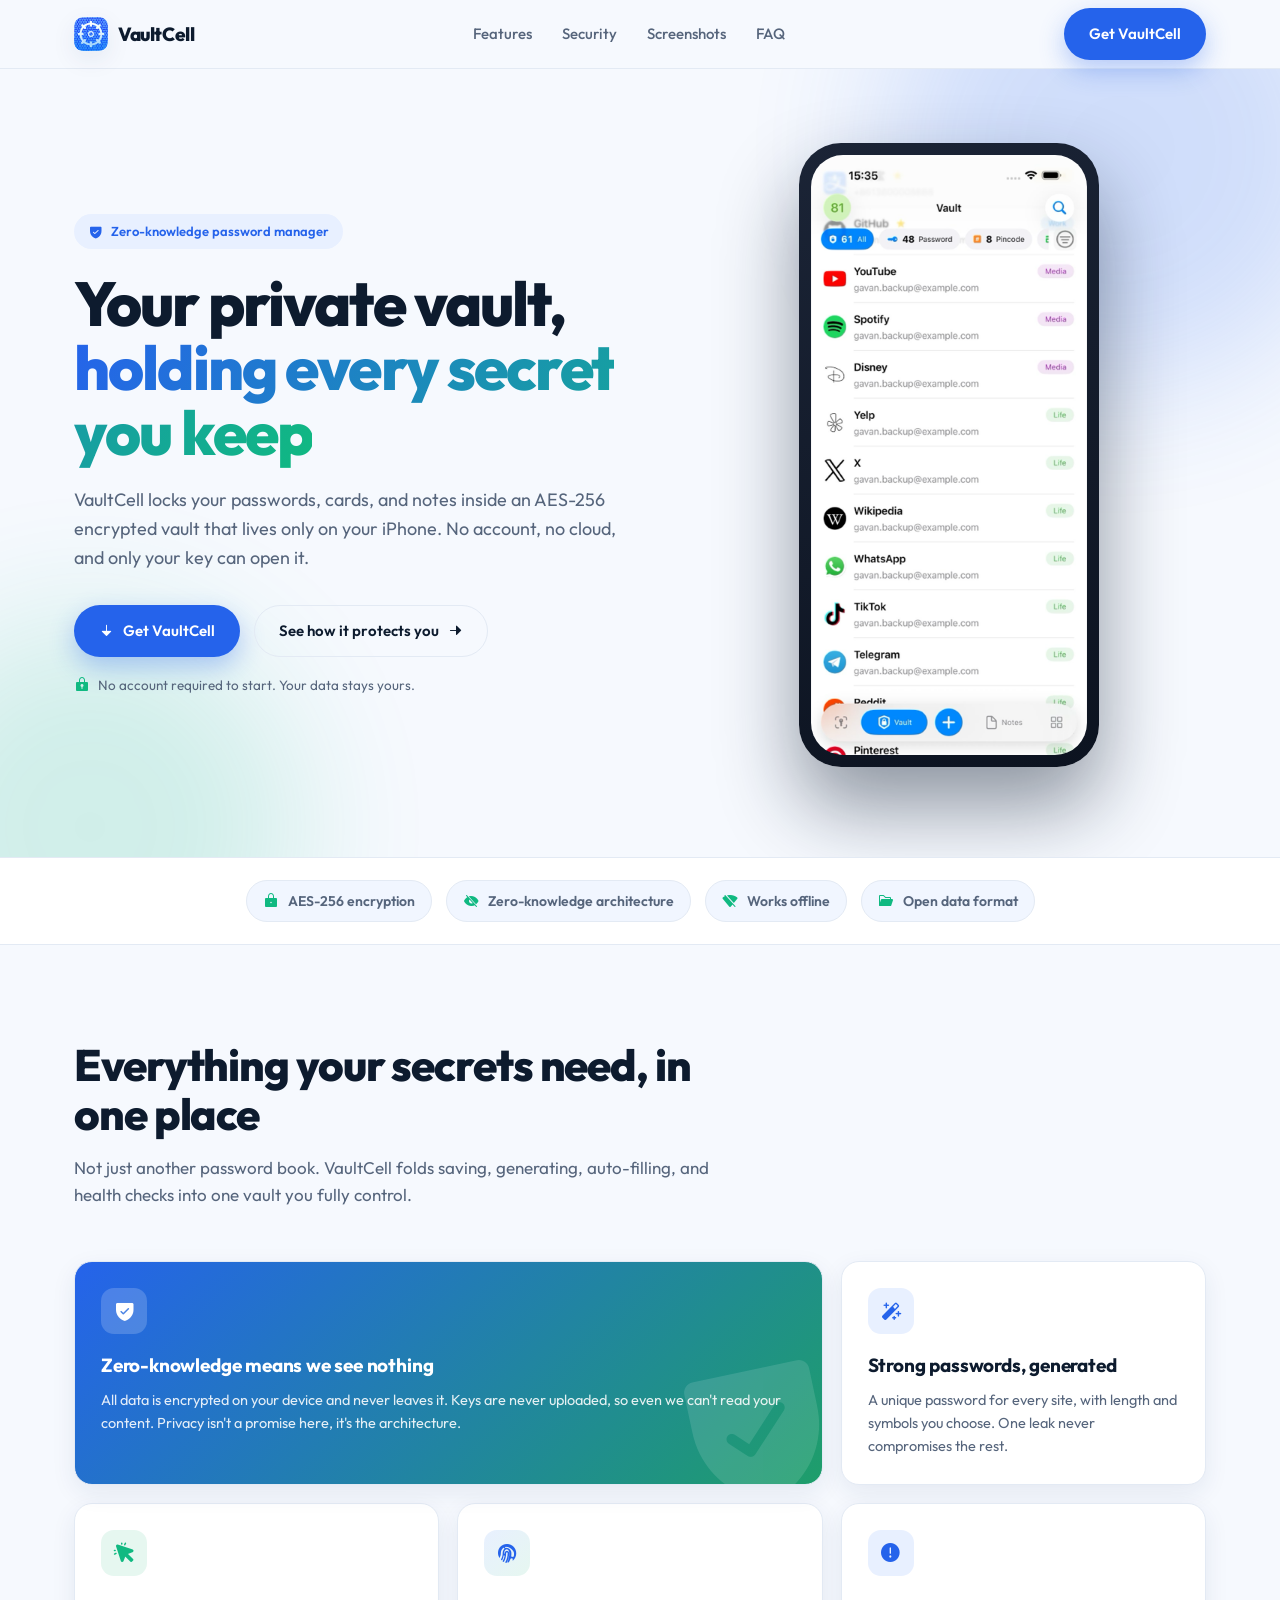
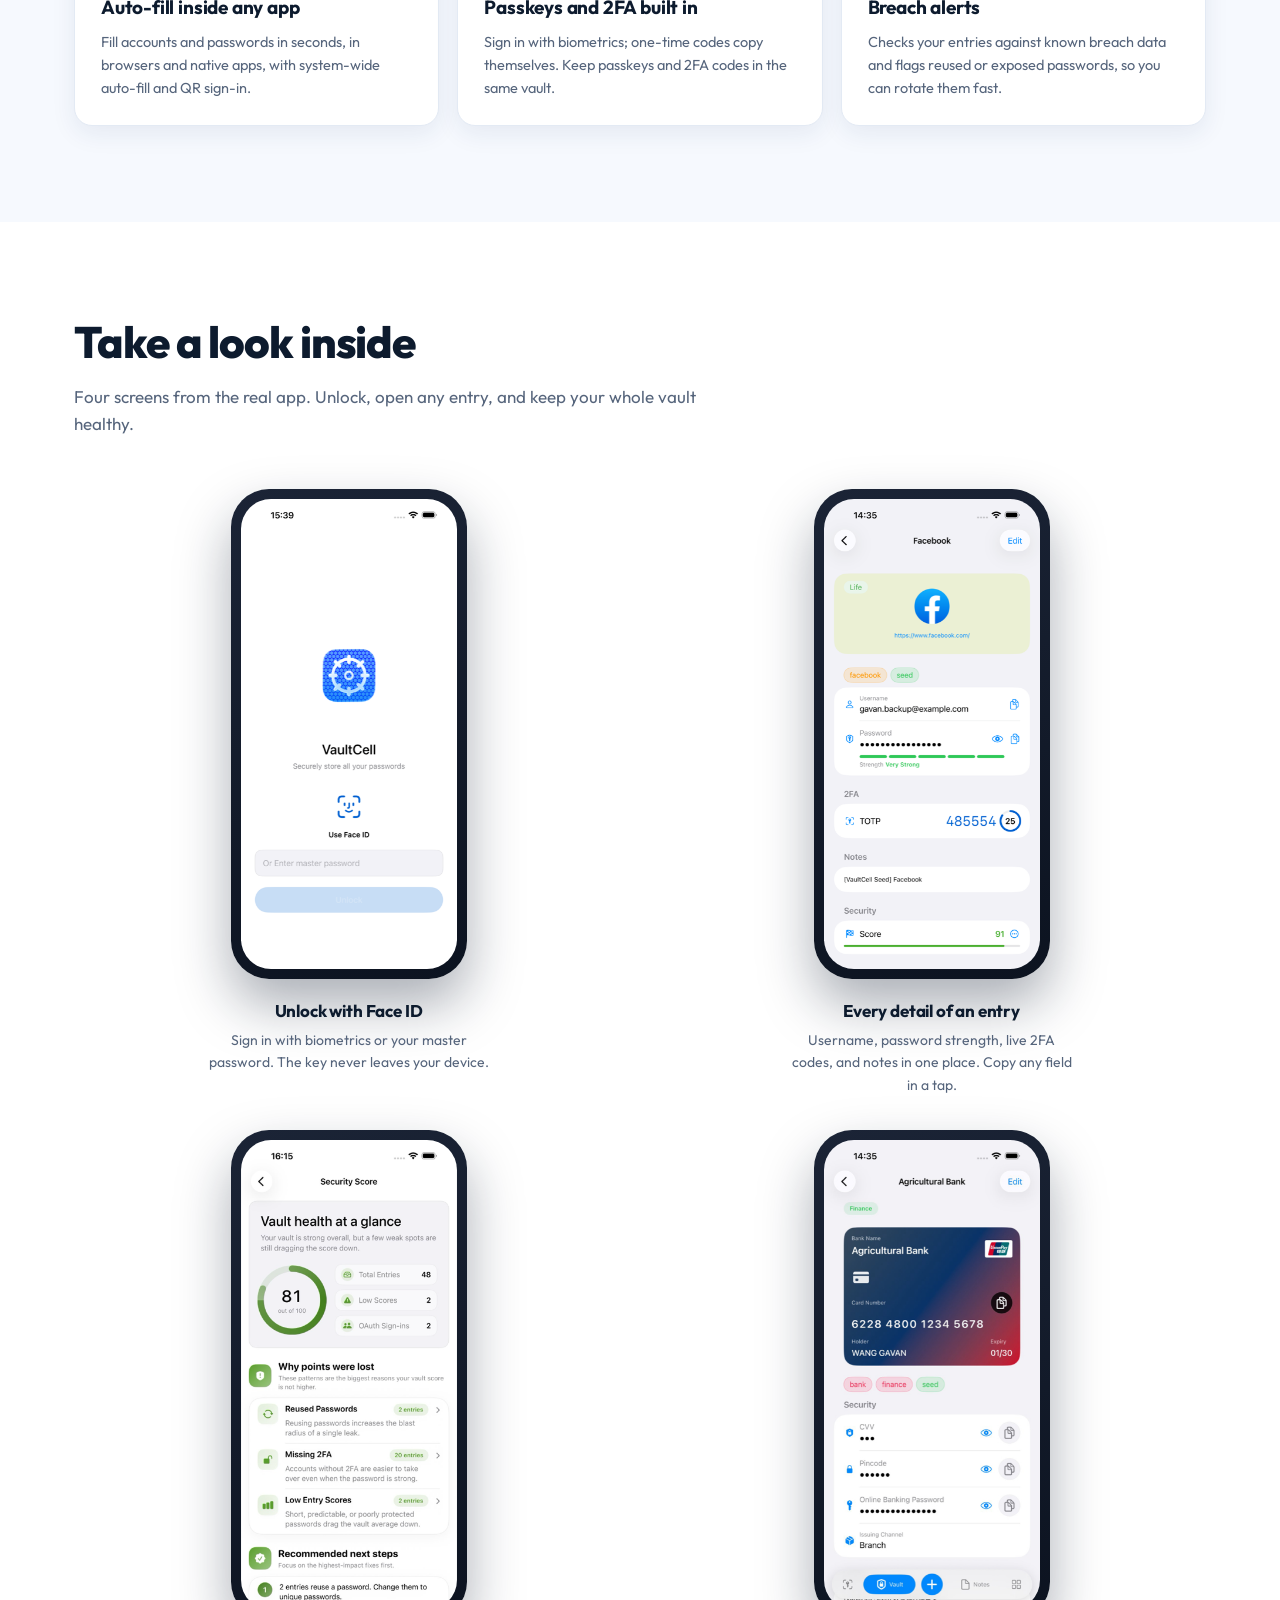
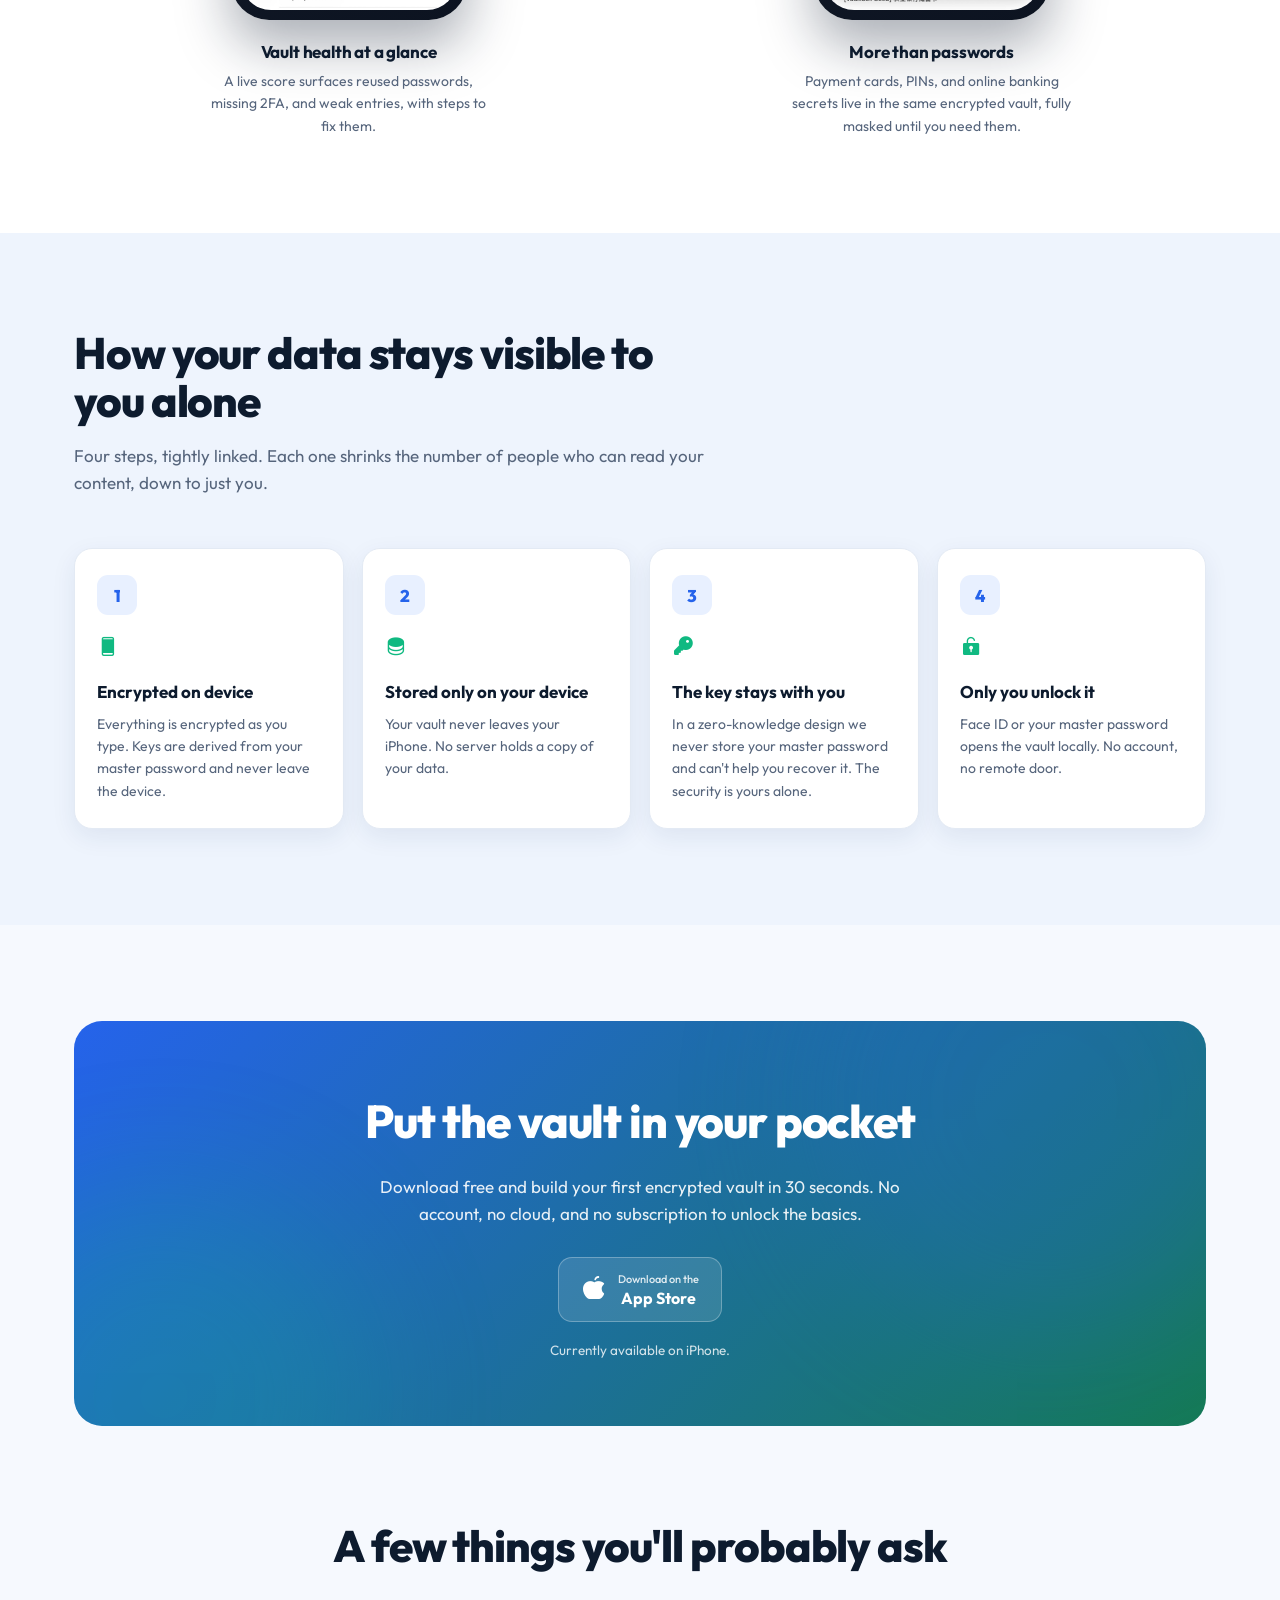
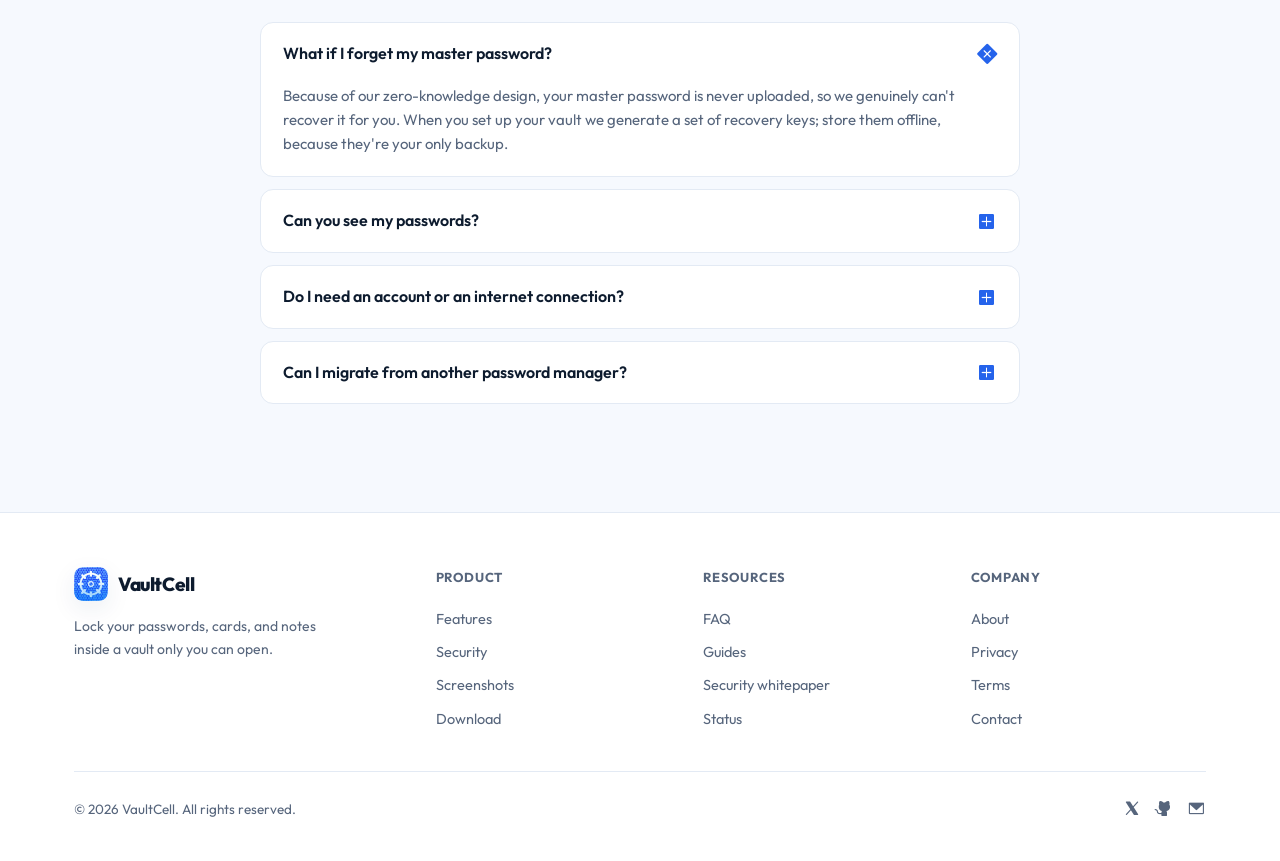
==== index.html @ 5138ec4f "Rebuild VaultCell landing page with real app screenshots and local icons" ====
<!DOCTYPE html>
<html lang="en">
<head>
<meta charset="UTF-8" />
<meta name="viewport" content="width=device-width, initial-scale=1.0" />
<title>VaultCell · The encrypted vault for everything you keep</title>
<meta name="description" content="VaultCell keeps your passwords, cards, and notes in an AES-256 encrypted vault that lives only on your iPhone. Offline, zero-knowledge, and only you hold the key." />
<link rel="preconnect" href="https://fonts.googleapis.com" />
<link rel="preconnect" href="https://fonts.gstatic.com" crossorigin />
<link href="https://fonts.googleapis.com/css2?family=Outfit:wght@400;500;600;700;800&display=swap" rel="stylesheet" />
<link rel="stylesheet" href="assets/icons.css" />
<link rel="icon" type="image/png" href="assets/logo.png" />
<script>document.documentElement.classList.add('js');</script>
<style>
  :root{
    --bg:#f6f9fe; --bg-2:#eef4fd; --surface:#ffffff; --surface-2:#f1f6ff;
    --border:#e3eaf4; --text:#0d1b2e; --text-muted:#56657c;
    --brand:#2563eb; --brand-strong:#1d4ed8; --brand-soft:#e8f0ff;
    --sec:#10b981; --sec-soft:#e6f7f0;
    --r:18px; --r-sm:13px; --r-pill:999px;
    --shadow:0 18px 50px rgba(20,50,100,.12);
    --shadow-sm:0 8px 24px rgba(20,50,100,.08);
    --maxw:1180px;
  }
  @media (prefers-color-scheme: dark){
    :root{
      --bg:#0a1220; --bg-2:#0d1828; --surface:#111d30; --surface-2:#15233a;
      --border:#213349; --text:#eaf1fb; --text-muted:#9fb0c7;
      --brand:#4d8bff; --brand-strong:#6ea2ff; --brand-soft:#16243d;
      --sec:#34d399; --sec-soft:#0f2c24;
      --shadow:0 22px 60px rgba(0,0,0,.5);
      --shadow-sm:0 8px 24px rgba(0,0,0,.4);
    }
  }
  *{box-sizing:border-box;margin:0;padding:0}
  html{scroll-behavior:smooth}
  body{
    font-family:'Outfit',-apple-system,BlinkMacSystemFont,'Segoe UI',sans-serif;
    background:var(--bg); color:var(--text); line-height:1.6;
    -webkit-font-smoothing:antialiased; overflow-x:hidden;
  }
  a{color:inherit;text-decoration:none}
  .wrap{max-width:var(--maxw);margin:0 auto;padding:0 24px}
  .btn{
    display:inline-flex;align-items:center;gap:9px;font-weight:600;font-size:15px;
    padding:13px 24px;border-radius:var(--r-pill);border:1px solid transparent;
    cursor:pointer;transition:transform .18s ease, box-shadow .25s ease, background .2s ease;
  }
  .btn-primary{background:var(--brand);color:#fff;box-shadow:0 10px 26px rgba(37,99,235,.32)}
  .btn-primary:hover{background:var(--brand-strong);box-shadow:0 14px 32px rgba(37,99,235,.42)}
  .btn-primary:active{transform:translateY(1px) scale(.99)}
  .btn-ghost{background:transparent;color:var(--text);border-color:var(--border)}
  .btn-ghost:hover{border-color:var(--brand);color:var(--brand)}
  .btn-ghost:active{transform:translateY(1px) scale(.99)}

  /* ---------- NAV ---------- */
  header.nav{position:sticky;top:0;z-index:50;backdrop-filter:saturate(180%) blur(14px);
    background:color-mix(in srgb, var(--bg) 78%, transparent);
    border-bottom:1px solid var(--border)}
  .nav-inner{display:flex;align-items:center;justify-content:space-between;height:68px}
  .brand{display:flex;align-items:center;gap:10px;font-weight:800;font-size:19px;letter-spacing:-.02em}
  .logo-mark{width:34px;height:34px;border-radius:23%;object-fit:cover;display:block;box-shadow:var(--shadow-sm)}
  .nav-links{display:flex;gap:30px;font-size:15px;font-weight:500;color:var(--text-muted)}
  .nav-links a{transition:color .2s}
  .nav-links a:hover{color:var(--brand)}
  .nav-cta{display:flex;align-items:center;gap:14px}

  /* ---------- HERO ---------- */
  .hero{position:relative;padding:74px 0 90px;overflow:hidden}
  .hero-bg{position:absolute;inset:0;z-index:0;pointer-events:none}
  .blob{position:absolute;border-radius:50%;filter:blur(70px);opacity:.5}
  .blob.b1{width:480px;height:480px;background:var(--brand);top:-160px;right:-80px;opacity:.18}
  .blob.b2{width:420px;height:420px;background:var(--sec);bottom:-180px;left:-120px;opacity:.16}
  .hero-grid{position:relative;z-index:1;display:grid;grid-template-columns:1.05fr .95fr;gap:48px;align-items:center}
  .eyebrow{display:inline-flex;align-items:center;gap:8px;font-size:13px;font-weight:600;
    color:var(--brand);background:var(--brand-soft);padding:7px 14px;border-radius:var(--r-pill);margin-bottom:22px}
  .eyebrow i{font-size:15px}
  h1{font-size:clamp(38px,5vw,62px);line-height:1.04;font-weight:800;letter-spacing:-.03em;margin-bottom:22px}
  h1 .grad{background:linear-gradient(120deg,var(--brand),var(--sec));-webkit-background-clip:text;background-clip:text;color:transparent}
  .hero p.lead{font-size:18px;color:var(--text-muted);max-width:48ch;margin-bottom:32px}
  .hero-cta{display:flex;gap:14px;flex-wrap:wrap;align-items:center}
  .hero-note{margin-top:18px;font-size:13.5px;color:var(--text-muted);display:flex;align-items:center;gap:8px}
  .hero-note i{color:var(--sec);font-size:16px}

  /* ---------- PHONE FRAME (real App screenshots) ---------- */
  .phone-stage{display:flex;justify-content:center;perspective:1400px}
  .phone{width:300px;border-radius:42px;padding:12px;background:linear-gradient(160deg,#1b2436,#0c1320);
    box-shadow:0 40px 80px rgba(13,27,46,.45);animation:float 6s ease-in-out infinite}
  @media (prefers-reduced-motion: no-preference){@keyframes float{0%,100%{transform:translateY(0)}50%{transform:translateY(-14px)}}}
  .phone-shot{width:100%;display:block;border-radius:32px}

  /* ---------- SHOWCASE GALLERY ---------- */
  .showcase{background:var(--surface)}
  .shot-grid{display:grid;grid-template-columns:repeat(2,1fr);gap:34px;justify-items:center}
  .shot-card{display:flex;flex-direction:column;align-items:center;gap:18px;max-width:280px}
  .shot{width:236px;background:linear-gradient(160deg,#1b2436,#0c1320);border-radius:38px;padding:10px;
    box-shadow:0 26px 54px rgba(13,27,46,.35)}
  .shot img{width:100%;display:block;border-radius:30px}
  .shot-cap{text-align:center}
  .shot-cap h3{font-size:17px;font-weight:700;margin-bottom:5px;letter-spacing:-.01em}
  .shot-cap p{font-size:14px;color:var(--text-muted)}
  @media (max-width:860px){.shot-grid{grid-template-columns:1fr;gap:46px}}

  /* ---------- TRUST STRIP ---------- */
  .strip{border-top:1px solid var(--border);border-bottom:1px solid var(--border);background:var(--surface)}
  .strip-inner{display:flex;flex-wrap:wrap;gap:14px;justify-content:center;padding:22px 0}
  .chip{display:inline-flex;align-items:center;gap:9px;font-size:14px;font-weight:600;color:var(--text-muted);
    background:var(--surface-2);border:1px solid var(--border);padding:9px 16px;border-radius:var(--r-pill)}
  .chip i{color:var(--sec);font-size:16px}

  /* ---------- SECTION SHELL ---------- */
  section.block{padding:96px 0}
  .sec-head{max-width:640px;margin-bottom:52px}
  .sec-head h2{font-size:clamp(30px,3.6vw,44px);line-height:1.1;font-weight:800;letter-spacing:-.025em;margin-bottom:16px}
  .sec-head p{font-size:17px;color:var(--text-muted)}

  /* ---------- BENTO ---------- */
  .bento{display:grid;grid-template-columns:repeat(6,1fr);gap:18px}
  .bcell{border:1px solid var(--border);background:var(--surface);border-radius:var(--r);padding:26px;
    box-shadow:var(--shadow-sm);transition:transform .25s ease, box-shadow .25s ease}
  .bcell:hover{transform:translateY(-4px);box-shadow:var(--shadow)}
  .bcell .bic{width:46px;height:46px;border-radius:13px;display:grid;place-items:center;margin-bottom:16px;font-size:23px}
  .bcell h3{font-size:19px;font-weight:700;margin-bottom:8px;letter-spacing:-.01em}
  .bcell p{font-size:14.5px;color:var(--text-muted)}
  .c-brand{background:var(--brand-soft);color:var(--brand)}
  .c-sec{background:var(--sec-soft);color:var(--sec)}
  .c-mix{background:linear-gradient(135deg,var(--brand-soft),var(--sec-soft));color:var(--brand)}
  .span2{grid-column:span 2}
  .feature-hero{background:linear-gradient(135deg,var(--brand),#1e9e6a);color:#fff;grid-column:span 4;position:relative;overflow:hidden}
  .feature-hero .bic{background:rgba(255,255,255,.18);color:#fff}
  .feature-hero h3{color:#fff}
  .feature-hero p{color:rgba(255,255,255,.88)}
  .feature-hero .ghost-ic{position:absolute;right:-20px;bottom:-30px;font-size:170px;opacity:.12;transform:rotate(-12deg)}

  /* ---------- SECURITY FLOW ---------- */
  .sec-flow{background:var(--bg-2)}
  .flow{display:grid;grid-template-columns:repeat(4,1fr);gap:18px;position:relative}
  .flow-step{background:var(--surface);border:1px solid var(--border);border-radius:var(--r);padding:26px 22px;box-shadow:var(--shadow-sm)}
  .flow-step .num{width:40px;height:40px;border-radius:11px;background:var(--brand-soft);color:var(--brand);
    display:grid;place-items:center;font-weight:800;margin-bottom:16px;font-size:17px}
  .flow-step .fic{font-size:22px;color:var(--sec);margin-bottom:12px}
  .flow-step h3{font-size:17px;font-weight:700;margin-bottom:7px}
  .flow-step p{font-size:14px;color:var(--text-muted)}

  /* ---------- DOWNLOAD CTA ---------- */
  .cta-wrap{background:linear-gradient(135deg,var(--brand),#157a55);border-radius:28px;padding:64px 48px;text-align:center;color:#fff;position:relative;overflow:hidden}
  .cta-wrap .blob{opacity:.22}
  .cta-wrap h2{font-size:clamp(30px,4vw,46px);font-weight:800;letter-spacing:-.025em;margin-bottom:14px;position:relative}
  .cta-wrap p{font-size:17px;color:rgba(255,255,255,.9);max-width:50ch;margin:0 auto 30px;position:relative}
  .stores{display:flex;gap:14px;justify-content:center;flex-wrap:wrap;position:relative}
  .store{display:inline-flex;align-items:center;gap:11px;background:rgba(255,255,255,.12);border:1px solid rgba(255,255,255,.28);
    color:#fff;padding:13px 22px;border-radius:14px;transition:background .2s, transform .18s}
  .store:hover{background:rgba(255,255,255,.22)}
  .store:active{transform:translateY(1px) scale(.99)}
  .store i{font-size:26px}
  .store .st{min-width:0}
  .store .st small{display:block;font-size:11px;opacity:.85;font-weight:500}
  .store .st b{display:block;font-size:16px;font-weight:700;line-height:1.2}
  .cta-sub{margin-top:18px;font-size:13.5px;color:rgba(255,255,255,.8);position:relative}

  /* ---------- FAQ ---------- */
  .faq{max-width:760px;margin:0 auto}
  .faq details{border:1px solid var(--border);border-radius:var(--r-sm);background:var(--surface);margin-bottom:12px;overflow:hidden}
  .faq summary{list-style:none;cursor:pointer;padding:18px 22px;font-weight:600;font-size:16px;display:flex;justify-content:space-between;align-items:center;gap:16px}
  .faq summary::-webkit-details-marker{display:none}
  .faq summary i{color:var(--brand);transition:transform .25s;font-size:20px;flex-shrink:0}
  .faq details[open] summary i{transform:rotate(45deg)}
  .faq .ans{padding:0 22px 20px;color:var(--text-muted);font-size:15px}

  /* ---------- FOOTER ---------- */
  footer{border-top:1px solid var(--border);background:var(--surface);padding:54px 0 36px}
  .foot-grid{display:grid;grid-template-columns:1.4fr 1fr 1fr 1fr;gap:32px;margin-bottom:36px}
  .foot-brand p{font-size:14px;color:var(--text-muted);max-width:30ch;margin-top:14px}
  .foot-col h4{font-size:13px;font-weight:700;text-transform:uppercase;letter-spacing:.06em;color:var(--text-muted);margin-bottom:14px}
  .foot-col a{display:block;font-size:14.5px;color:var(--text-muted);padding:5px 0;transition:color .2s}
  .foot-col a:hover{color:var(--brand)}
  .foot-bottom{display:flex;justify-content:space-between;align-items:center;padding-top:24px;border-top:1px solid var(--border);
    font-size:13.5px;color:var(--text-muted);flex-wrap:wrap;gap:12px}
  .foot-bottom .soc{display:flex;gap:14px}
  .foot-bottom .soc a{font-size:18px;color:var(--text-muted)}
  .foot-bottom .soc a:hover{color:var(--brand)}

  /* ---------- REVEAL ---------- */
  .js .reveal{opacity:0;transform:translateY(26px);transition:opacity .7s cubic-bezier(.16,1,.3,1), transform .7s cubic-bezier(.16,1,.3,1)}
  .js .reveal.in{opacity:1;transform:none}
  @media (prefers-reduced-motion: reduce){
    .js .reveal{opacity:1;transform:none;transition:none}
    .phone{animation:none}
  }

  /* ---------- RESPONSIVE ---------- */
  @media (max-width:920px){
    .hero-grid{grid-template-columns:1fr;gap:54px}
    .phone-stage{order:2}
    .bento{grid-template-columns:repeat(2,1fr)}
    .span2,.feature-hero{grid-column:span 2}
    .flow{grid-template-columns:repeat(2,1fr)}
    .foot-grid{grid-template-columns:1fr 1fr}
    .nav-links{display:none}
  }
  @media (max-width:560px){
    .bento{grid-template-columns:1fr}
    .span2,.feature-hero{grid-column:span 1}
    .flow{grid-template-columns:1fr}
    .foot-grid{grid-template-columns:1fr 1fr}
    section.block{padding:64px 0}
    .cta-wrap{padding:44px 22px}
  }
</style>
</head>
<body>

<!-- NAV -->
<header class="nav">
  <div class="wrap nav-inner">
    <a class="brand" href="#top">
      <img class="logo-mark" src="assets/logo.png" alt="VaultCell icon" width="34" height="34" />
      VaultCell
    </a>
    <nav class="nav-links">
      <a href="#features">Features</a>
      <a href="#security">Security</a>
      <a href="#showcase">Screenshots</a>
      <a href="#faq">FAQ</a>
    </nav>
    <div class="nav-cta">
      <a class="btn btn-primary" href="#download">Get VaultCell</a>
    </div>
  </div>
</header>

<!-- HERO -->
<section class="hero" id="top">
  <div class="hero-bg"><span class="blob b1"></span><span class="blob b2"></span></div>
  <div class="wrap hero-grid">
    <div class="hero-copy reveal">
      <span class="eyebrow"><i class="ph-fill ph-shield-check"></i> Zero-knowledge password manager</span>
      <h1>Your private vault,<br><span class="grad">holding every secret you keep</span></h1>
      <p class="lead">VaultCell locks your passwords, cards, and notes inside an AES-256 encrypted vault that lives only on your iPhone. No account, no cloud, and only your key can open it.</p>
      <div class="hero-cta">
        <a class="btn btn-primary" href="#download"><i class="ph-fill ph-arrow-down"></i> Get VaultCell</a>
        <a class="btn btn-ghost" href="#security">See how it protects you <i class="ph-fill ph-arrow-right"></i></a>
      </div>
      <div class="hero-note"><i class="ph-fill ph-lock-key"></i> No account required to start. Your data stays yours.</div>
    </div>

    <!-- real App screenshot inside a phone frame -->
    <div class="phone-stage reveal">
      <div class="phone">
        <img class="phone-shot" src="assets/shot-vault.png" alt="VaultCell vault list showing saved logins" />
      </div>
    </div>
  </div>
</section>

<!-- TRUST STRIP -->
<div class="strip">
  <div class="wrap strip-inner reveal">
    <span class="chip"><i class="ph-fill ph-lock"></i> AES-256 encryption</span>
    <span class="chip"><i class="ph-fill ph-eye-slash"></i> Zero-knowledge architecture</span>
    <span class="chip"><i class="ph-fill ph-wifi-slash"></i> Works offline</span>
    <span class="chip"><i class="ph-fill ph-folder-open"></i> Open data format</span>
  </div>
</div>

<!-- FEATURES BENTO -->
<section class="block" id="features">
  <div class="wrap">
    <div class="sec-head reveal">
      <h2>Everything your secrets need, in one place</h2>
      <p>Not just another password book. VaultCell folds saving, generating, auto-filling, and health checks into one vault you fully control.</p>
    </div>
    <div class="bento">
      <div class="bcell feature-hero reveal">
        <span class="bic"><i class="ph-fill ph-shield-check"></i></span>
        <h3>Zero-knowledge means we see nothing</h3>
        <p>All data is encrypted on your device and never leaves it. Keys are never uploaded, so even we can't read your content. Privacy isn't a promise here, it's the architecture.</p>
        <i class="ph-fill ph-shield-check ghost-ic"></i>
      </div>
      <div class="bcell span2 reveal">
        <span class="bic c-brand"><i class="ph-fill ph-magic-wand"></i></span>
        <h3>Strong passwords, generated</h3>
        <p>A unique password for every site, with length and symbols you choose. One leak never compromises the rest.</p>
      </div>

      <div class="bcell span2 reveal">
        <span class="bic c-sec"><i class="ph-fill ph-cursor-click"></i></span>
        <h3>Auto-fill inside any app</h3>
        <p>Fill accounts and passwords in seconds, in browsers and native apps, with system-wide auto-fill and QR sign-in.</p>
      </div>
      <div class="bcell span2 reveal">
        <span class="bic c-mix"><i class="ph-fill ph-fingerprint"></i></span>
        <h3>Passkeys and 2FA built in</h3>
        <p>Sign in with biometrics; one-time codes copy themselves. Keep passkeys and 2FA codes in the same vault.</p>
      </div>
      <div class="bcell span2 reveal">
        <span class="bic c-brand"><i class="ph-fill ph-warning-circle"></i></span>
        <h3>Breach alerts</h3>
        <p>Checks your entries against known breach data and flags reused or exposed passwords, so you can rotate them fast.</p>
      </div>
    </div>
  </div>
</section>

<!-- SHOWCASE -->
<section class="block showcase" id="showcase">
  <div class="wrap">
    <div class="sec-head reveal">
      <h2>Take a look inside</h2>
      <p>Four screens from the real app. Unlock, open any entry, and keep your whole vault healthy.</p>
    </div>
    <div class="shot-grid">
      <div class="shot-card reveal">
        <div class="shot"><img src="assets/shot-unlock.png" alt="VaultCell unlock screen with Face ID" /></div>
        <div class="shot-cap">
          <h3>Unlock with Face ID</h3>
          <p>Sign in with biometrics or your master password. The key never leaves your device.</p>
        </div>
      </div>
      <div class="shot-card reveal">
        <div class="shot"><img src="assets/shot-detail-login.png" alt="VaultCell login entry detail with password strength and 2FA code" /></div>
        <div class="shot-cap">
          <h3>Every detail of an entry</h3>
          <p>Username, password strength, live 2FA codes, and notes in one place. Copy any field in a tap.</p>
        </div>
      </div>
      <div class="shot-card reveal">
        <div class="shot"><img src="assets/shot-security.png" alt="VaultCell security score dashboard" /></div>
        <div class="shot-cap">
          <h3>Vault health at a glance</h3>
          <p>A live score surfaces reused passwords, missing 2FA, and weak entries, with steps to fix them.</p>
        </div>
      </div>
      <div class="shot-card reveal">
        <div class="shot"><img src="assets/shot-detail-card.png" alt="VaultCell bank card entry with card number, CVV, and online banking passwords" /></div>
        <div class="shot-cap">
          <h3>More than passwords</h3>
          <p>Payment cards, PINs, and online banking secrets live in the same encrypted vault, fully masked until you need them.</p>
        </div>
      </div>
    </div>
  </div>
</section>

<!-- SECURITY FLOW -->
<section class="block sec-flow" id="security">
  <div class="wrap">
    <div class="sec-head reveal">
      <h2>How your data stays visible to you alone</h2>
      <p>Four steps, tightly linked. Each one shrinks the number of people who can read your content, down to just you.</p>
    </div>
    <div class="flow">
      <div class="flow-step reveal">
        <span class="num">1</span>
        <div class="fic"><i class="ph-fill ph-device-mobile"></i></div>
        <h3>Encrypted on device</h3>
        <p>Everything is encrypted as you type. Keys are derived from your master password and never leave the device.</p>
      </div>
      <div class="flow-step reveal">
        <span class="num">2</span>
        <div class="fic"><i class="ph-fill ph-database"></i></div>
        <h3>Stored only on your device</h3>
        <p>Your vault never leaves your iPhone. No server holds a copy of your data.</p>
      </div>
      <div class="flow-step reveal">
        <span class="num">3</span>
        <div class="fic"><i class="ph-fill ph-key"></i></div>
        <h3>The key stays with you</h3>
        <p>In a zero-knowledge design we never store your master password and can't help you recover it. The security is yours alone.</p>
      </div>
      <div class="flow-step reveal">
        <span class="num">4</span>
        <div class="fic"><i class="ph-fill ph-lock-key-open"></i></div>
        <h3>Only you unlock it</h3>
        <p>Face ID or your master password opens the vault locally. No account, no remote door.</p>
      </div>
    </div>
  </div>
</section>

<!-- DOWNLOAD CTA -->
<section class="block" id="download">
  <div class="wrap">
    <div class="cta-wrap reveal">
      <span class="blob b1"></span><span class="blob b2"></span>
      <h2>Put the vault in your pocket</h2>
      <p>Download free and build your first encrypted vault in 30 seconds. No account, no cloud, and no subscription to unlock the basics.</p>
      <div class="stores">
        <a class="store" href="#"><i class="ph-fill ph-apple-logo"></i><span class="st"><small>Download on the</small><b>App Store</b></span></a>
      </div>
      <div class="cta-sub">Currently available on iPhone.</div>
    </div>
  </div>
</section>

<!-- FAQ -->
<section class="block" id="faq" style="padding-top:0">
  <div class="wrap">
    <div class="sec-head reveal" style="margin-left:auto;margin-right:auto;text-align:center">
      <h2>A few things you'll probably ask</h2>
    </div>
    <div class="faq">
      <details class="reveal" open>
        <summary>What if I forget my master password?<i class="ph-fill ph-plus"></i></summary>
        <div class="ans">Because of our zero-knowledge design, your master password is never uploaded, so we genuinely can't recover it for you. When you set up your vault we generate a set of recovery keys; store them offline, because they're your only backup.</div>
      </details>
      <details class="reveal">
        <summary>Can you see my passwords?<i class="ph-fill ph-plus"></i></summary>
        <div class="ans">No. Data is encrypted on your device before it is written to disk, and the decryption key lives only in your device and your master password. Nothing is uploaded, and no server ever holds a copy.</div>
      </details>
      <details class="reveal">
        <summary>Do I need an account or an internet connection?<i class="ph-fill ph-plus"></i></summary>
        <div class="ans">No. VaultCell works fully offline on your device. There is no sign-up, no cloud account, and no subscription needed to unlock the core features.</div>
      </details>
      <details class="reveal">
        <summary>Can I migrate from another password manager?<i class="ph-fill ph-plus"></i></summary>
        <div class="ans">Absolutely. VaultCell imports export files from major managers and also pulls entries in through an open CSV format, encrypting everything locally as it lands.</div>
      </details>
    </div>
  </div>
</section>

<!-- FOOTER -->
<footer>
  <div class="wrap">
    <div class="foot-grid">
      <div class="foot-brand">
        <a class="brand" href="#top">
          <img class="logo-mark" src="assets/logo.png" alt="VaultCell icon" width="34" height="34" />
          VaultCell
        </a>
        <p>Lock your passwords, cards, and notes inside a vault only you can open.</p>
      </div>
      <div class="foot-col">
        <h4>Product</h4>
        <a href="#features">Features</a>
        <a href="#security">Security</a>
        <a href="#showcase">Screenshots</a>
        <a href="#download">Download</a>
      </div>
      <div class="foot-col">
        <h4>Resources</h4>
        <a href="#faq">FAQ</a>
        <a href="#">Guides</a>
        <a href="#">Security whitepaper</a>
        <a href="#">Status</a>
      </div>
      <div class="foot-col">
        <h4>Company</h4>
        <a href="#">About</a>
        <a href="privacy.html">Privacy</a>
        <a href="terms.html">Terms</a>
        <a href="#">Contact</a>
      </div>
    </div>
    <div class="foot-bottom">
      <span>© 2026 VaultCell. All rights reserved.</span>
      <div class="soc">
        <a href="#" aria-label="X"><i class="ph-fill ph-x-logo"></i></a>
        <a href="#" aria-label="GitHub"><i class="ph-fill ph-github-logo"></i></a>
        <a href="#" aria-label="Email"><i class="ph-fill ph-envelope-simple"></i></a>
      </div>
    </div>
  </div>
</footer>

<script>
  (function(){
    var els = document.querySelectorAll('.reveal');
    if(!('IntersectionObserver' in window)){
      els.forEach(function(e){e.classList.add('in')});
      return;
    }
    var io = new IntersectionObserver(function(entries){
      entries.forEach(function(en){
        if(en.isIntersecting){ en.target.classList.add('in'); io.unobserve(en.target); }
      });
    },{threshold:0.14, rootMargin:'0px 0px -8% 0px'});
    els.forEach(function(e){io.observe(e)});
  })();
</script>
</body>
</html>
---- assets/icons.css ----
/* VaultCell local icon subset. Phosphor Icons (MIT), fill weight.
   Self-contained: font inlined as base64, no CDN, no external requests. */

@font-face {
  font-family: "Phosphor-Fill";
  src: url("[data-uri]") format("woff2");
  font-weight: normal;
  font-style: normal;
  font-display: swap;
}

.ph-fill {
  /* use !important to prevent issues with browser extensions that change fonts */
  font-family: "Phosphor-Fill" !important;
  speak: never;
  font-style: normal;
  font-weight: normal;
  font-variant: normal;
  text-transform: none;
  line-height: 1;

  /* Enable Ligatures ================ */
  letter-spacing: 0;
  -webkit-font-feature-settings: "liga";
  -moz-font-feature-settings: "liga=1";
  -moz-font-feature-settings: "liga";
  -ms-font-feature-settings: "liga" 1;
  font-feature-settings: "liga";
  -webkit-font-variant-ligatures: discretionary-ligatures;
  font-variant-ligatures: discretionary-ligatures;

  /* Better Font Rendering =========== */
  -webkit-font-smoothing: antialiased;
  -moz-osx-font-smoothing: grayscale;
}

.ph-fill.ph-apple-logo:before {
  content: "\e516";
}
.ph-fill.ph-arrow-down:before {
  content: "\e03e";
}
.ph-fill.ph-arrow-right:before {
  content: "\e06c";
}
.ph-fill.ph-cursor-click:before {
  content: "\e7c8";
}
.ph-fill.ph-database:before {
  content: "\e1de";
}
.ph-fill.ph-device-mobile:before {
  content: "\e1e0";
}
.ph-fill.ph-envelope-simple:before {
  content: "\e218";
}
.ph-fill.ph-eye-slash:before {
  content: "\e224";
}
.ph-fill.ph-fingerprint:before {
  content: "\e23e";
}
.ph-fill.ph-folder-open:before {
  content: "\e256";
}
.ph-fill.ph-github-logo:before {
  content: "\e576";
}
.ph-fill.ph-key:before {
  content: "\e2d6";
}
.ph-fill.ph-lock:before {
  content: "\e2fa";
}
.ph-fill.ph-lock-key:before {
  content: "\e2fe";
}
.ph-fill.ph-lock-key-open:before {
  content: "\e300";
}
.ph-fill.ph-magic-wand:before {
  content: "\e6b6";
}
.ph-fill.ph-plus:before {
  content: "\e3d4";
}
.ph-fill.ph-shield-check:before {
  content: "\e40c";
}
.ph-fill.ph-warning-circle:before {
  content: "\e4e2";
}
.ph-fill.ph-wifi-slash:before {
  content: "\e4f2";
}
.ph-fill.ph-x-logo:before {
  content: "\e4bc";
}
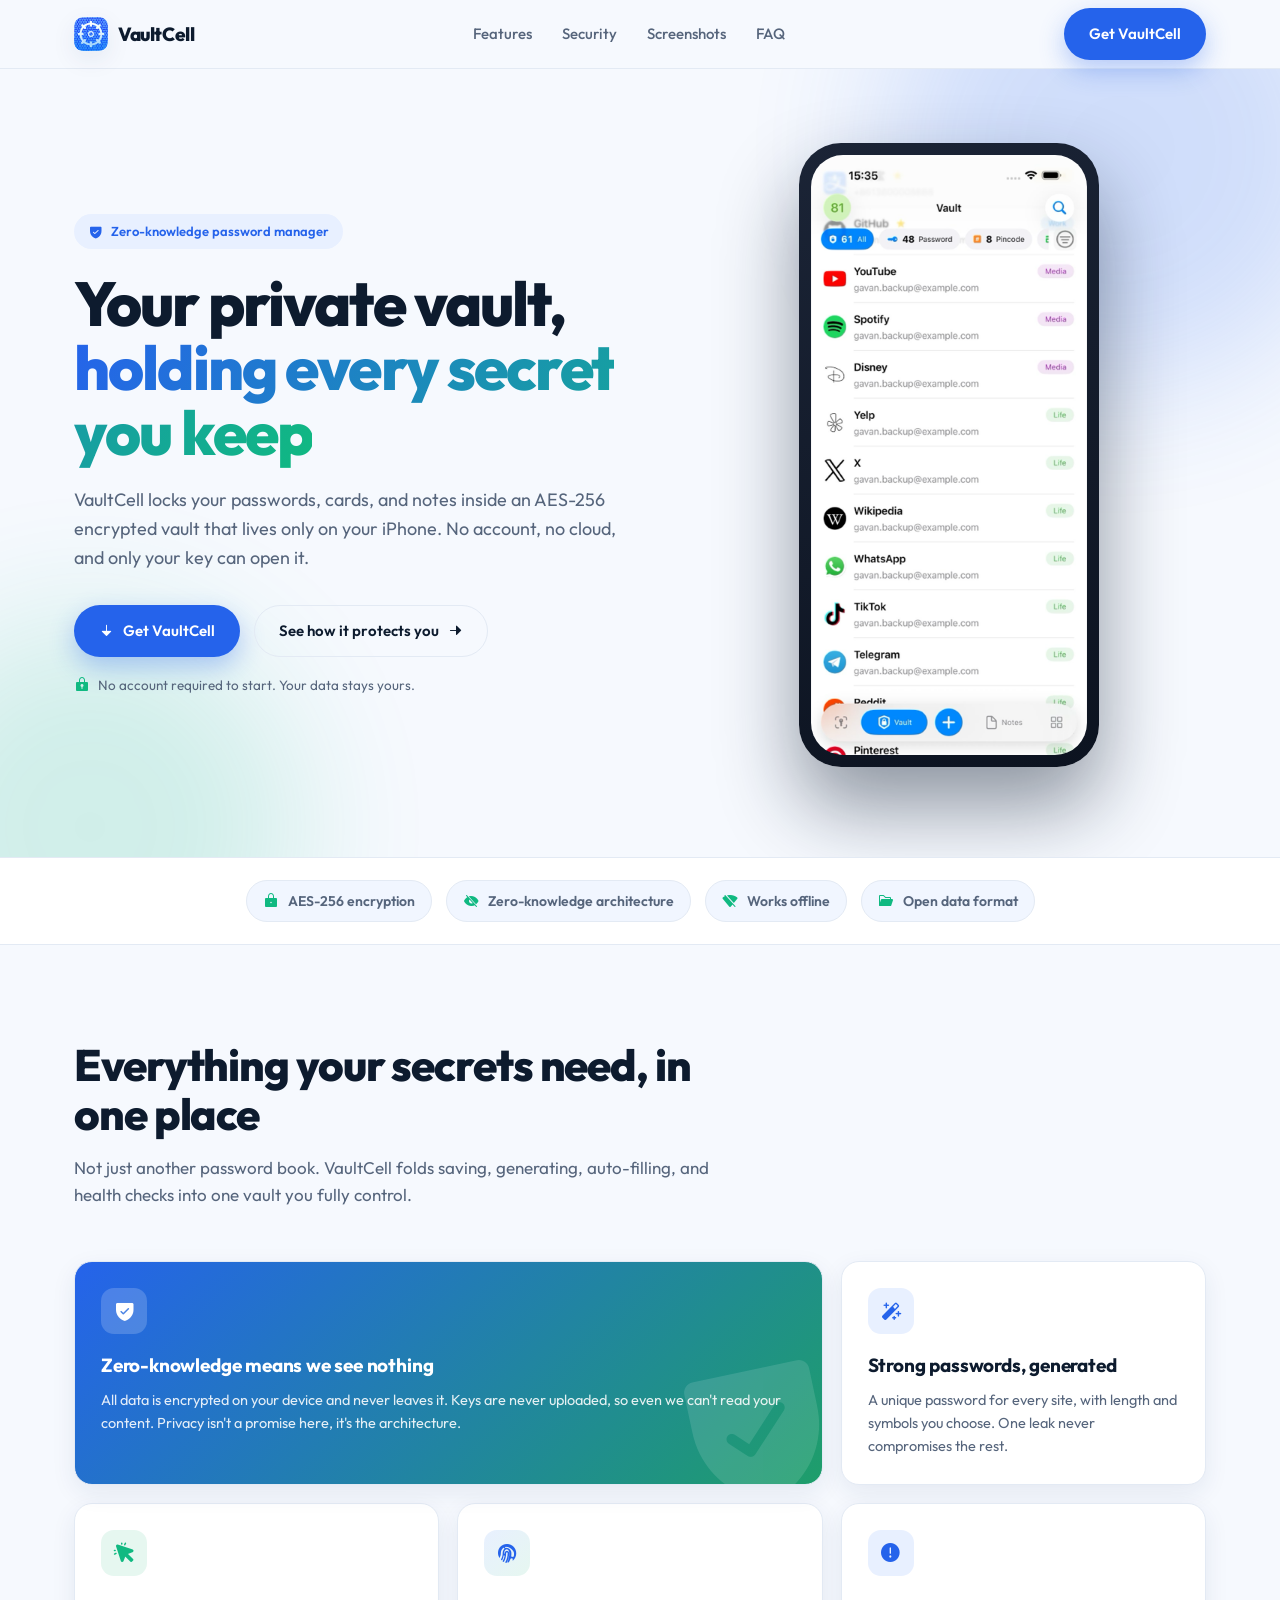
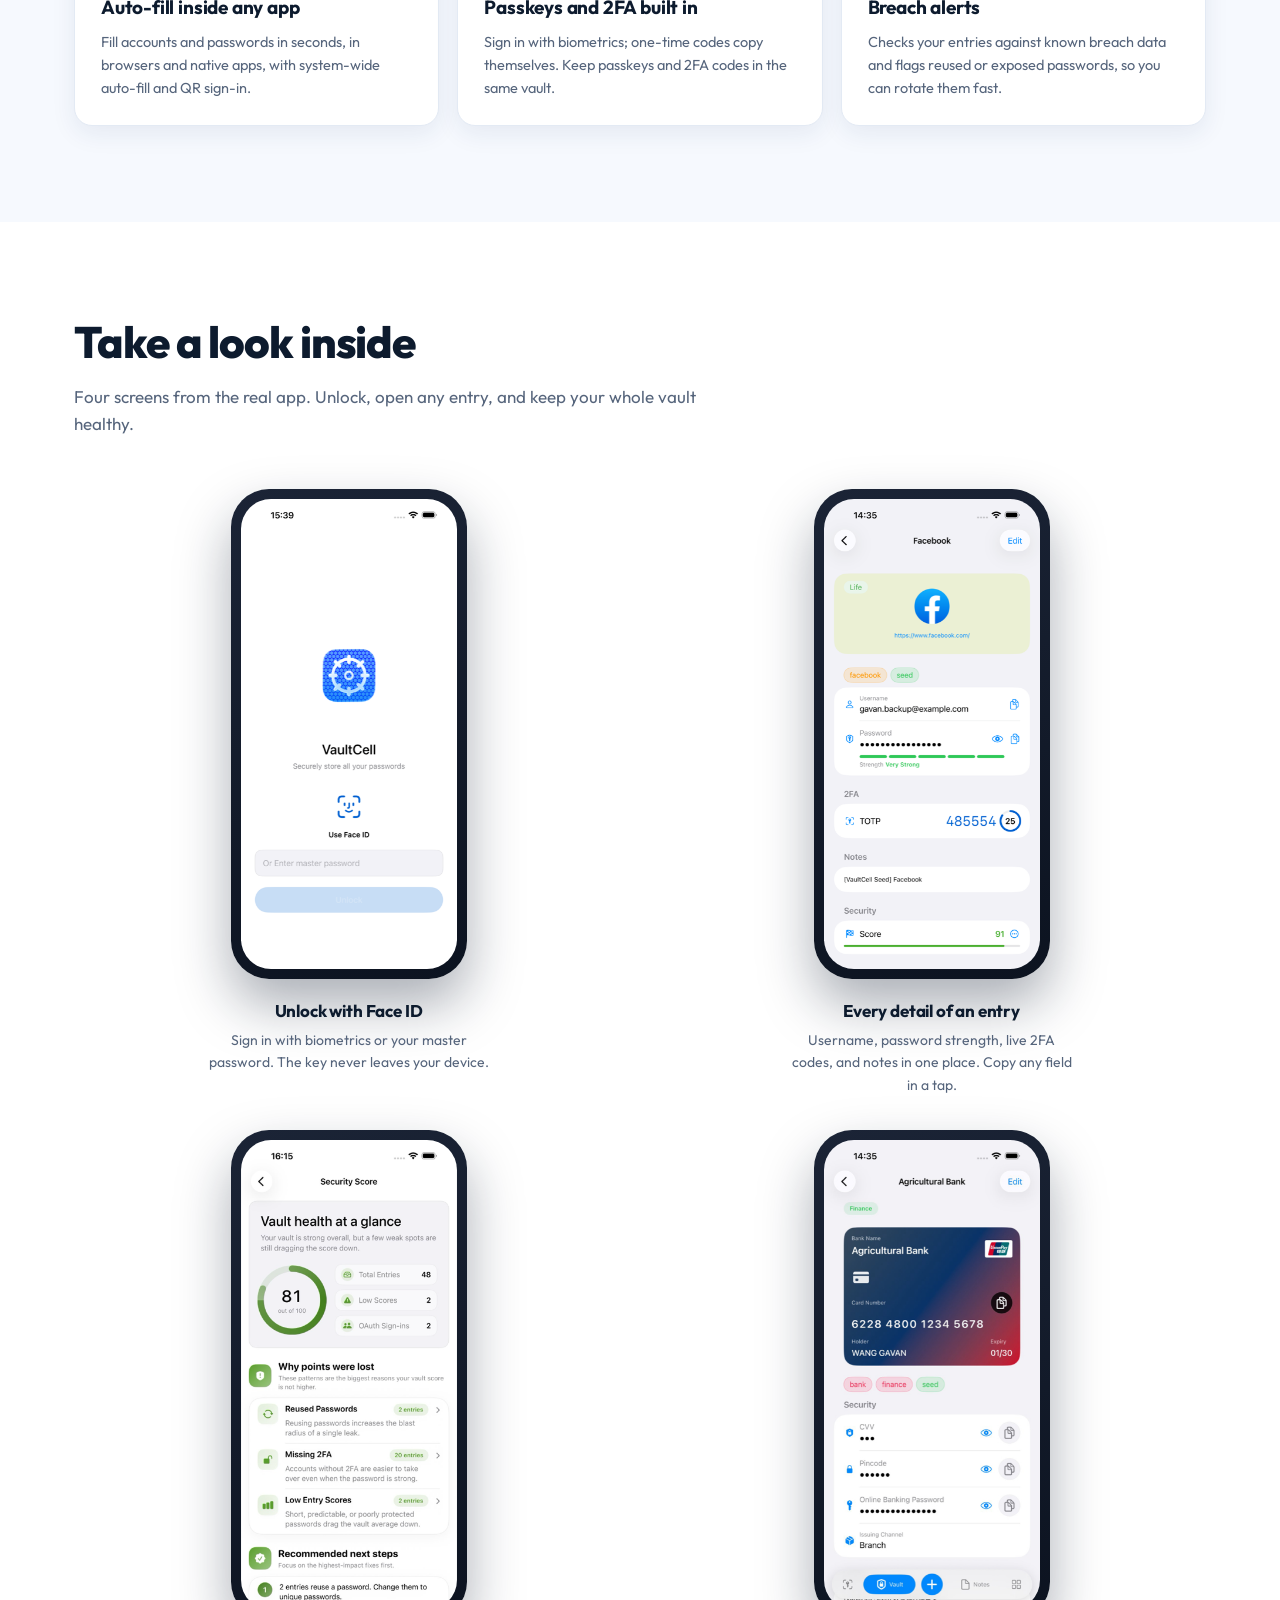
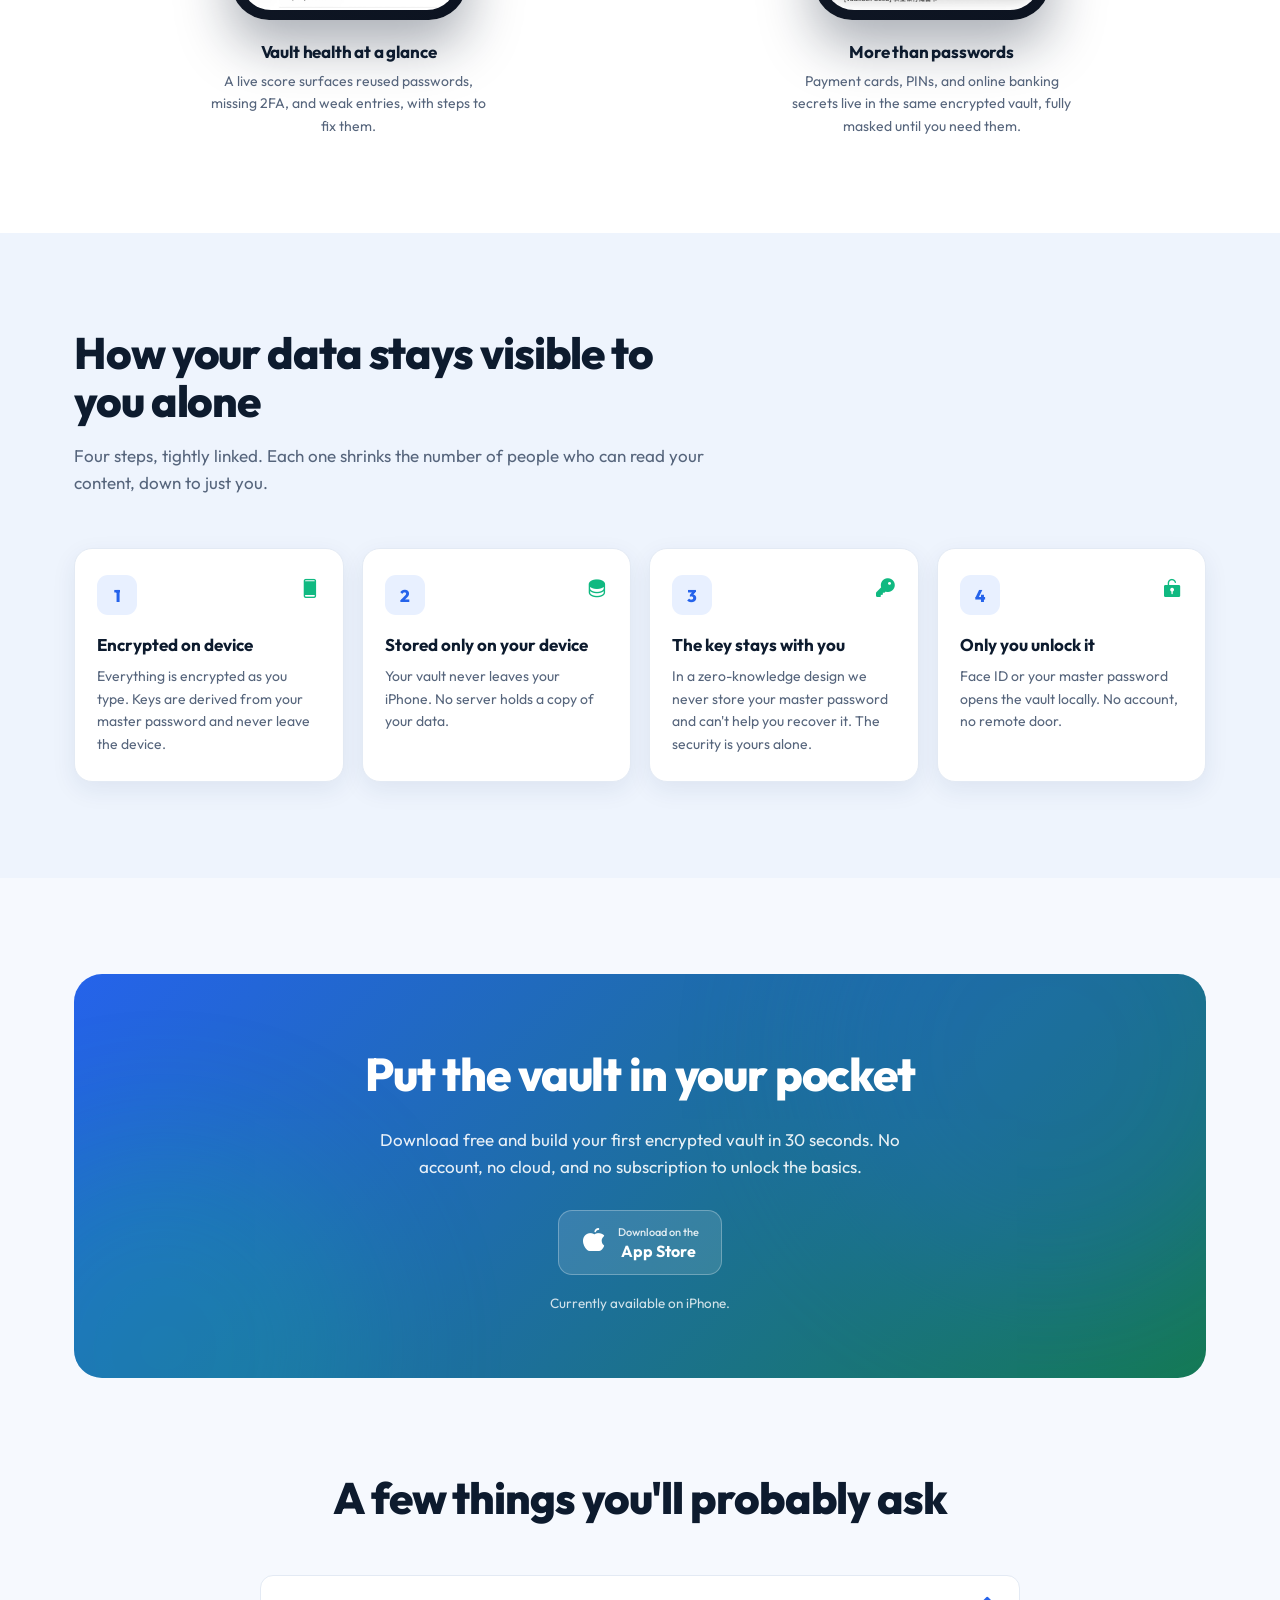
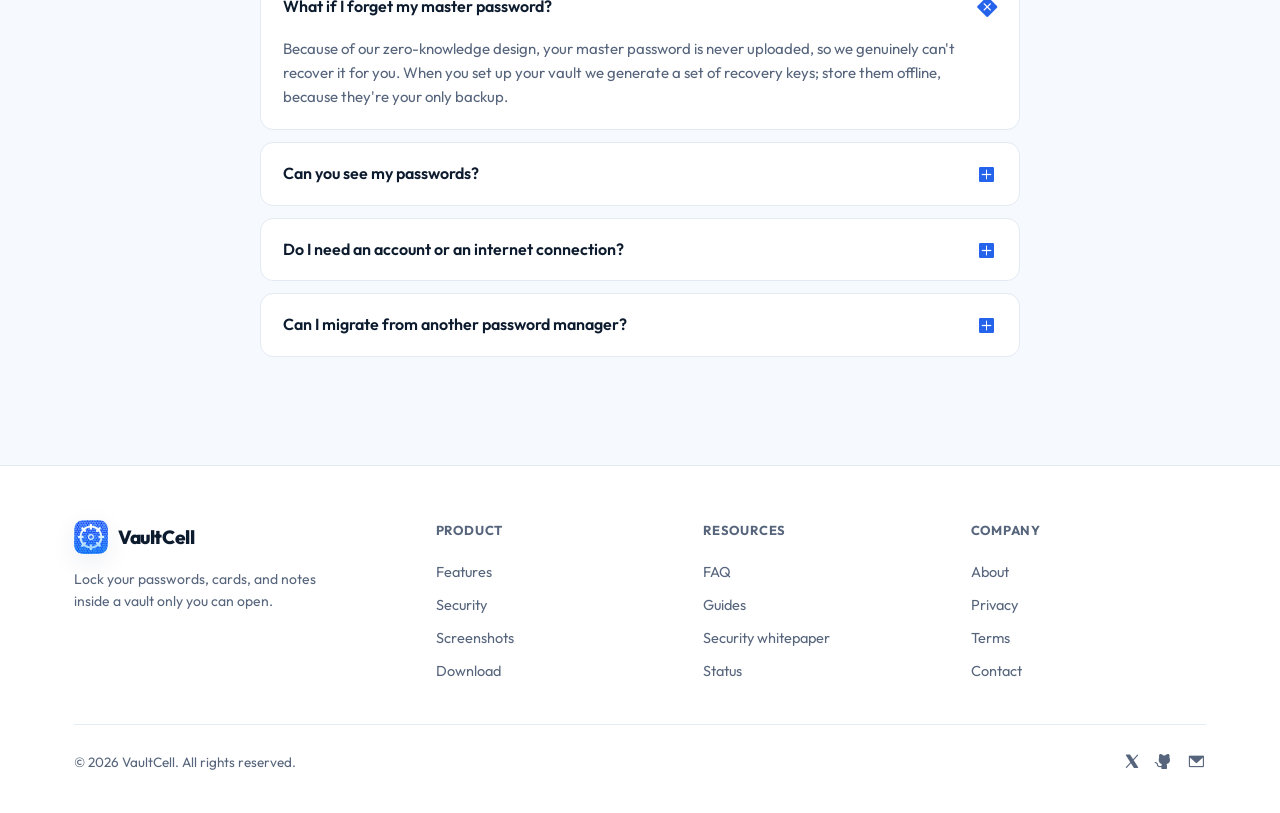
==== commit 8d630ef9: "Move security card icons to top-right" ====
--- a/index.html
+++ b/index.html
@@ -135,10 +135,10 @@
   /* ---------- SECURITY FLOW ---------- */
   .sec-flow{background:var(--bg-2)}
   .flow{display:grid;grid-template-columns:repeat(4,1fr);gap:18px;position:relative}
-  .flow-step{background:var(--surface);border:1px solid var(--border);border-radius:var(--r);padding:26px 22px;box-shadow:var(--shadow-sm)}
+  .flow-step{background:var(--surface);border:1px solid var(--border);border-radius:var(--r);padding:26px 22px;box-shadow:var(--shadow-sm);position:relative}
   .flow-step .num{width:40px;height:40px;border-radius:11px;background:var(--brand-soft);color:var(--brand);
     display:grid;place-items:center;font-weight:800;margin-bottom:16px;font-size:17px}
-  .flow-step .fic{font-size:22px;color:var(--sec);margin-bottom:12px}
+  .flow-step .fic{position:absolute;top:28px;right:22px;font-size:22px;color:var(--sec);line-height:1}
   .flow-step h3{font-size:17px;font-weight:700;margin-bottom:7px}
   .flow-step p{font-size:14px;color:var(--text-muted)}
 
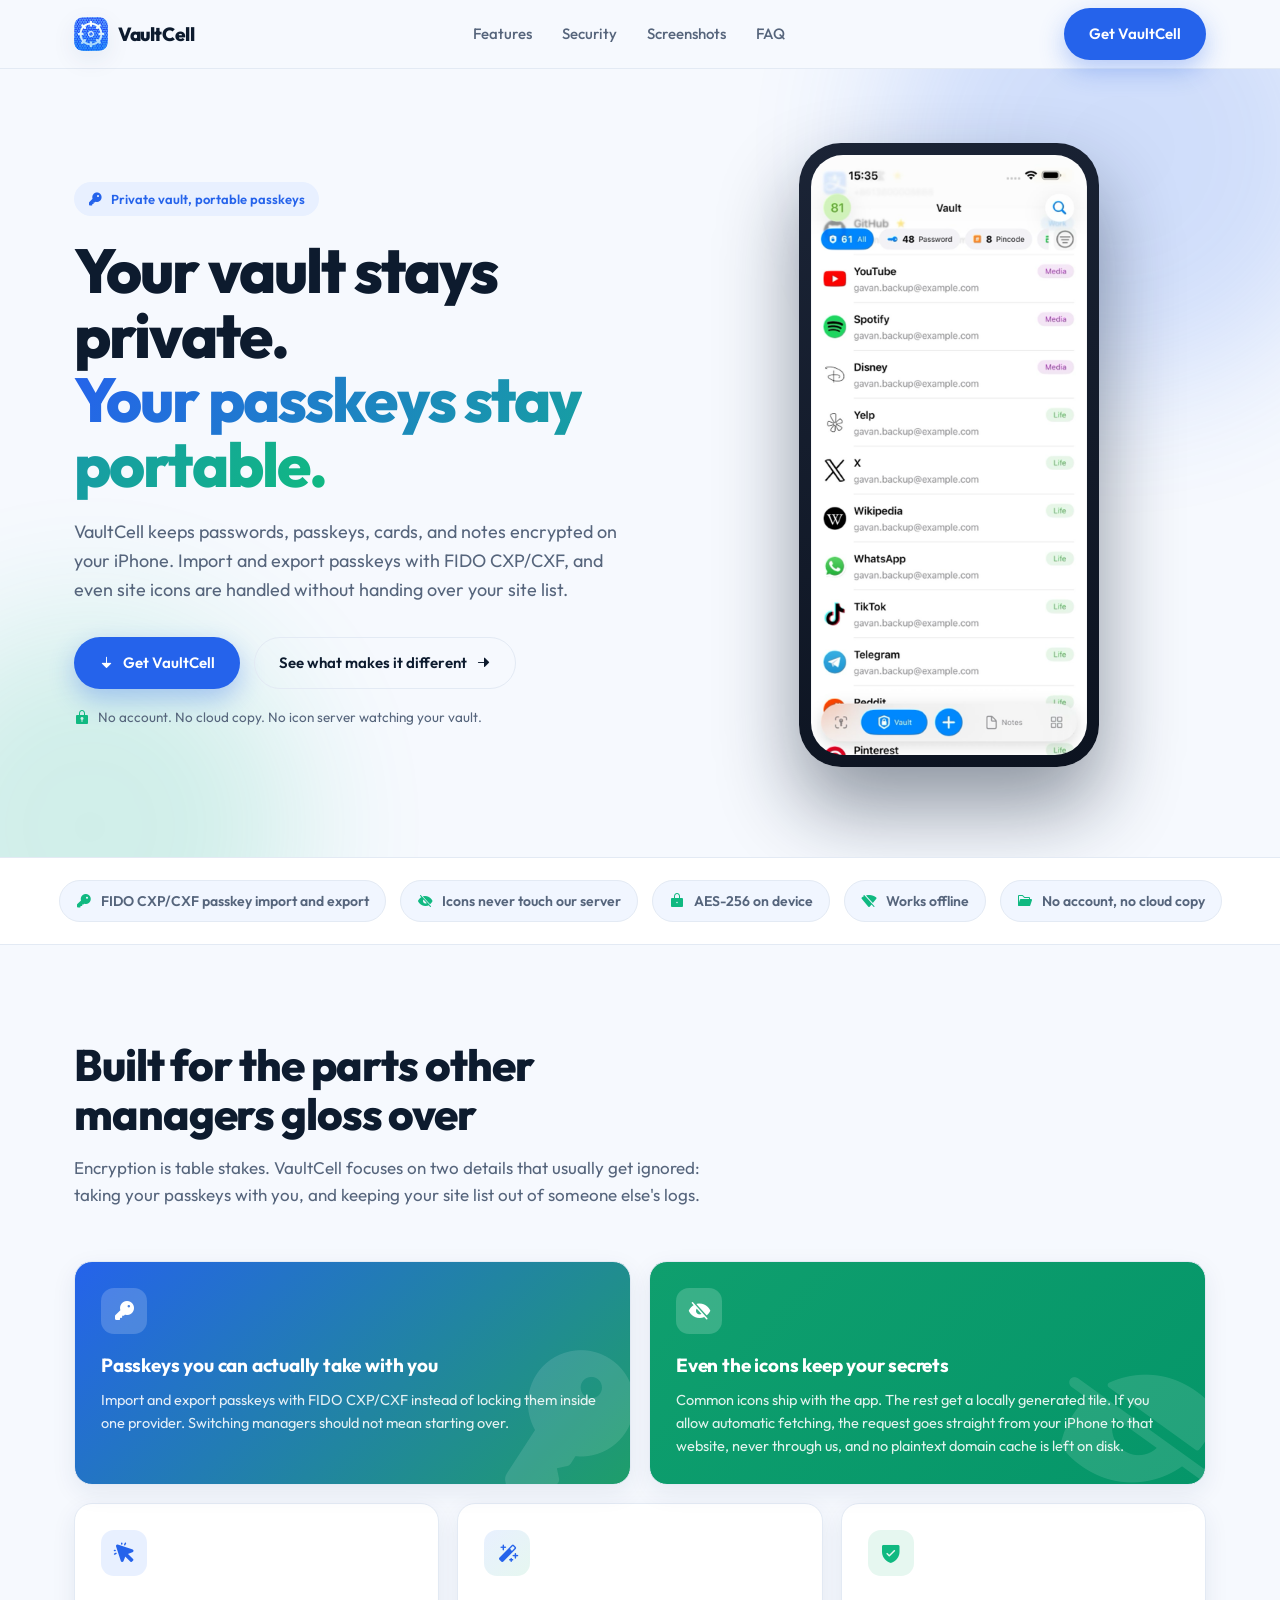
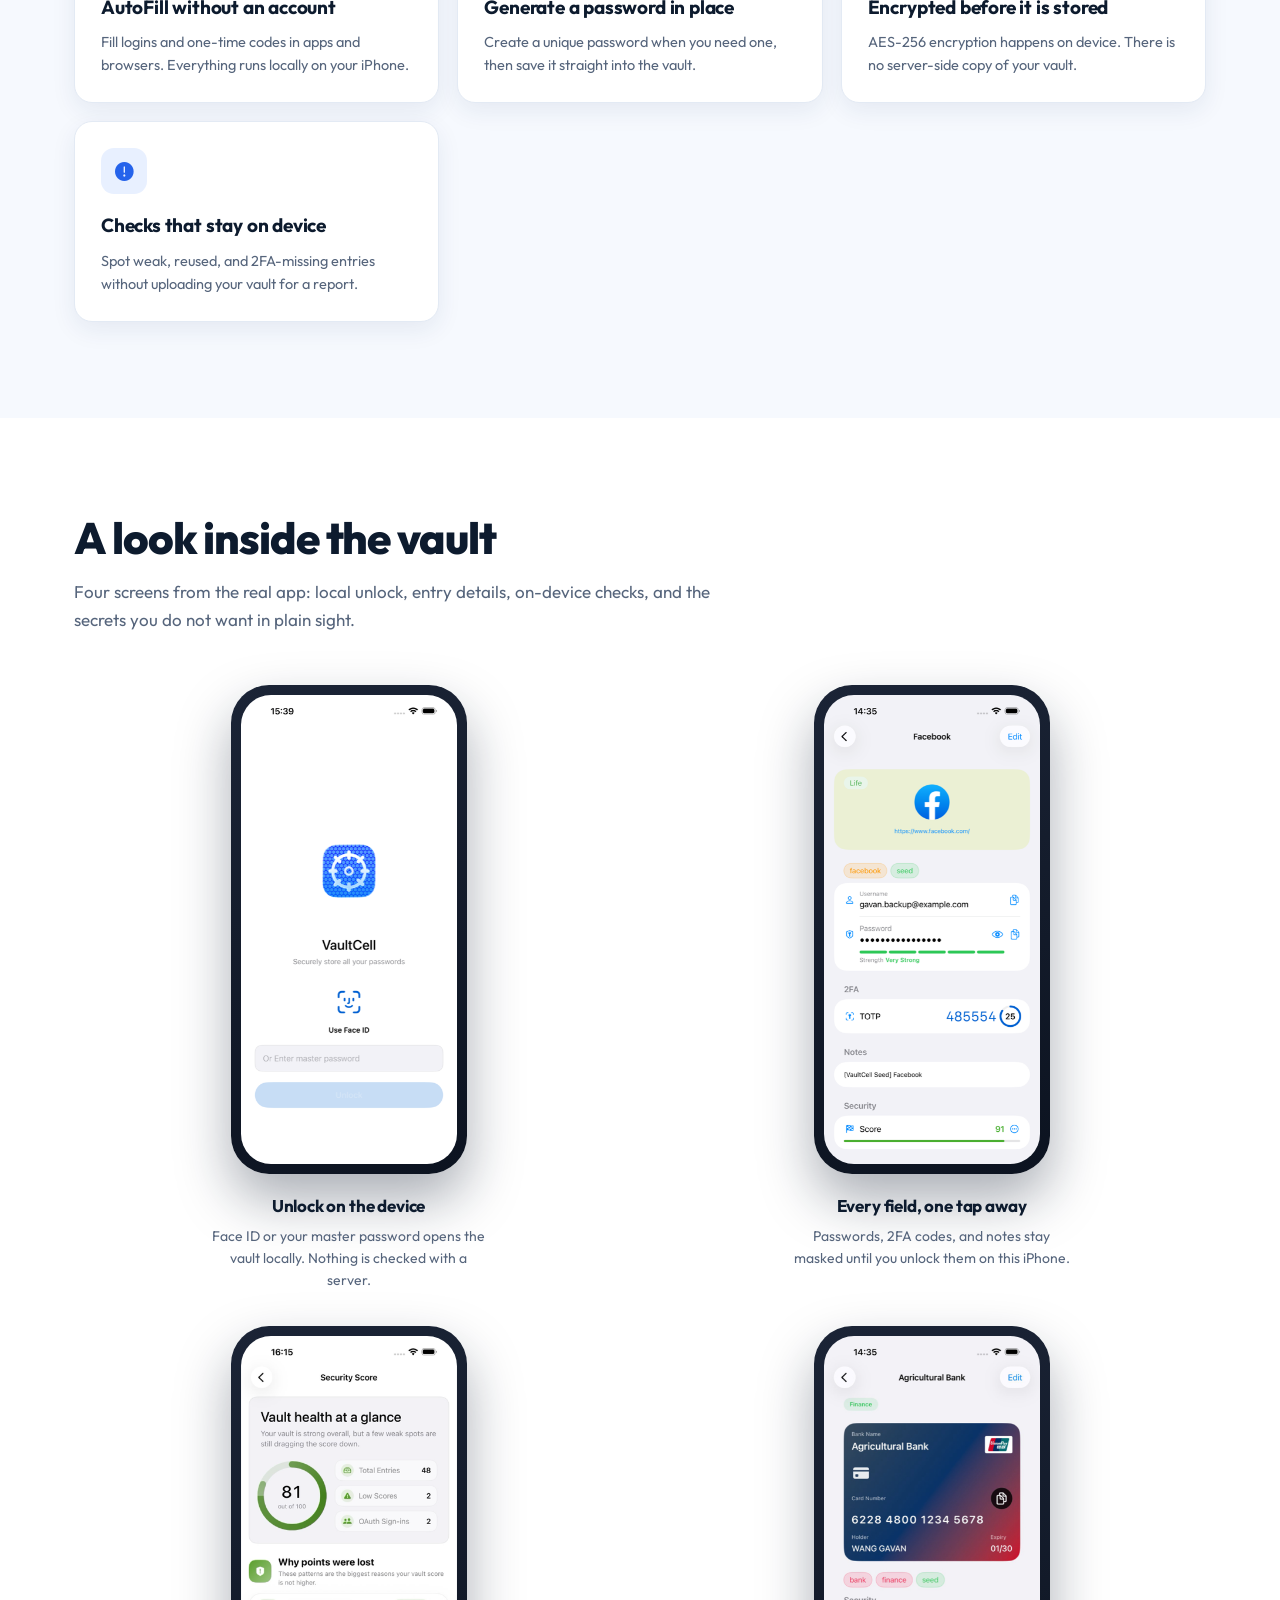
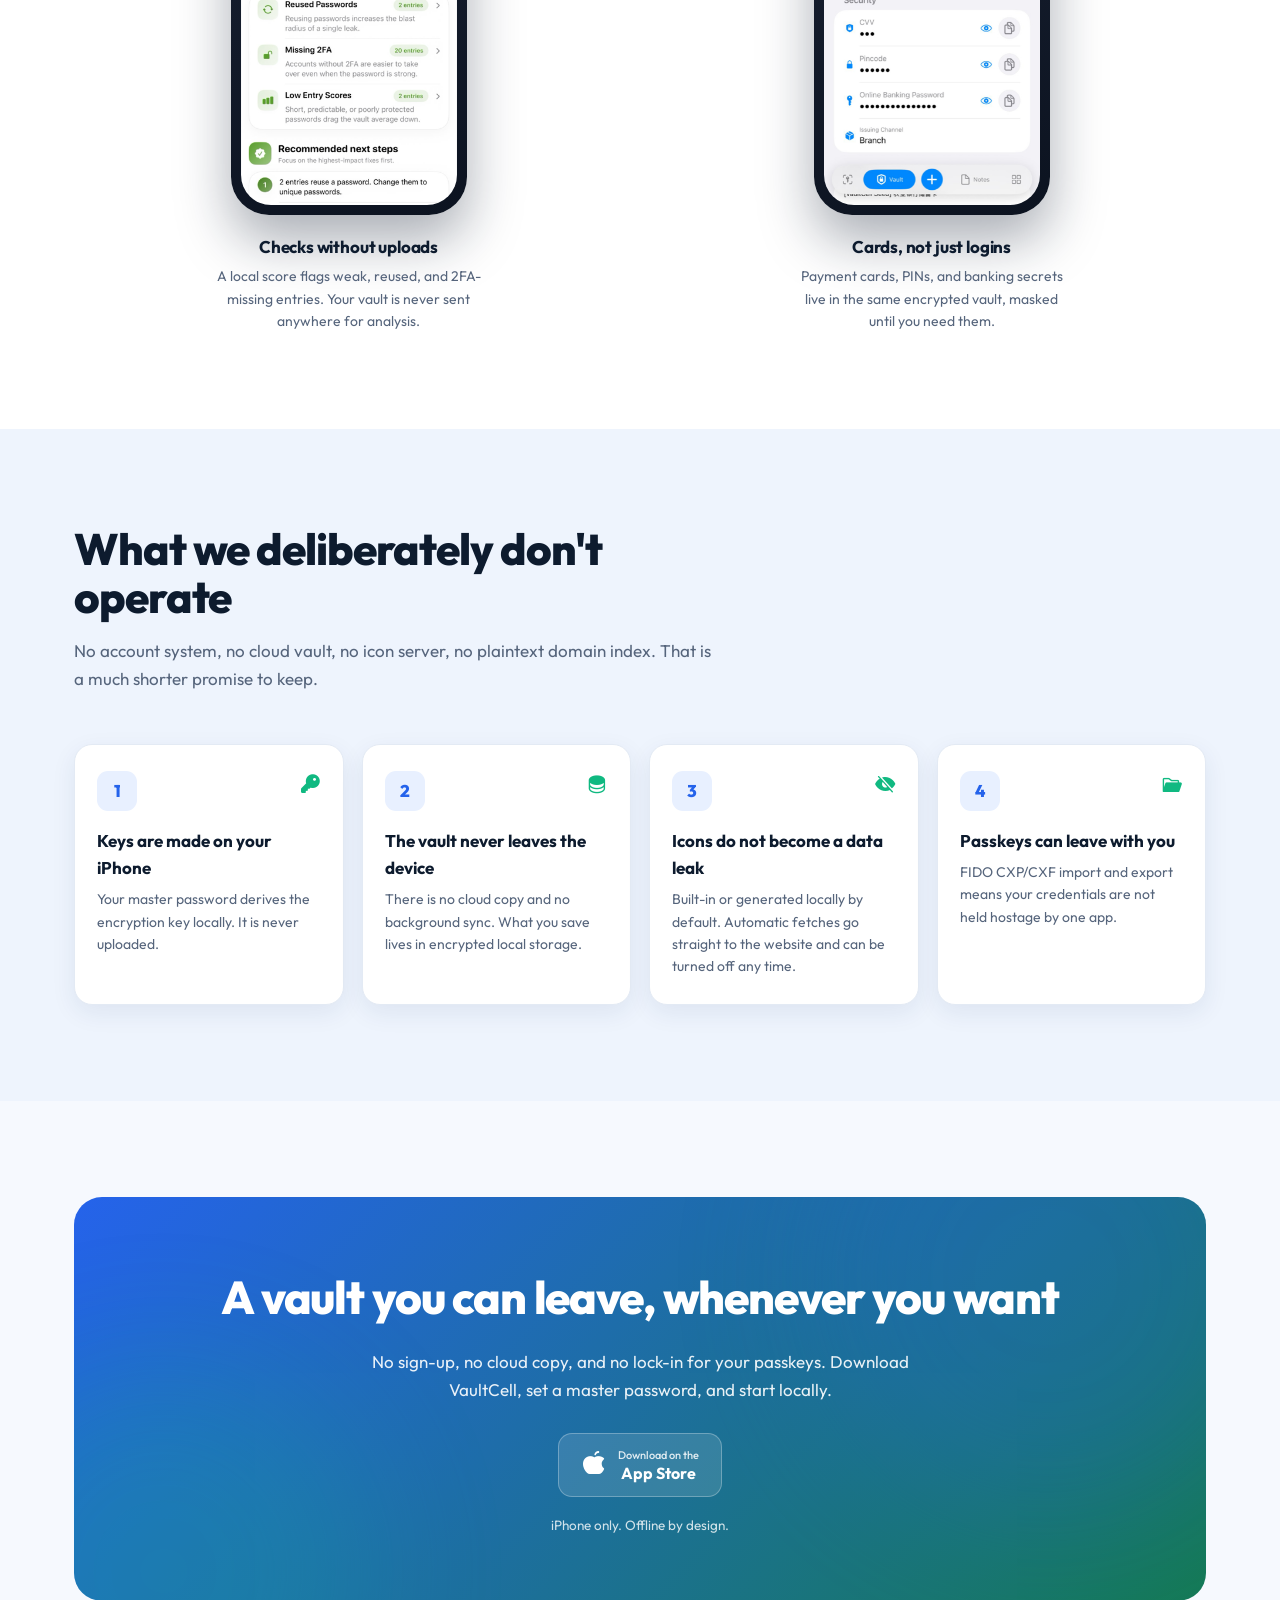
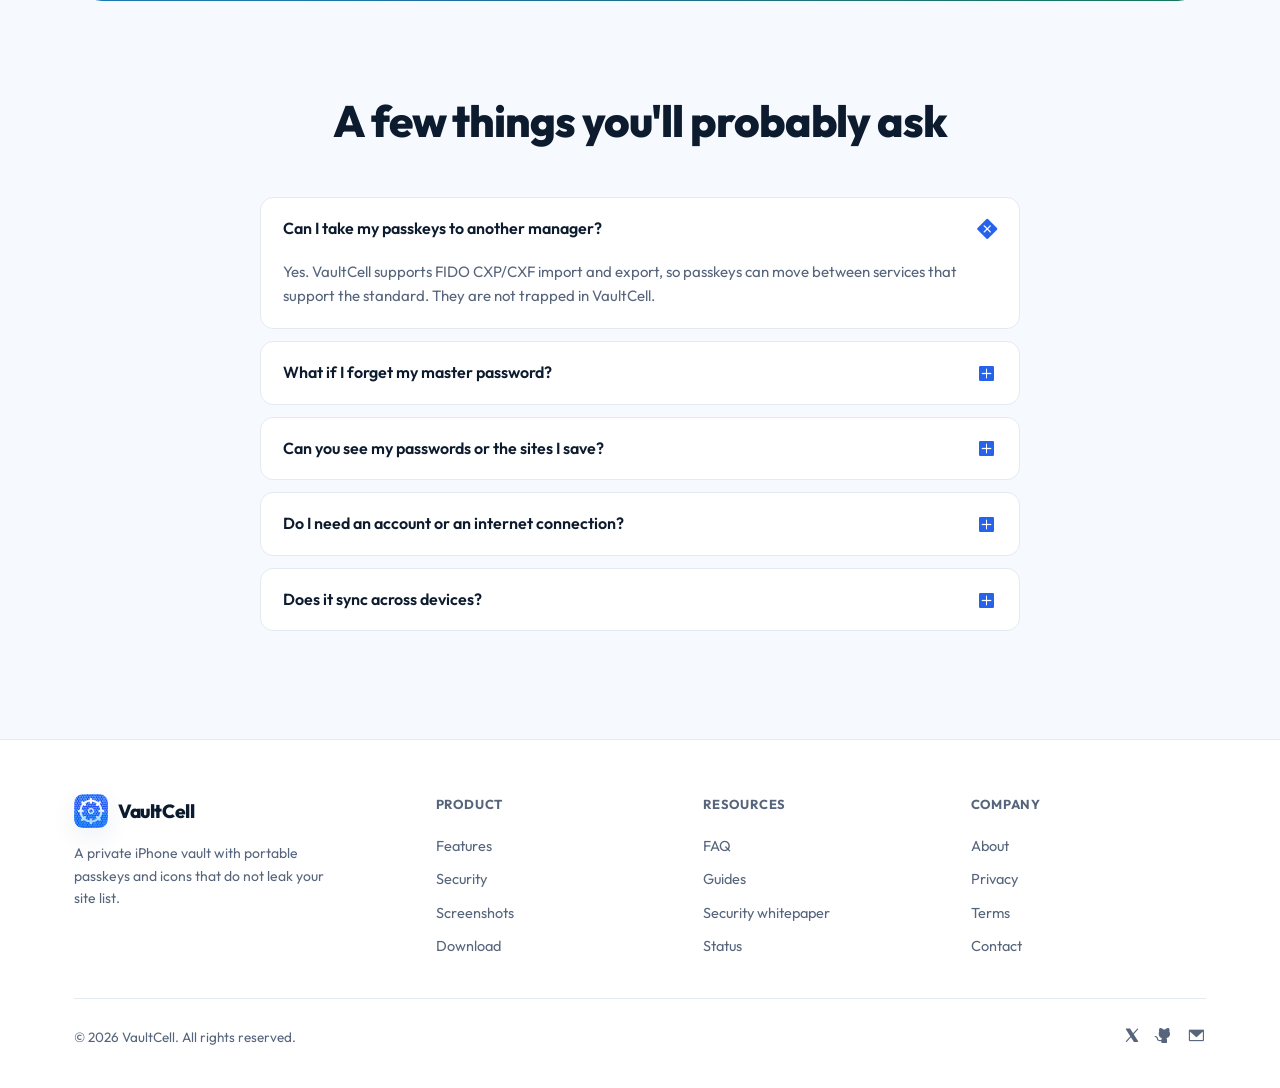
==== commit 5f45726e: "Rewrite landing copy around passkey portability and private icons" ====
--- a/index.html
+++ b/index.html
@@ -3,8 +3,8 @@
 <head>
 <meta charset="UTF-8" />
 <meta name="viewport" content="width=device-width, initial-scale=1.0" />
-<title>VaultCell · The encrypted vault for everything you keep</title>
-<meta name="description" content="VaultCell keeps your passwords, cards, and notes in an AES-256 encrypted vault that lives only on your iPhone. Offline, zero-knowledge, and only you hold the key." />
+<title>VaultCell · A private iPhone vault with passkeys you can take with you</title>
+<meta name="description" content="VaultCell stores passwords, passkeys, cards, and notes in an encrypted vault on your iPhone. Import and export passkeys with FIDO CXP/CXF, and keep your site list out of icon servers." />
 <link rel="preconnect" href="https://fonts.googleapis.com" />
 <link rel="preconnect" href="https://fonts.gstatic.com" crossorigin />
 <link href="https://fonts.googleapis.com/css2?family=Outfit:wght@400;500;600;700;800&display=swap" rel="stylesheet" />
@@ -126,7 +126,8 @@
   .c-sec{background:var(--sec-soft);color:var(--sec)}
   .c-mix{background:linear-gradient(135deg,var(--brand-soft),var(--sec-soft));color:var(--brand)}
   .span2{grid-column:span 2}
-  .feature-hero{background:linear-gradient(135deg,var(--brand),#1e9e6a);color:#fff;grid-column:span 4;position:relative;overflow:hidden}
+  .feature-hero{background:linear-gradient(135deg,var(--brand),#1e9e6a);color:#fff;grid-column:span 3;position:relative;overflow:hidden}
+  .feature-hero.sec-hero{background:linear-gradient(135deg,#0f9f6e,#059669)}
   .feature-hero .bic{background:rgba(255,255,255,.18);color:#fff}
   .feature-hero h3{color:#fff}
   .feature-hero p{color:rgba(255,255,255,.88)}
@@ -234,14 +235,14 @@
   <div class="hero-bg"><span class="blob b1"></span><span class="blob b2"></span></div>
   <div class="wrap hero-grid">
     <div class="hero-copy reveal">
-      <span class="eyebrow"><i class="ph-fill ph-shield-check"></i> Zero-knowledge password manager</span>
-      <h1>Your private vault,<br><span class="grad">holding every secret you keep</span></h1>
-      <p class="lead">VaultCell locks your passwords, cards, and notes inside an AES-256 encrypted vault that lives only on your iPhone. No account, no cloud, and only your key can open it.</p>
+      <span class="eyebrow"><i class="ph-fill ph-key"></i> Private vault, portable passkeys</span>
+      <h1>Your vault stays private.<br><span class="grad">Your passkeys stay portable.</span></h1>
+      <p class="lead">VaultCell keeps passwords, passkeys, cards, and notes encrypted on your iPhone. Import and export passkeys with FIDO CXP/CXF, and even site icons are handled without handing over your site list.</p>
       <div class="hero-cta">
         <a class="btn btn-primary" href="#download"><i class="ph-fill ph-arrow-down"></i> Get VaultCell</a>
-        <a class="btn btn-ghost" href="#security">See how it protects you <i class="ph-fill ph-arrow-right"></i></a>
-      </div>
-      <div class="hero-note"><i class="ph-fill ph-lock-key"></i> No account required to start. Your data stays yours.</div>
+        <a class="btn btn-ghost" href="#features">See what makes it different <i class="ph-fill ph-arrow-right"></i></a>
+      </div>
+      <div class="hero-note"><i class="ph-fill ph-lock-key"></i> No account. No cloud copy. No icon server watching your vault.</div>
     </div>
 
     <!-- real App screenshot inside a phone frame -->
@@ -256,10 +257,11 @@
 <!-- TRUST STRIP -->
 <div class="strip">
   <div class="wrap strip-inner reveal">
-    <span class="chip"><i class="ph-fill ph-lock"></i> AES-256 encryption</span>
-    <span class="chip"><i class="ph-fill ph-eye-slash"></i> Zero-knowledge architecture</span>
+    <span class="chip"><i class="ph-fill ph-key"></i> FIDO CXP/CXF passkey import and export</span>
+    <span class="chip"><i class="ph-fill ph-eye-slash"></i> Icons never touch our server</span>
+    <span class="chip"><i class="ph-fill ph-lock"></i> AES-256 on device</span>
     <span class="chip"><i class="ph-fill ph-wifi-slash"></i> Works offline</span>
-    <span class="chip"><i class="ph-fill ph-folder-open"></i> Open data format</span>
+    <span class="chip"><i class="ph-fill ph-folder-open"></i> No account, no cloud copy</span>
   </div>
 </div>
 
@@ -267,36 +269,42 @@
 <section class="block" id="features">
   <div class="wrap">
     <div class="sec-head reveal">
-      <h2>Everything your secrets need, in one place</h2>
-      <p>Not just another password book. VaultCell folds saving, generating, auto-filling, and health checks into one vault you fully control.</p>
+      <h2>Built for the parts other managers gloss over</h2>
+      <p>Encryption is table stakes. VaultCell focuses on two details that usually get ignored: taking your passkeys with you, and keeping your site list out of someone else's logs.</p>
     </div>
     <div class="bento">
       <div class="bcell feature-hero reveal">
-        <span class="bic"><i class="ph-fill ph-shield-check"></i></span>
-        <h3>Zero-knowledge means we see nothing</h3>
-        <p>All data is encrypted on your device and never leaves it. Keys are never uploaded, so even we can't read your content. Privacy isn't a promise here, it's the architecture.</p>
-        <i class="ph-fill ph-shield-check ghost-ic"></i>
-      </div>
+        <span class="bic"><i class="ph-fill ph-key"></i></span>
+        <h3>Passkeys you can actually take with you</h3>
+        <p>Import and export passkeys with FIDO CXP/CXF instead of locking them inside one provider. Switching managers should not mean starting over.</p>
+        <i class="ph-fill ph-key ghost-ic"></i>
+      </div>
+      <div class="bcell feature-hero sec-hero reveal">
+        <span class="bic"><i class="ph-fill ph-eye-slash"></i></span>
+        <h3>Even the icons keep your secrets</h3>
+        <p>Common icons ship with the app. The rest get a locally generated tile. If you allow automatic fetching, the request goes straight from your iPhone to that website, never through us, and no plaintext domain cache is left on disk.</p>
+        <i class="ph-fill ph-eye-slash ghost-ic"></i>
+      </div>
+
       <div class="bcell span2 reveal">
-        <span class="bic c-brand"><i class="ph-fill ph-magic-wand"></i></span>
-        <h3>Strong passwords, generated</h3>
-        <p>A unique password for every site, with length and symbols you choose. One leak never compromises the rest.</p>
-      </div>
-
+        <span class="bic c-brand"><i class="ph-fill ph-cursor-click"></i></span>
+        <h3>AutoFill without an account</h3>
+        <p>Fill logins and one-time codes in apps and browsers. Everything runs locally on your iPhone.</p>
+      </div>
       <div class="bcell span2 reveal">
-        <span class="bic c-sec"><i class="ph-fill ph-cursor-click"></i></span>
-        <h3>Auto-fill inside any app</h3>
-        <p>Fill accounts and passwords in seconds, in browsers and native apps, with system-wide auto-fill and QR sign-in.</p>
+        <span class="bic c-mix"><i class="ph-fill ph-magic-wand"></i></span>
+        <h3>Generate a password in place</h3>
+        <p>Create a unique password when you need one, then save it straight into the vault.</p>
       </div>
       <div class="bcell span2 reveal">
-        <span class="bic c-mix"><i class="ph-fill ph-fingerprint"></i></span>
-        <h3>Passkeys and 2FA built in</h3>
-        <p>Sign in with biometrics; one-time codes copy themselves. Keep passkeys and 2FA codes in the same vault.</p>
+        <span class="bic c-sec"><i class="ph-fill ph-shield-check"></i></span>
+        <h3>Encrypted before it is stored</h3>
+        <p>AES-256 encryption happens on device. There is no server-side copy of your vault.</p>
       </div>
       <div class="bcell span2 reveal">
         <span class="bic c-brand"><i class="ph-fill ph-warning-circle"></i></span>
-        <h3>Breach alerts</h3>
-        <p>Checks your entries against known breach data and flags reused or exposed passwords, so you can rotate them fast.</p>
+        <h3>Checks that stay on device</h3>
+        <p>Spot weak, reused, and 2FA-missing entries without uploading your vault for a report.</p>
       </div>
     </div>
   </div>
@@ -306,36 +314,36 @@
 <section class="block showcase" id="showcase">
   <div class="wrap">
     <div class="sec-head reveal">
-      <h2>Take a look inside</h2>
-      <p>Four screens from the real app. Unlock, open any entry, and keep your whole vault healthy.</p>
+      <h2>A look inside the vault</h2>
+      <p>Four screens from the real app: local unlock, entry details, on-device checks, and the secrets you do not want in plain sight.</p>
     </div>
     <div class="shot-grid">
       <div class="shot-card reveal">
         <div class="shot"><img src="assets/shot-unlock.png" alt="VaultCell unlock screen with Face ID" /></div>
         <div class="shot-cap">
-          <h3>Unlock with Face ID</h3>
-          <p>Sign in with biometrics or your master password. The key never leaves your device.</p>
+          <h3>Unlock on the device</h3>
+          <p>Face ID or your master password opens the vault locally. Nothing is checked with a server.</p>
         </div>
       </div>
       <div class="shot-card reveal">
         <div class="shot"><img src="assets/shot-detail-login.png" alt="VaultCell login entry detail with password strength and 2FA code" /></div>
         <div class="shot-cap">
-          <h3>Every detail of an entry</h3>
-          <p>Username, password strength, live 2FA codes, and notes in one place. Copy any field in a tap.</p>
+          <h3>Every field, one tap away</h3>
+          <p>Passwords, 2FA codes, and notes stay masked until you unlock them on this iPhone.</p>
         </div>
       </div>
       <div class="shot-card reveal">
         <div class="shot"><img src="assets/shot-security.png" alt="VaultCell security score dashboard" /></div>
         <div class="shot-cap">
-          <h3>Vault health at a glance</h3>
-          <p>A live score surfaces reused passwords, missing 2FA, and weak entries, with steps to fix them.</p>
+          <h3>Checks without uploads</h3>
+          <p>A local score flags weak, reused, and 2FA-missing entries. Your vault is never sent anywhere for analysis.</p>
         </div>
       </div>
       <div class="shot-card reveal">
         <div class="shot"><img src="assets/shot-detail-card.png" alt="VaultCell bank card entry with card number, CVV, and online banking passwords" /></div>
         <div class="shot-cap">
-          <h3>More than passwords</h3>
-          <p>Payment cards, PINs, and online banking secrets live in the same encrypted vault, fully masked until you need them.</p>
+          <h3>Cards, not just logins</h3>
+          <p>Payment cards, PINs, and banking secrets live in the same encrypted vault, masked until you need them.</p>
         </div>
       </div>
     </div>
@@ -346,33 +354,33 @@
 <section class="block sec-flow" id="security">
   <div class="wrap">
     <div class="sec-head reveal">
-      <h2>How your data stays visible to you alone</h2>
-      <p>Four steps, tightly linked. Each one shrinks the number of people who can read your content, down to just you.</p>
+      <h2>What we deliberately don't operate</h2>
+      <p>No account system, no cloud vault, no icon server, no plaintext domain index. That is a much shorter promise to keep.</p>
     </div>
     <div class="flow">
       <div class="flow-step reveal">
         <span class="num">1</span>
-        <div class="fic"><i class="ph-fill ph-device-mobile"></i></div>
-        <h3>Encrypted on device</h3>
-        <p>Everything is encrypted as you type. Keys are derived from your master password and never leave the device.</p>
+        <div class="fic"><i class="ph-fill ph-key"></i></div>
+        <h3>Keys are made on your iPhone</h3>
+        <p>Your master password derives the encryption key locally. It is never uploaded.</p>
       </div>
       <div class="flow-step reveal">
         <span class="num">2</span>
         <div class="fic"><i class="ph-fill ph-database"></i></div>
-        <h3>Stored only on your device</h3>
-        <p>Your vault never leaves your iPhone. No server holds a copy of your data.</p>
+        <h3>The vault never leaves the device</h3>
+        <p>There is no cloud copy and no background sync. What you save lives in encrypted local storage.</p>
       </div>
       <div class="flow-step reveal">
         <span class="num">3</span>
-        <div class="fic"><i class="ph-fill ph-key"></i></div>
-        <h3>The key stays with you</h3>
-        <p>In a zero-knowledge design we never store your master password and can't help you recover it. The security is yours alone.</p>
+        <div class="fic"><i class="ph-fill ph-eye-slash"></i></div>
+        <h3>Icons do not become a data leak</h3>
+        <p>Built-in or generated locally by default. Automatic fetches go straight to the website and can be turned off any time.</p>
       </div>
       <div class="flow-step reveal">
         <span class="num">4</span>
-        <div class="fic"><i class="ph-fill ph-lock-key-open"></i></div>
-        <h3>Only you unlock it</h3>
-        <p>Face ID or your master password opens the vault locally. No account, no remote door.</p>
+        <div class="fic"><i class="ph-fill ph-folder-open"></i></div>
+        <h3>Passkeys can leave with you</h3>
+        <p>FIDO CXP/CXF import and export means your credentials are not held hostage by one app.</p>
       </div>
     </div>
   </div>
@@ -383,12 +391,12 @@
   <div class="wrap">
     <div class="cta-wrap reveal">
       <span class="blob b1"></span><span class="blob b2"></span>
-      <h2>Put the vault in your pocket</h2>
-      <p>Download free and build your first encrypted vault in 30 seconds. No account, no cloud, and no subscription to unlock the basics.</p>
+      <h2>A vault you can leave, whenever you want</h2>
+      <p>No sign-up, no cloud copy, and no lock-in for your passkeys. Download VaultCell, set a master password, and start locally.</p>
       <div class="stores">
         <a class="store" href="#"><i class="ph-fill ph-apple-logo"></i><span class="st"><small>Download on the</small><b>App Store</b></span></a>
       </div>
-      <div class="cta-sub">Currently available on iPhone.</div>
+      <div class="cta-sub">iPhone only. Offline by design.</div>
     </div>
   </div>
 </section>
@@ -401,20 +409,24 @@
     </div>
     <div class="faq">
       <details class="reveal" open>
-        <summary>What if I forget my master password?<i class="ph-fill ph-plus"></i></summary>
-        <div class="ans">Because of our zero-knowledge design, your master password is never uploaded, so we genuinely can't recover it for you. When you set up your vault we generate a set of recovery keys; store them offline, because they're your only backup.</div>
+        <summary>Can I take my passkeys to another manager?<i class="ph-fill ph-plus"></i></summary>
+        <div class="ans">Yes. VaultCell supports FIDO CXP/CXF import and export, so passkeys can move between services that support the standard. They are not trapped in VaultCell.</div>
       </details>
       <details class="reveal">
-        <summary>Can you see my passwords?<i class="ph-fill ph-plus"></i></summary>
-        <div class="ans">No. Data is encrypted on your device before it is written to disk, and the decryption key lives only in your device and your master password. Nothing is uploaded, and no server ever holds a copy.</div>
+        <summary>What if I forget my master password?<i class="ph-fill ph-plus"></i></summary>
+        <div class="ans">We cannot reset it. There is no account or server holding your key. When you set up your vault, you get recovery keys to store offline. Keep them somewhere safe, because they are the only way back in.</div>
+      </details>
+      <details class="reveal">
+        <summary>Can you see my passwords or the sites I save?<i class="ph-fill ph-plus"></i></summary>
+        <div class="ans">No. There is no server-side vault, and we do not run an icon lookup service. Built-in icons are local. If automatic fetching is on, your iPhone contacts the website directly, not us.</div>
       </details>
       <details class="reveal">
         <summary>Do I need an account or an internet connection?<i class="ph-fill ph-plus"></i></summary>
-        <div class="ans">No. VaultCell works fully offline on your device. There is no sign-up, no cloud account, and no subscription needed to unlock the core features.</div>
+        <div class="ans">No. VaultCell works fully offline on your device. There is no sign-up, no cloud account, and no subscription needed for the core features.</div>
       </details>
       <details class="reveal">
-        <summary>Can I migrate from another password manager?<i class="ph-fill ph-plus"></i></summary>
-        <div class="ans">Absolutely. VaultCell imports export files from major managers and also pulls entries in through an open CSV format, encrypting everything locally as it lands.</div>
+        <summary>Does it sync across devices?<i class="ph-fill ph-plus"></i></summary>
+        <div class="ans">No. VaultCell is deliberately single-device. There is no cloud sync and no cross-device dashboard. That is the tradeoff that keeps the vault local.</div>
       </details>
     </div>
   </div>
@@ -429,7 +441,7 @@
           <img class="logo-mark" src="assets/logo.png" alt="VaultCell icon" width="34" height="34" />
           VaultCell
         </a>
-        <p>Lock your passwords, cards, and notes inside a vault only you can open.</p>
+        <p>A private iPhone vault with portable passkeys and icons that do not leak your site list.</p>
       </div>
       <div class="foot-col">
         <h4>Product</h4>
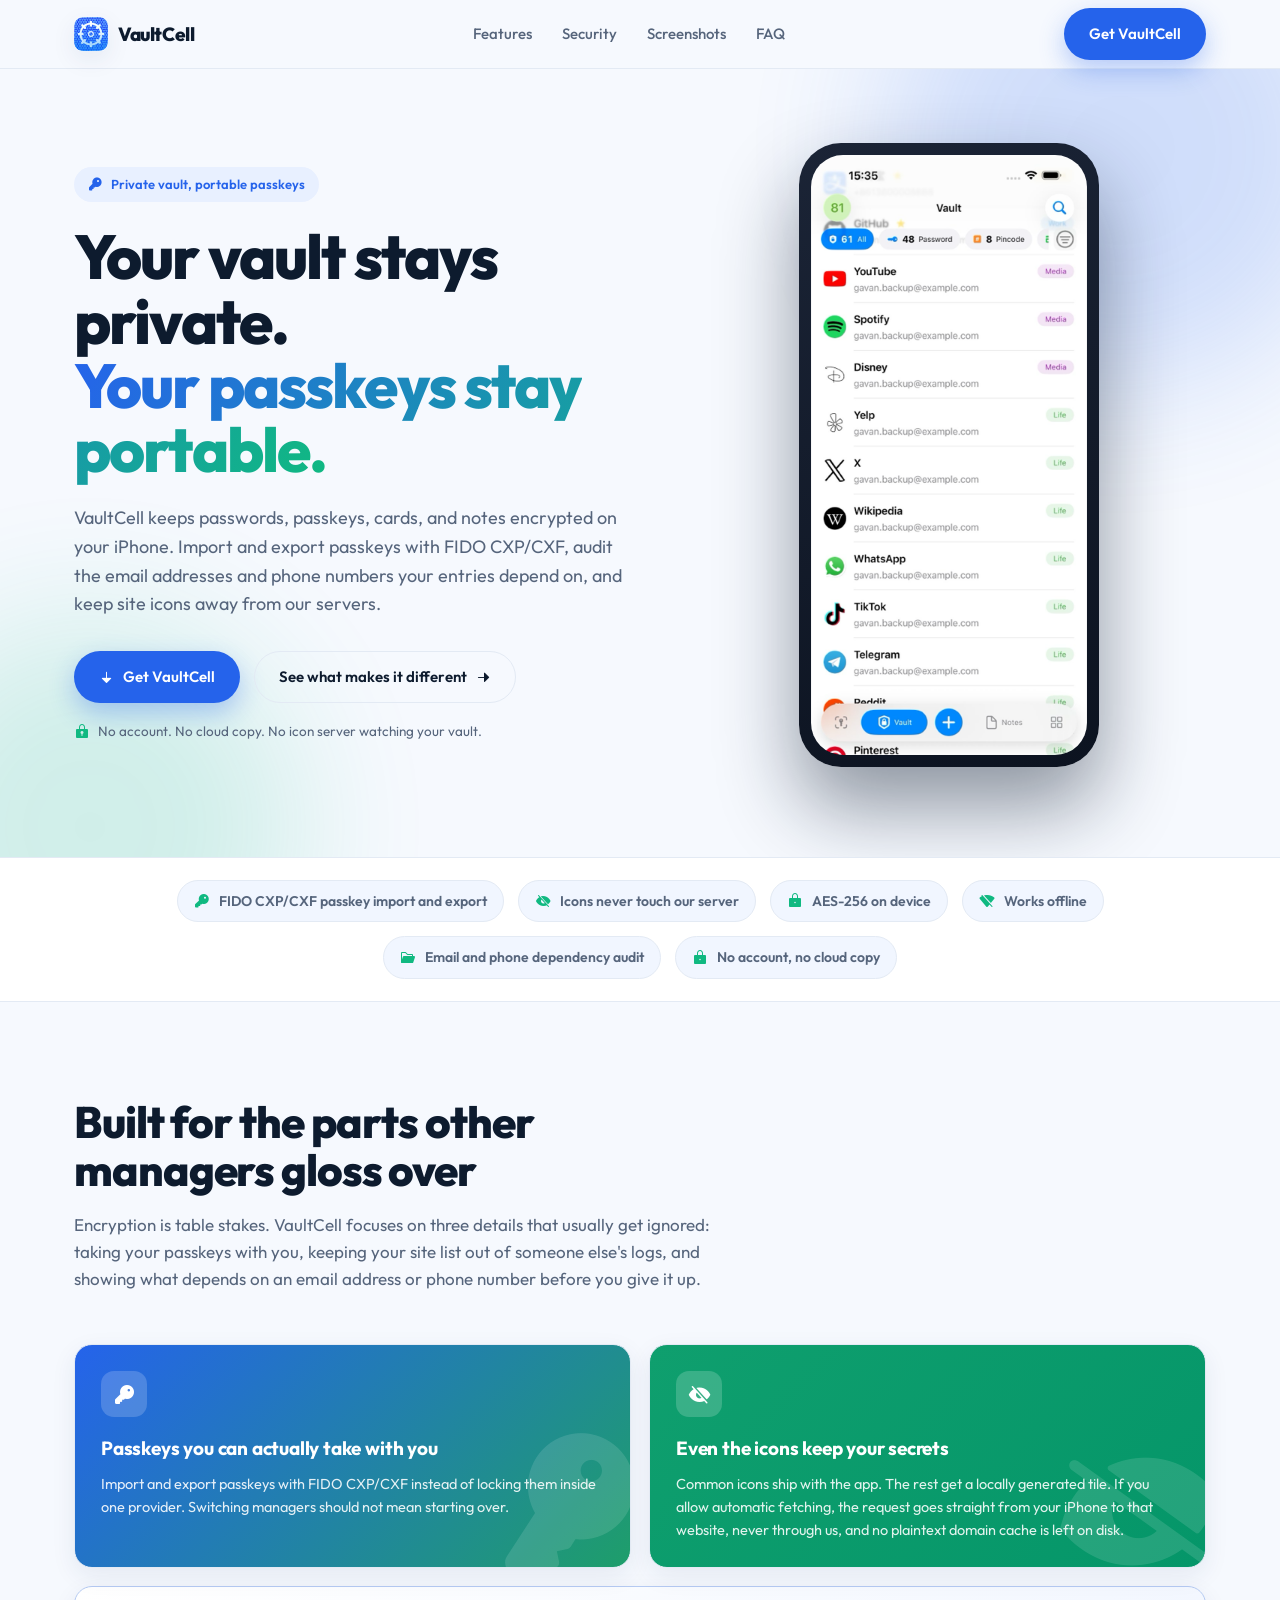
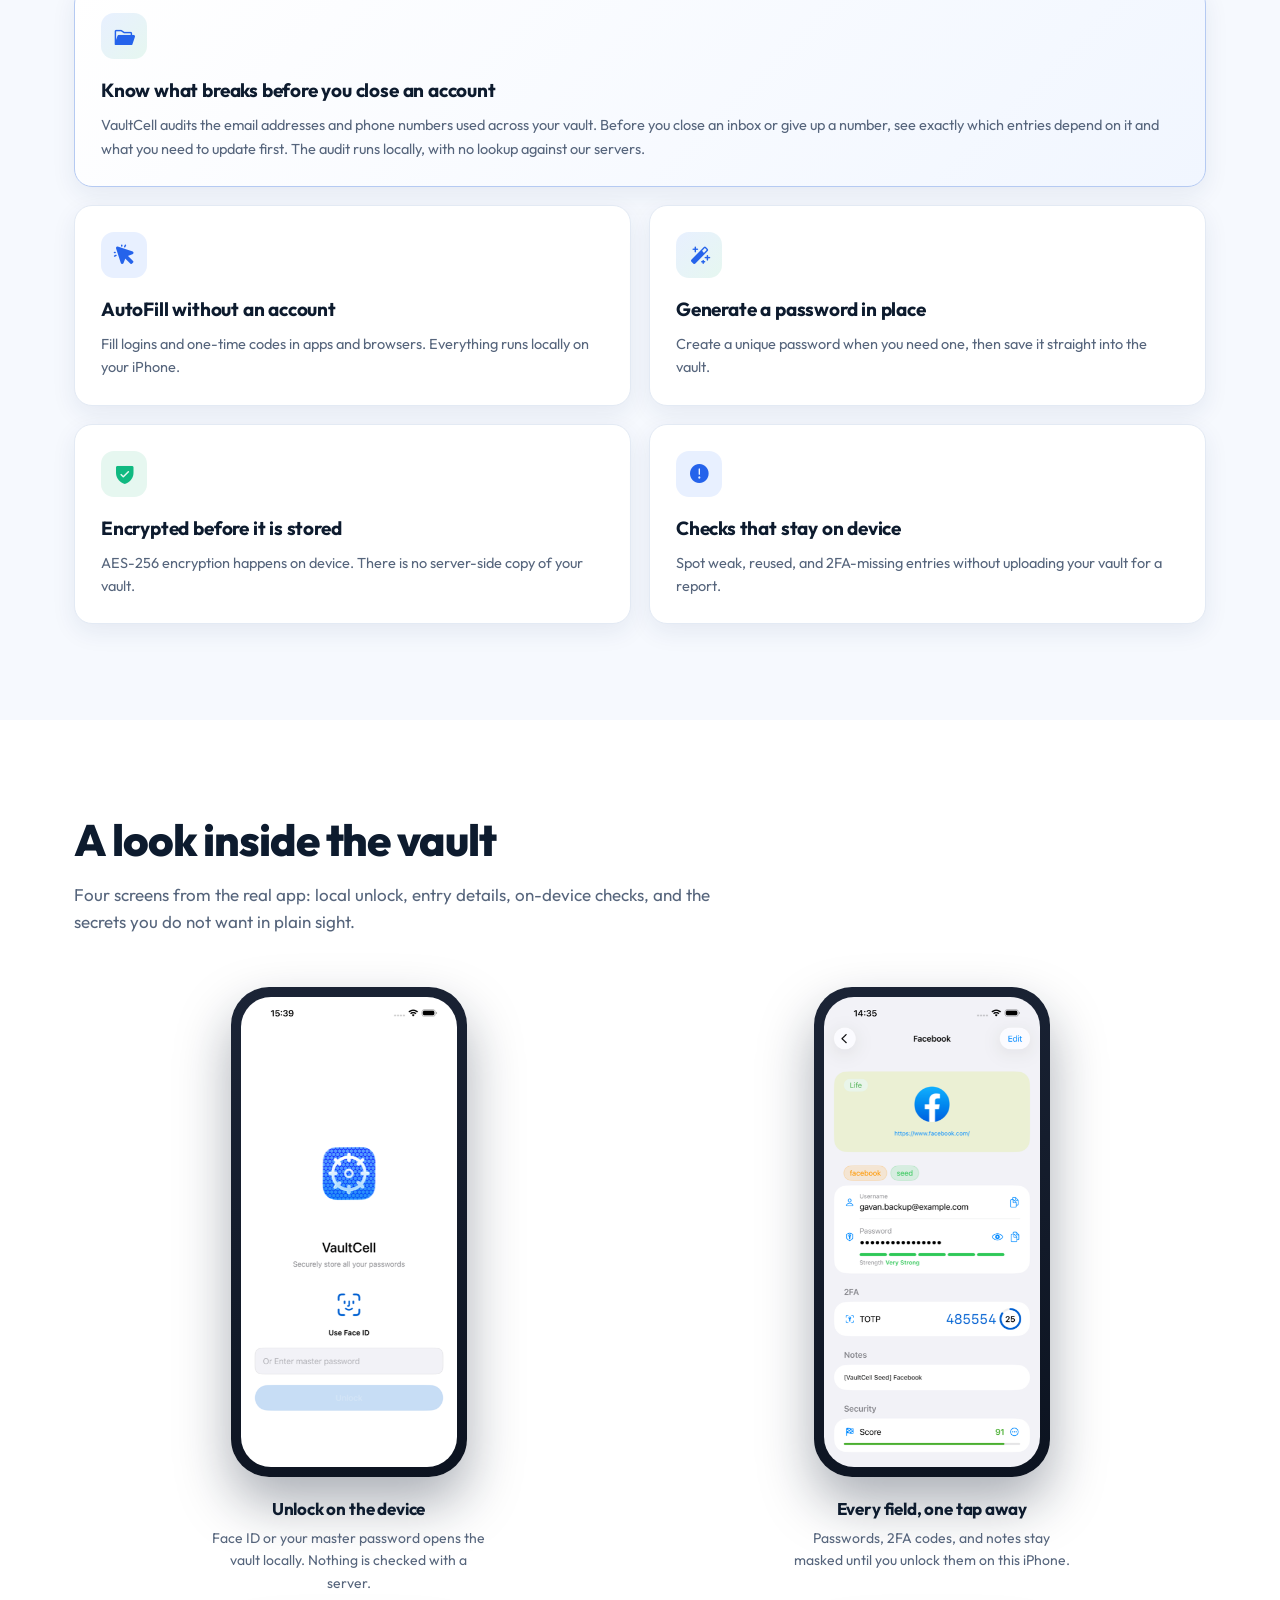
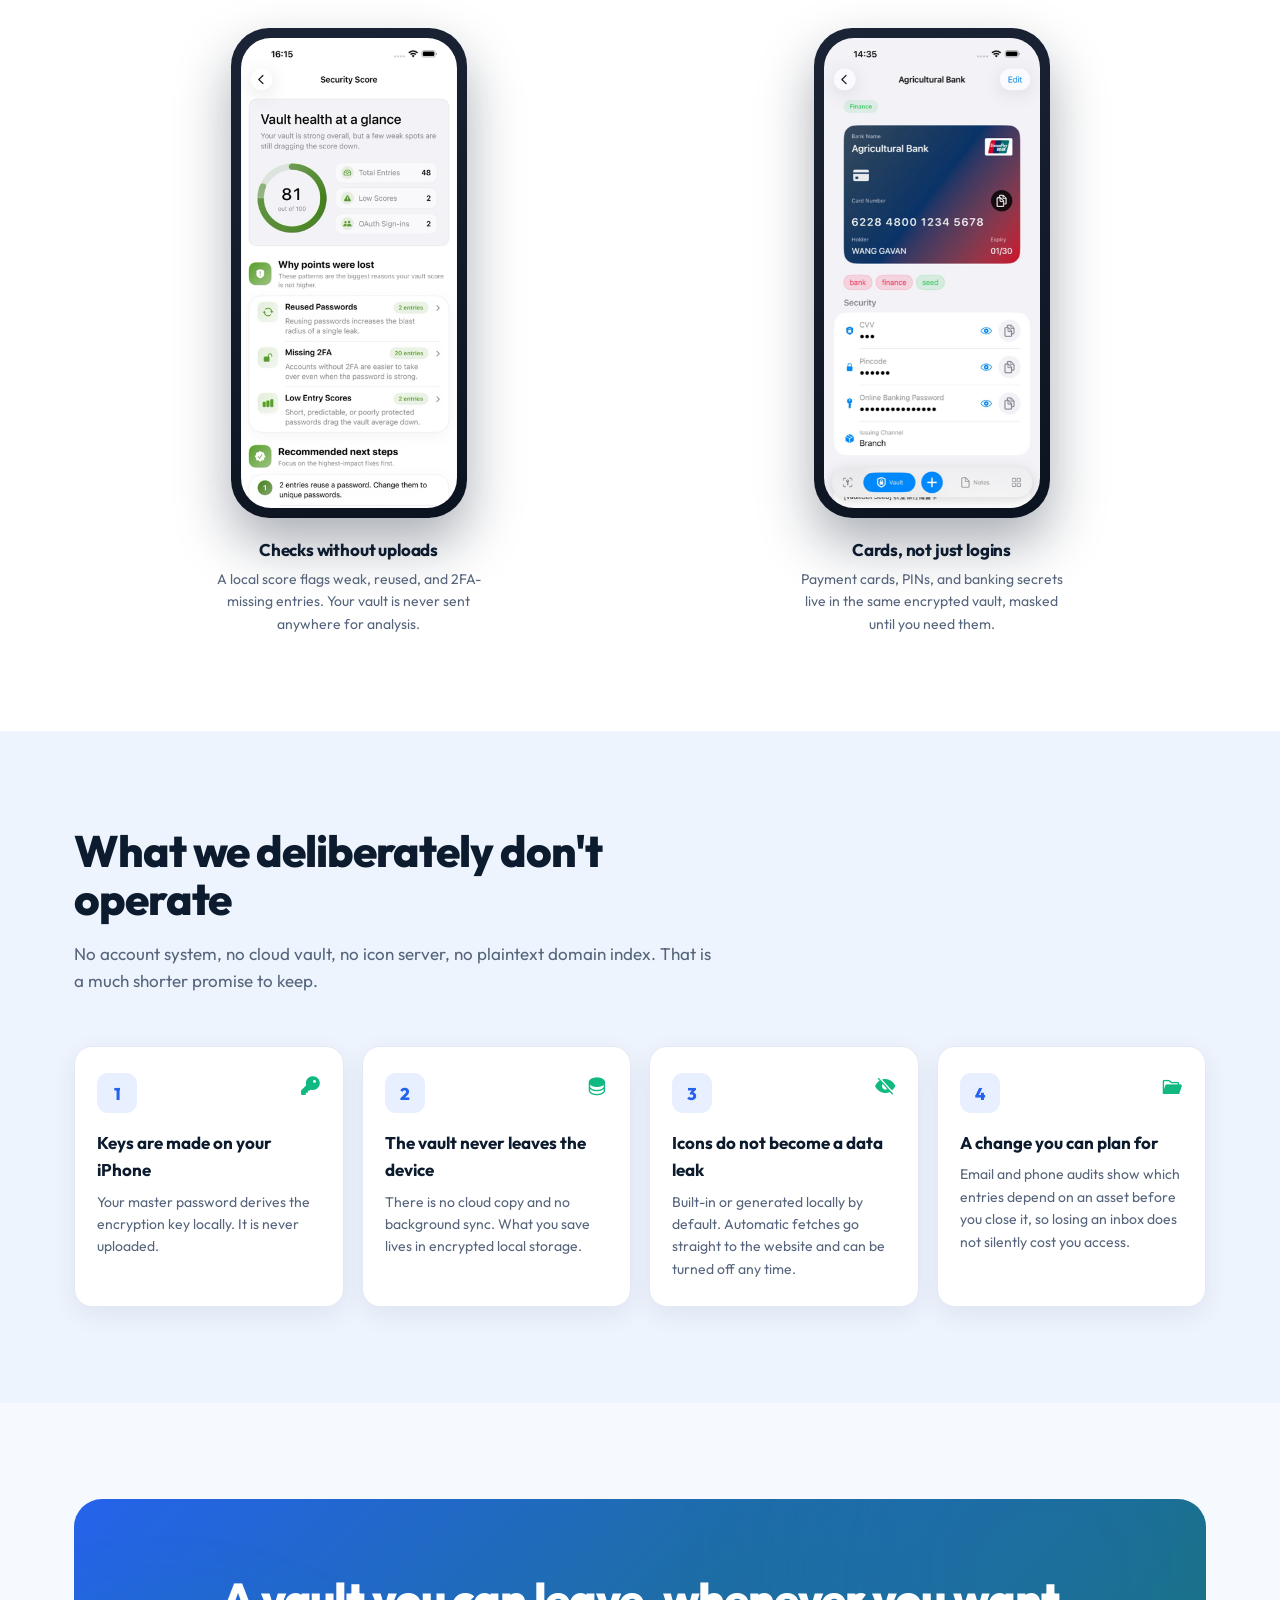
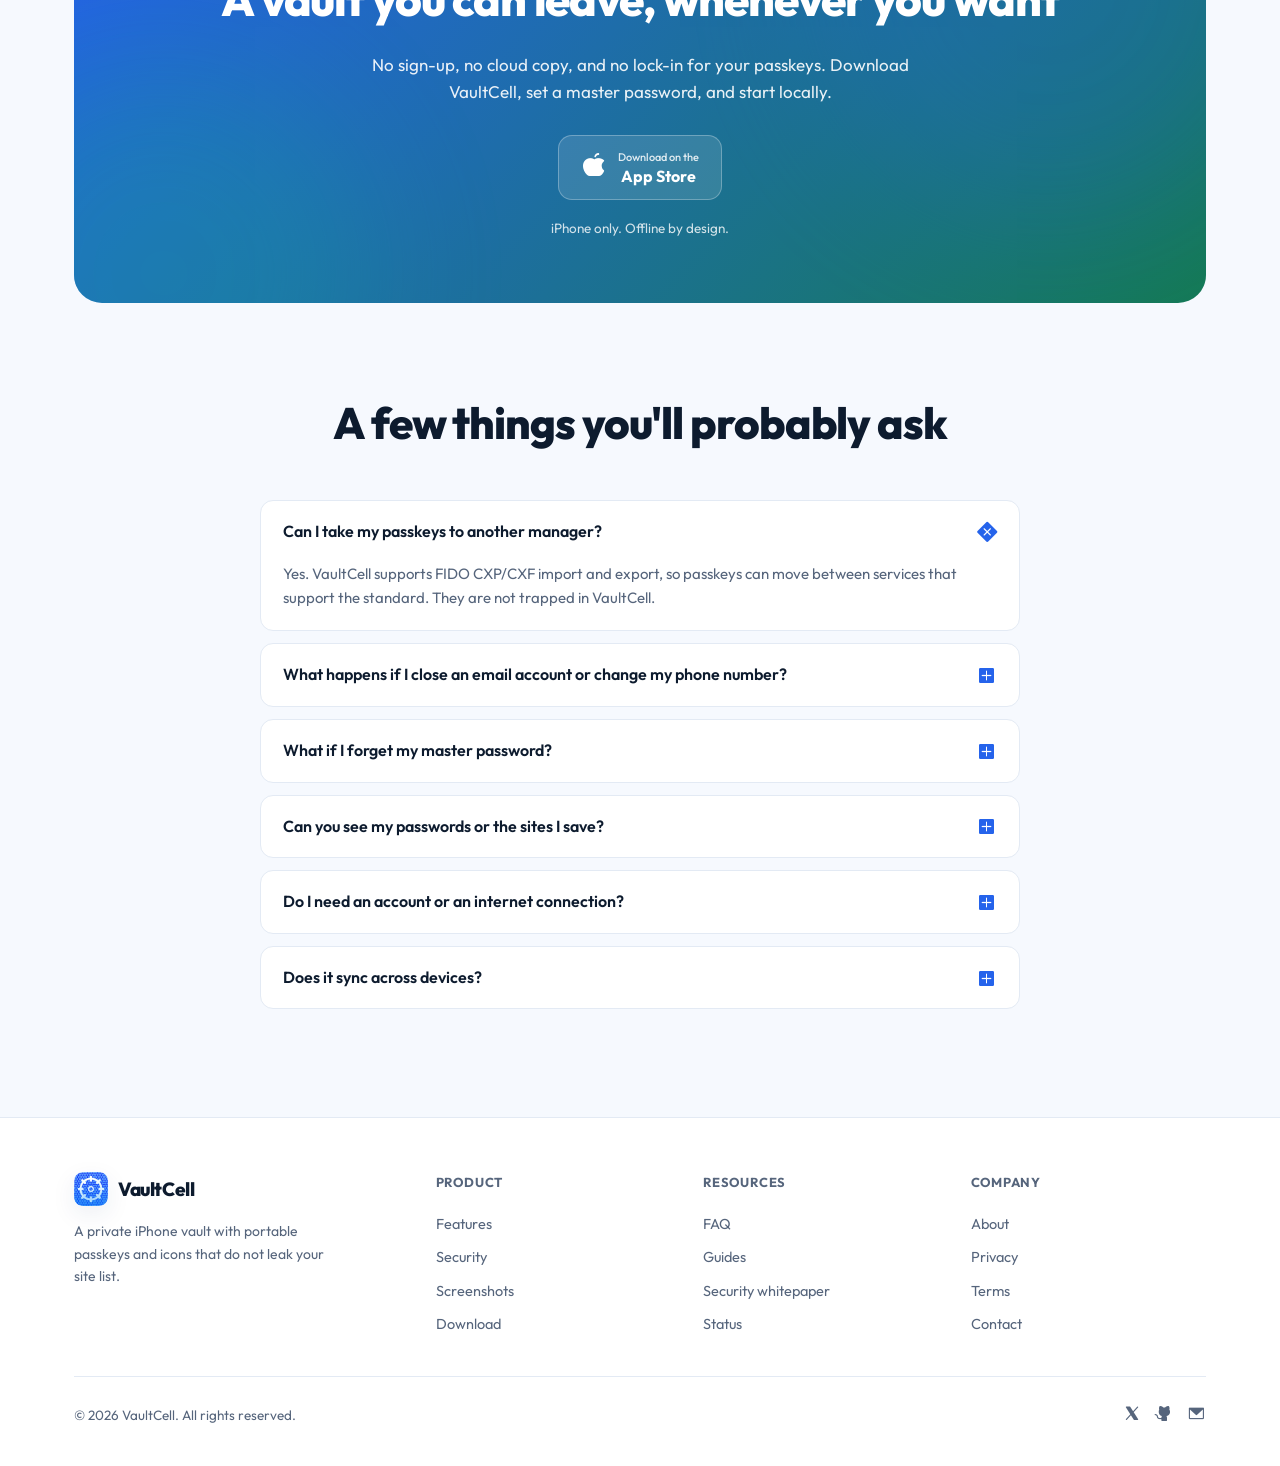
==== commit 63ffebeb: "Add email and phone dependency audit to landing copy" ====
--- a/index.html
+++ b/index.html
@@ -4,7 +4,7 @@
 <meta charset="UTF-8" />
 <meta name="viewport" content="width=device-width, initial-scale=1.0" />
 <title>VaultCell · A private iPhone vault with passkeys you can take with you</title>
-<meta name="description" content="VaultCell stores passwords, passkeys, cards, and notes in an encrypted vault on your iPhone. Import and export passkeys with FIDO CXP/CXF, and keep your site list out of icon servers." />
+<meta name="description" content="VaultCell stores passwords, passkeys, cards, and notes in an encrypted vault on your iPhone. Import and export passkeys with FIDO CXP/CXF, audit email and phone dependencies, and keep your site list out of icon servers." />
 <link rel="preconnect" href="https://fonts.googleapis.com" />
 <link rel="preconnect" href="https://fonts.gstatic.com" crossorigin />
 <link href="https://fonts.googleapis.com/css2?family=Outfit:wght@400;500;600;700;800&display=swap" rel="stylesheet" />
@@ -126,6 +126,9 @@
   .c-sec{background:var(--sec-soft);color:var(--sec)}
   .c-mix{background:linear-gradient(135deg,var(--brand-soft),var(--sec-soft));color:var(--brand)}
   .span2{grid-column:span 2}
+  .span3{grid-column:span 3}
+  .span6{grid-column:span 6}
+  .audit-card{background:linear-gradient(135deg,var(--surface),var(--surface-2));border-color:color-mix(in srgb,var(--brand) 24%,var(--border))}
   .feature-hero{background:linear-gradient(135deg,var(--brand),#1e9e6a);color:#fff;grid-column:span 3;position:relative;overflow:hidden}
   .feature-hero.sec-hero{background:linear-gradient(135deg,#0f9f6e,#059669)}
   .feature-hero .bic{background:rgba(255,255,255,.18);color:#fff}
@@ -194,14 +197,15 @@
     .hero-grid{grid-template-columns:1fr;gap:54px}
     .phone-stage{order:2}
     .bento{grid-template-columns:repeat(2,1fr)}
-    .span2,.feature-hero{grid-column:span 2}
+    .span2,.span6,.feature-hero{grid-column:span 2}
+    .span3{grid-column:span 1}
     .flow{grid-template-columns:repeat(2,1fr)}
     .foot-grid{grid-template-columns:1fr 1fr}
     .nav-links{display:none}
   }
   @media (max-width:560px){
     .bento{grid-template-columns:1fr}
-    .span2,.feature-hero{grid-column:span 1}
+    .span2,.span6,.feature-hero{grid-column:span 1}
     .flow{grid-template-columns:1fr}
     .foot-grid{grid-template-columns:1fr 1fr}
     section.block{padding:64px 0}
@@ -237,7 +241,7 @@
     <div class="hero-copy reveal">
       <span class="eyebrow"><i class="ph-fill ph-key"></i> Private vault, portable passkeys</span>
       <h1>Your vault stays private.<br><span class="grad">Your passkeys stay portable.</span></h1>
-      <p class="lead">VaultCell keeps passwords, passkeys, cards, and notes encrypted on your iPhone. Import and export passkeys with FIDO CXP/CXF, and even site icons are handled without handing over your site list.</p>
+      <p class="lead">VaultCell keeps passwords, passkeys, cards, and notes encrypted on your iPhone. Import and export passkeys with FIDO CXP/CXF, audit the email addresses and phone numbers your entries depend on, and keep site icons away from our servers.</p>
       <div class="hero-cta">
         <a class="btn btn-primary" href="#download"><i class="ph-fill ph-arrow-down"></i> Get VaultCell</a>
         <a class="btn btn-ghost" href="#features">See what makes it different <i class="ph-fill ph-arrow-right"></i></a>
@@ -261,7 +265,8 @@
     <span class="chip"><i class="ph-fill ph-eye-slash"></i> Icons never touch our server</span>
     <span class="chip"><i class="ph-fill ph-lock"></i> AES-256 on device</span>
     <span class="chip"><i class="ph-fill ph-wifi-slash"></i> Works offline</span>
-    <span class="chip"><i class="ph-fill ph-folder-open"></i> No account, no cloud copy</span>
+    <span class="chip"><i class="ph-fill ph-folder-open"></i> Email and phone dependency audit</span>
+    <span class="chip"><i class="ph-fill ph-lock"></i> No account, no cloud copy</span>
   </div>
 </div>
 
@@ -270,7 +275,7 @@
   <div class="wrap">
     <div class="sec-head reveal">
       <h2>Built for the parts other managers gloss over</h2>
-      <p>Encryption is table stakes. VaultCell focuses on two details that usually get ignored: taking your passkeys with you, and keeping your site list out of someone else's logs.</p>
+      <p>Encryption is table stakes. VaultCell focuses on three details that usually get ignored: taking your passkeys with you, keeping your site list out of someone else's logs, and showing what depends on an email address or phone number before you give it up.</p>
     </div>
     <div class="bento">
       <div class="bcell feature-hero reveal">
@@ -286,22 +291,28 @@
         <i class="ph-fill ph-eye-slash ghost-ic"></i>
       </div>
 
-      <div class="bcell span2 reveal">
+      <div class="bcell span6 reveal audit-card">
+        <span class="bic c-mix"><i class="ph-fill ph-folder-open"></i></span>
+        <h3>Know what breaks before you close an account</h3>
+        <p>VaultCell audits the email addresses and phone numbers used across your vault. Before you close an inbox or give up a number, see exactly which entries depend on it and what you need to update first. The audit runs locally, with no lookup against our servers.</p>
+      </div>
+
+      <div class="bcell span3 reveal">
         <span class="bic c-brand"><i class="ph-fill ph-cursor-click"></i></span>
         <h3>AutoFill without an account</h3>
         <p>Fill logins and one-time codes in apps and browsers. Everything runs locally on your iPhone.</p>
       </div>
-      <div class="bcell span2 reveal">
+      <div class="bcell span3 reveal">
         <span class="bic c-mix"><i class="ph-fill ph-magic-wand"></i></span>
         <h3>Generate a password in place</h3>
         <p>Create a unique password when you need one, then save it straight into the vault.</p>
       </div>
-      <div class="bcell span2 reveal">
+      <div class="bcell span3 reveal">
         <span class="bic c-sec"><i class="ph-fill ph-shield-check"></i></span>
         <h3>Encrypted before it is stored</h3>
         <p>AES-256 encryption happens on device. There is no server-side copy of your vault.</p>
       </div>
-      <div class="bcell span2 reveal">
+      <div class="bcell span3 reveal">
         <span class="bic c-brand"><i class="ph-fill ph-warning-circle"></i></span>
         <h3>Checks that stay on device</h3>
         <p>Spot weak, reused, and 2FA-missing entries without uploading your vault for a report.</p>
@@ -379,8 +390,8 @@
       <div class="flow-step reveal">
         <span class="num">4</span>
         <div class="fic"><i class="ph-fill ph-folder-open"></i></div>
-        <h3>Passkeys can leave with you</h3>
-        <p>FIDO CXP/CXF import and export means your credentials are not held hostage by one app.</p>
+        <h3>A change you can plan for</h3>
+        <p>Email and phone audits show which entries depend on an asset before you close it, so losing an inbox does not silently cost you access.</p>
       </div>
     </div>
   </div>
@@ -411,6 +422,10 @@
       <details class="reveal" open>
         <summary>Can I take my passkeys to another manager?<i class="ph-fill ph-plus"></i></summary>
         <div class="ans">Yes. VaultCell supports FIDO CXP/CXF import and export, so passkeys can move between services that support the standard. They are not trapped in VaultCell.</div>
+      </details>
+      <details class="reveal">
+        <summary>What happens if I close an email account or change my phone number?<i class="ph-fill ph-plus"></i></summary>
+        <div class="ans">VaultCell audits the email addresses and phone numbers referenced in your vault and shows which entries depend on each one. You can update those entries before you lose the inbox or number, instead of finding out when a recovery code lands somewhere you no longer control.</div>
       </details>
       <details class="reveal">
         <summary>What if I forget my master password?<i class="ph-fill ph-plus"></i></summary>
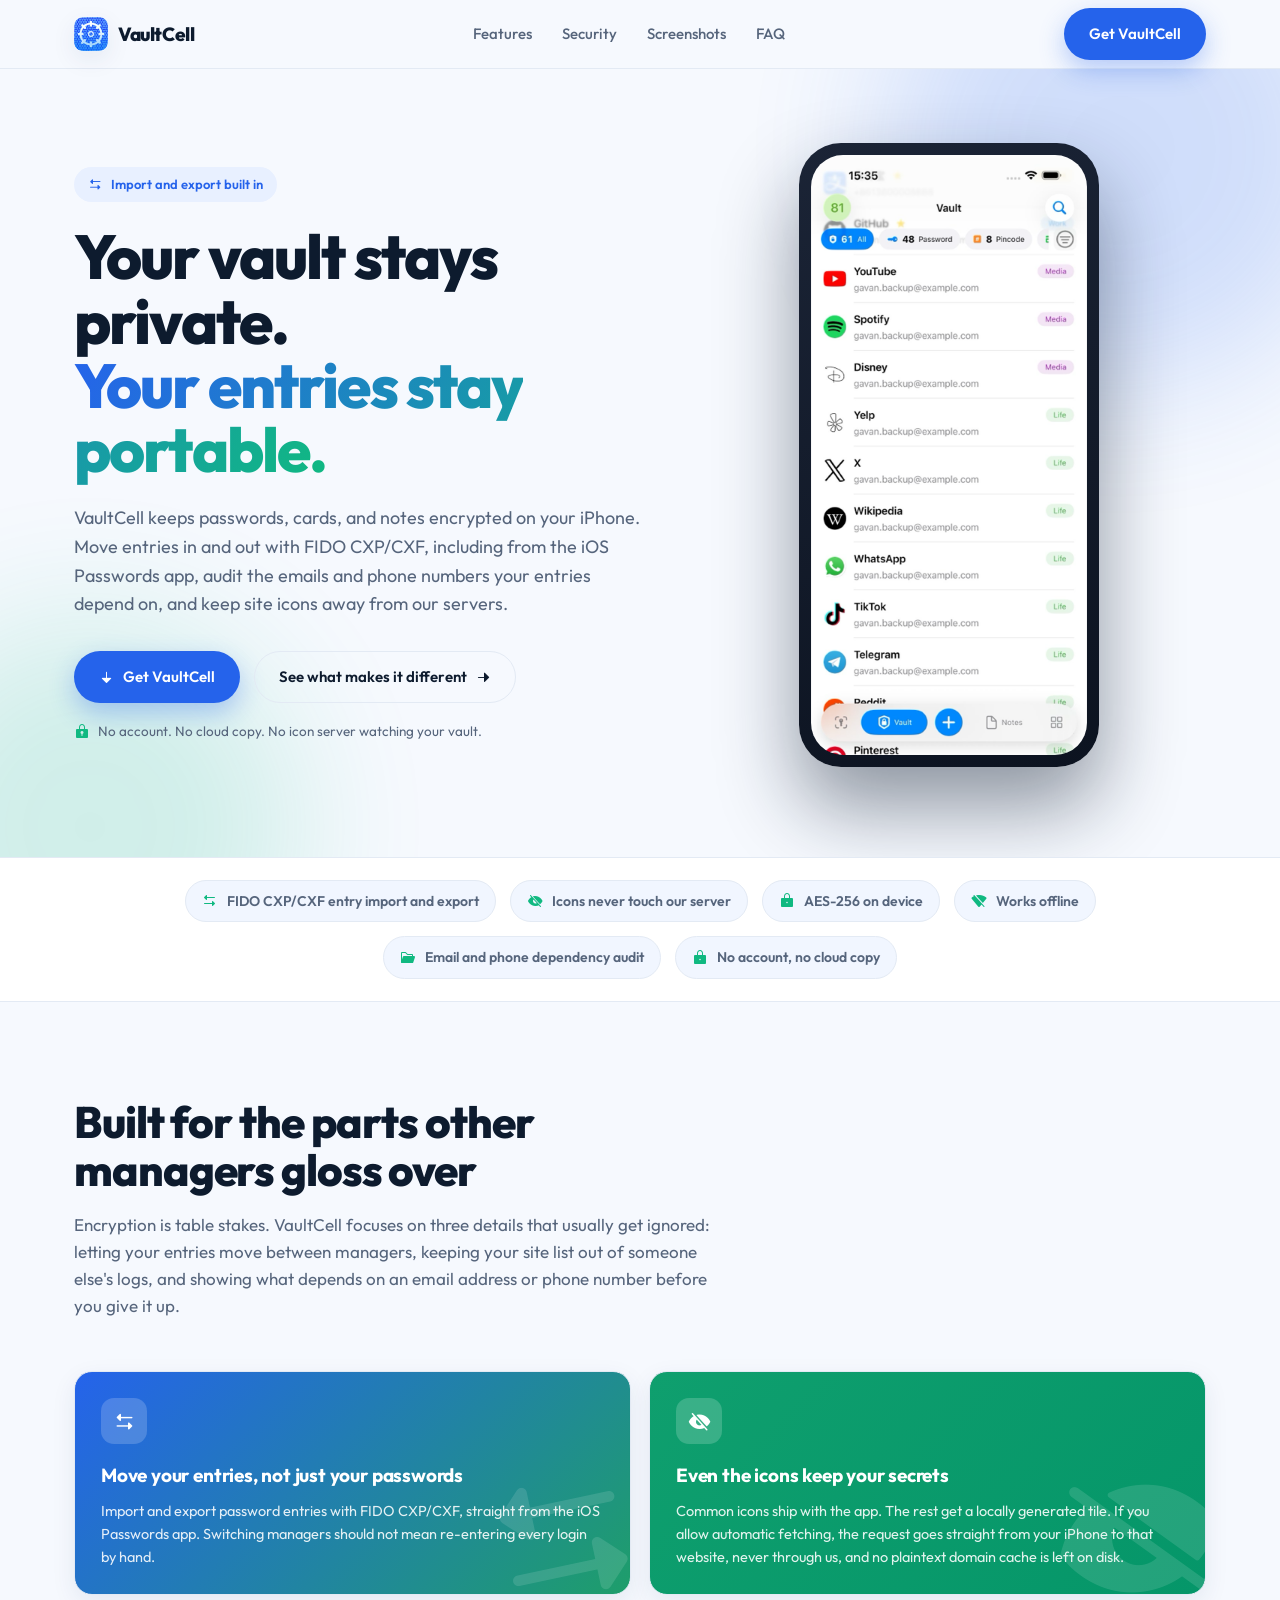
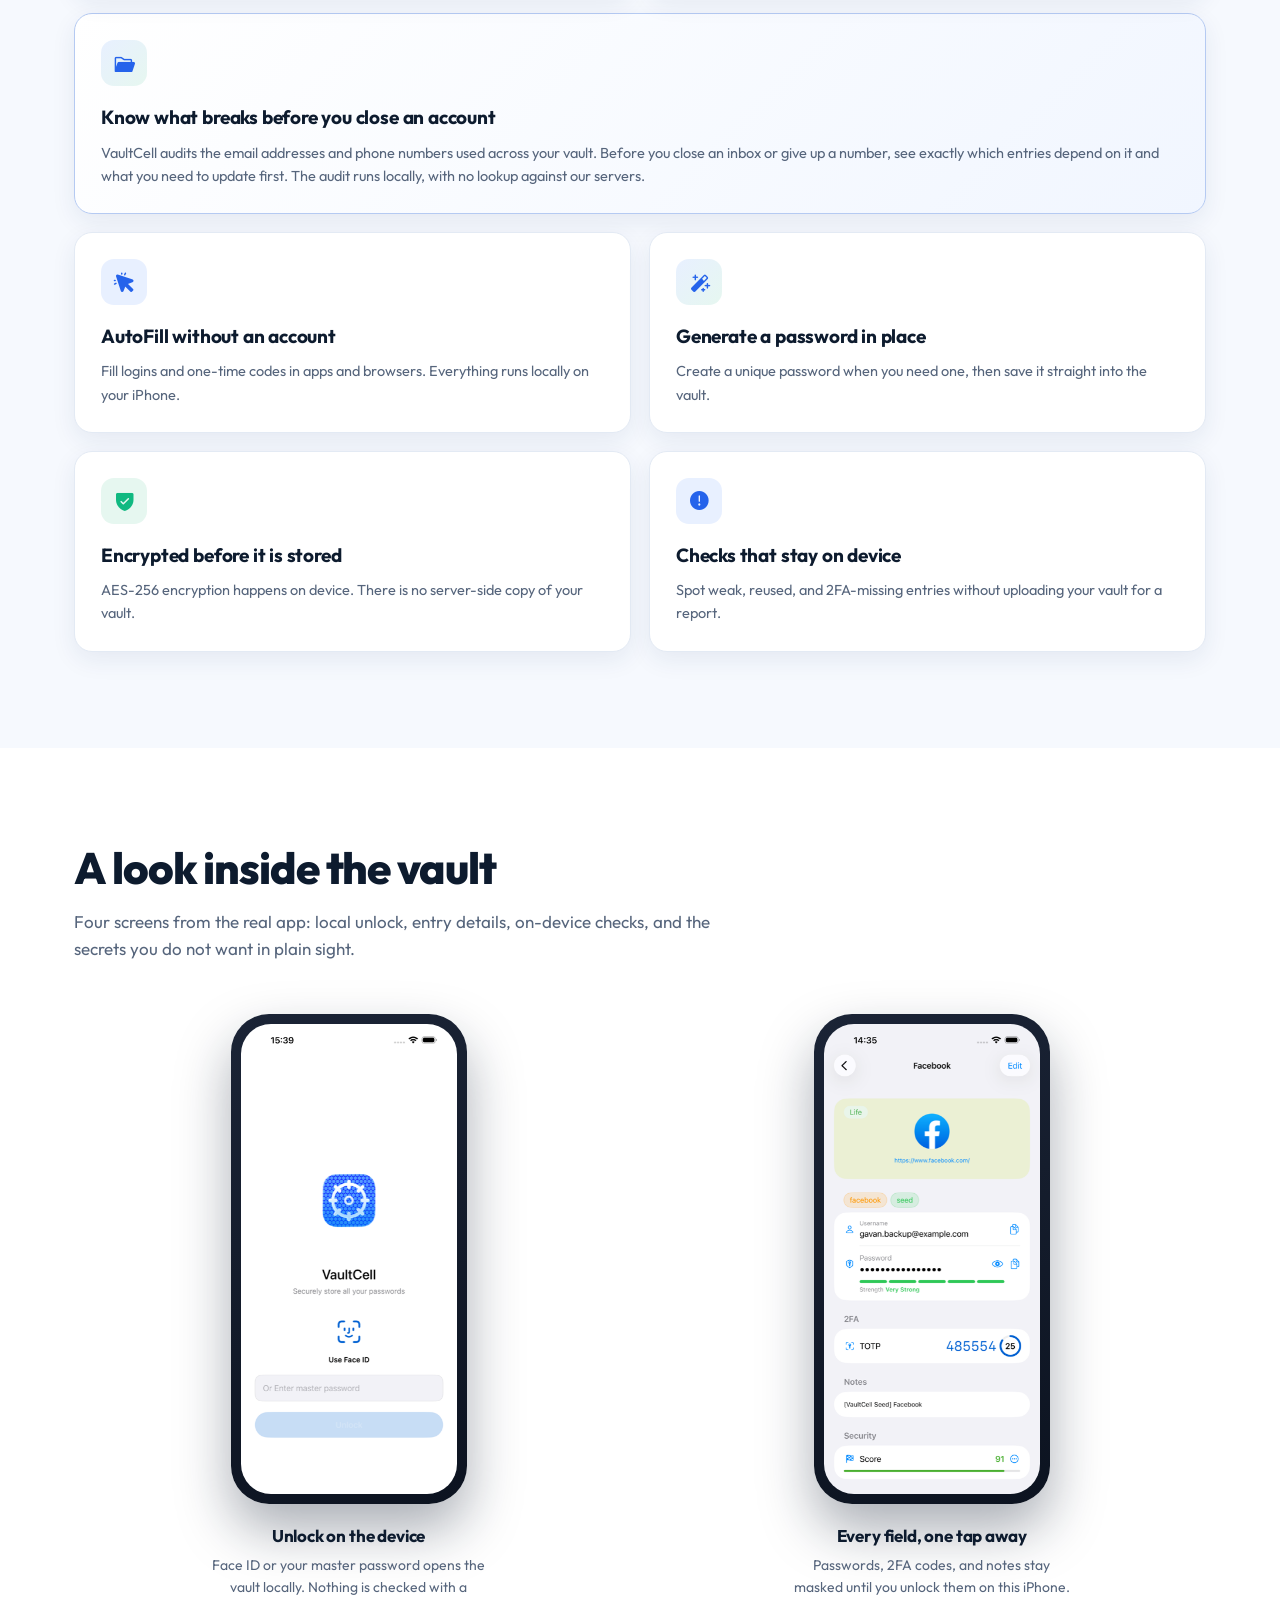
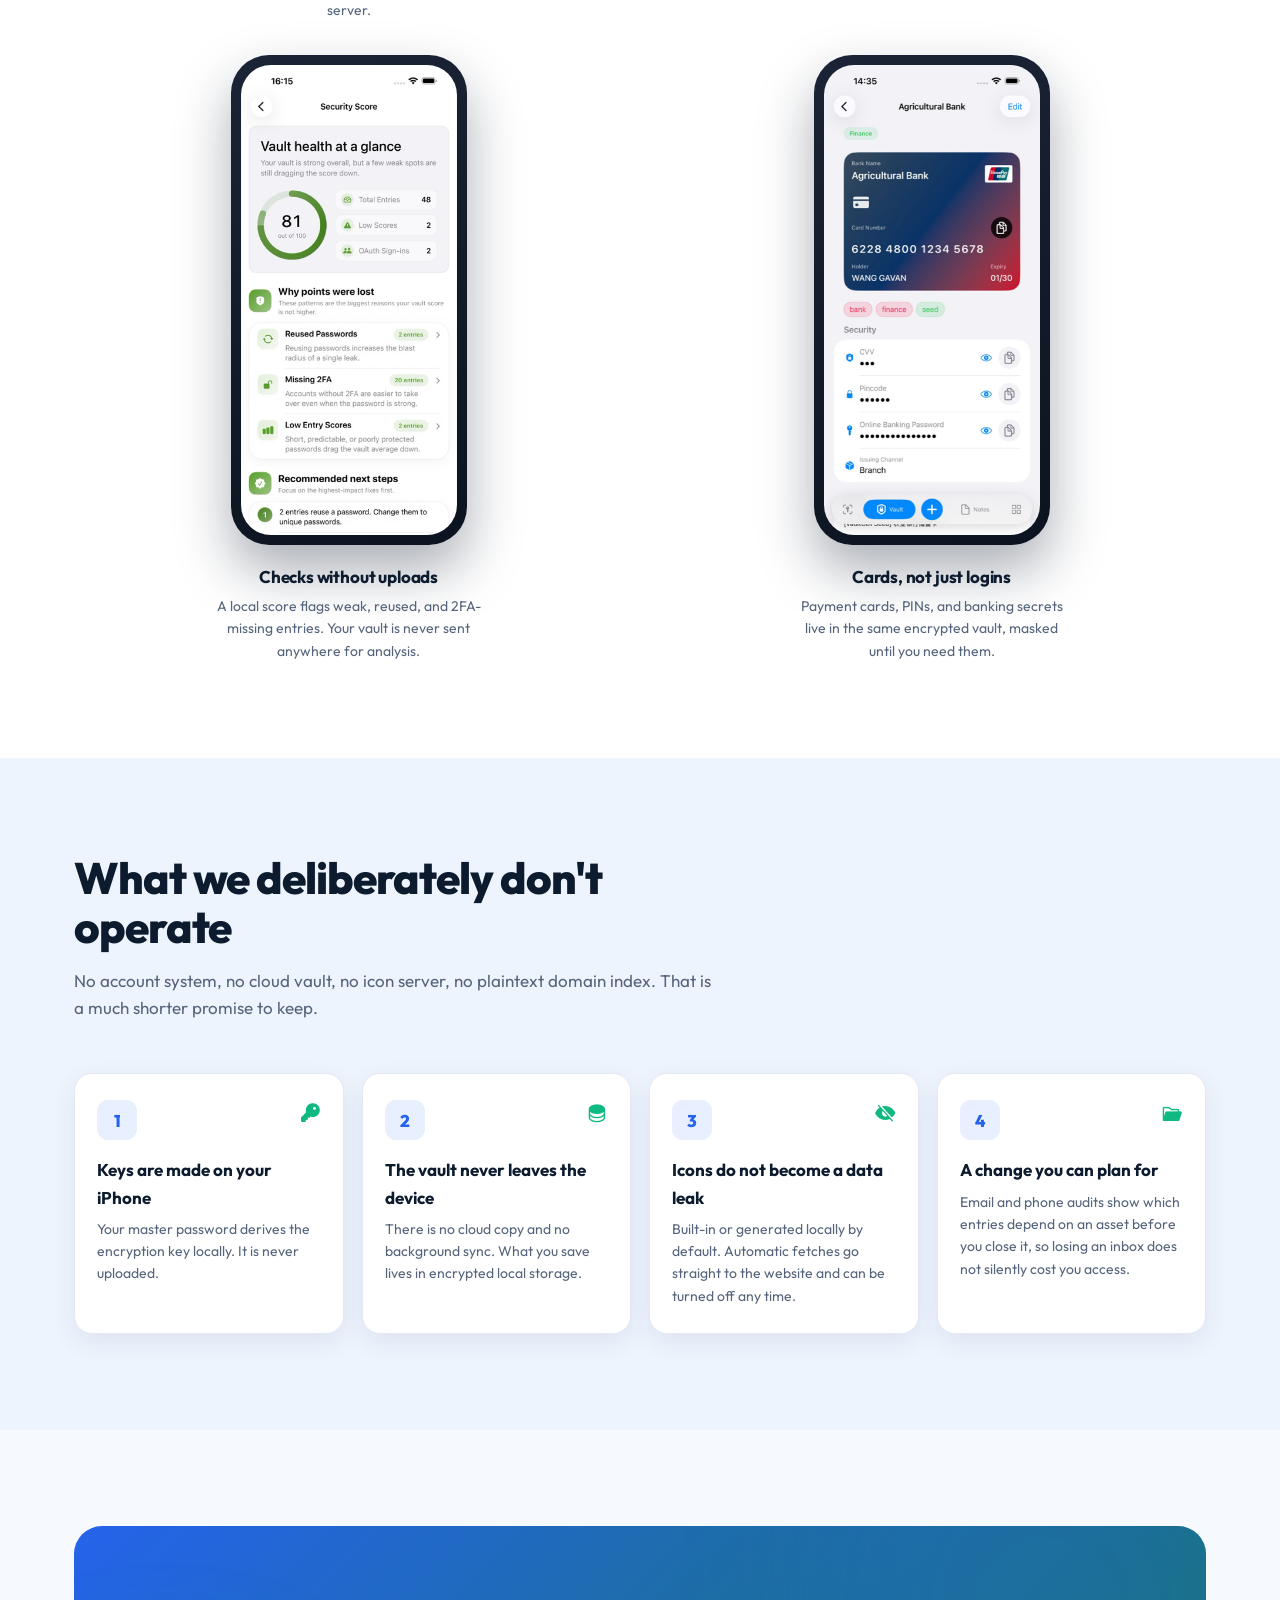
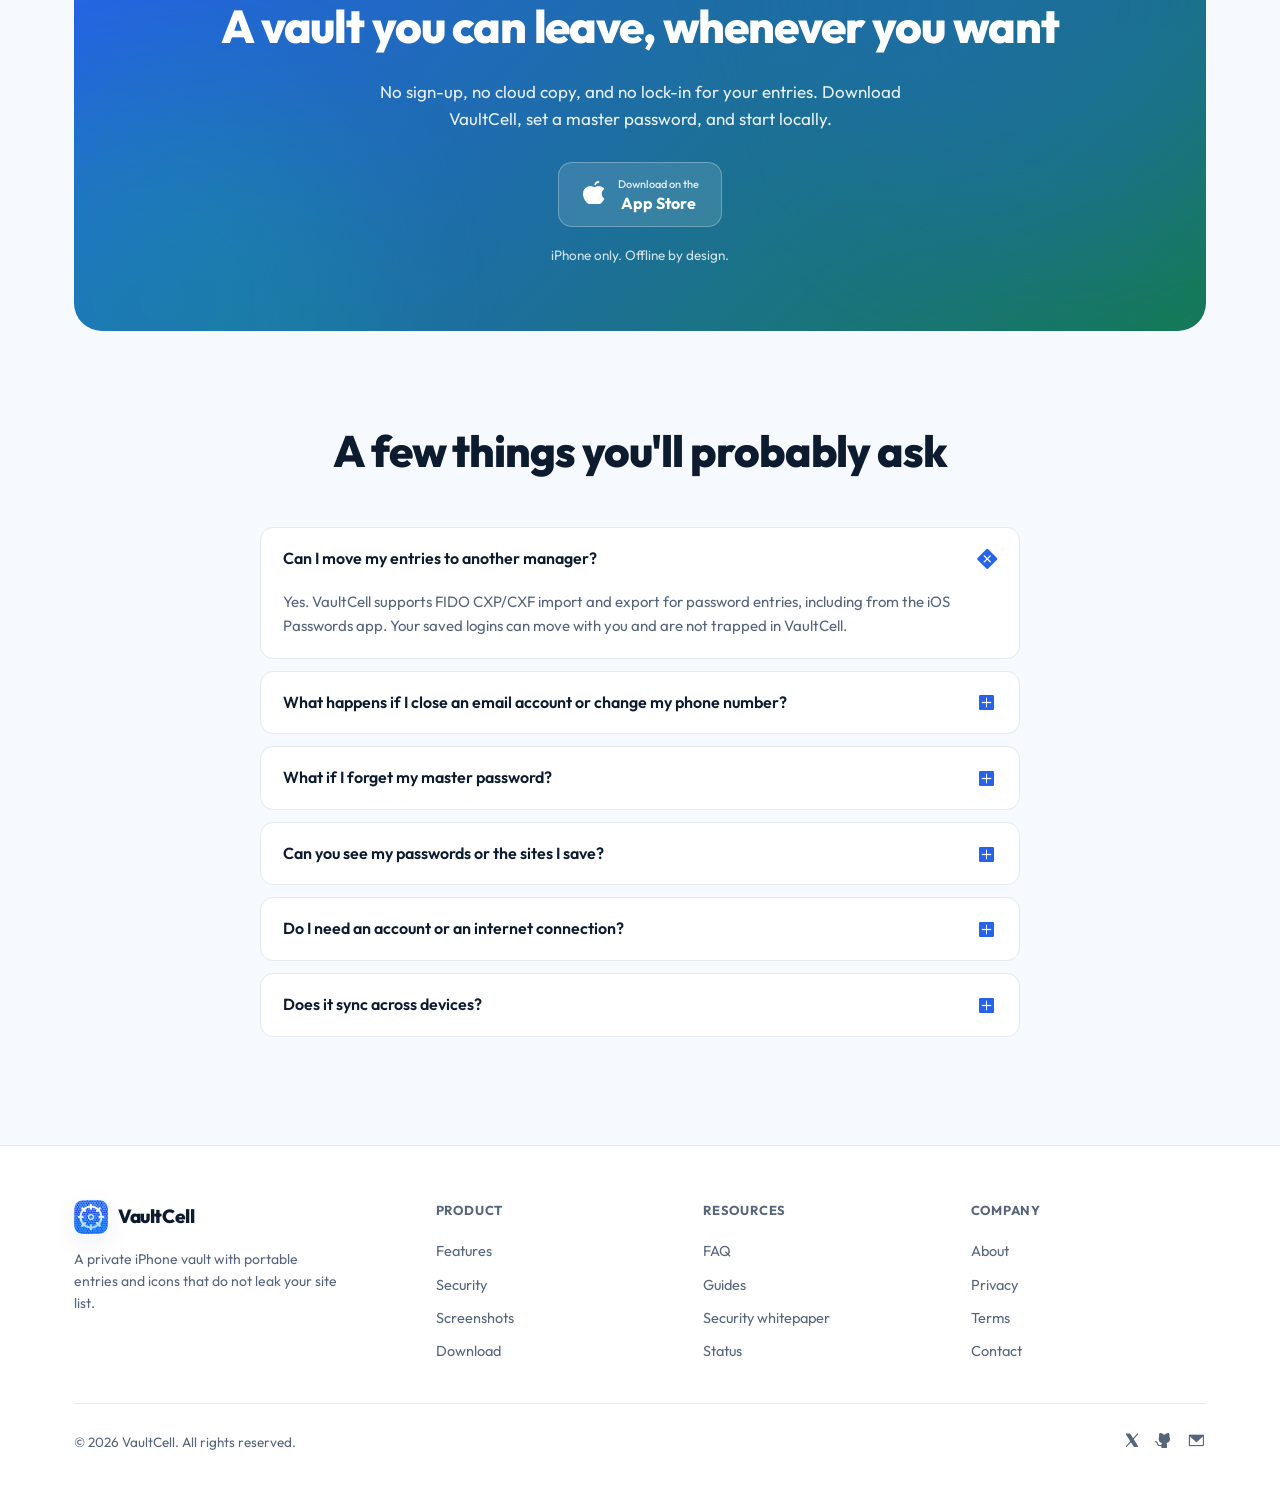
==== commit e20b7e19: "Replace passkey claims with FIDO CXP/CXF entry import-export" ====
--- a/index.html
+++ b/index.html
@@ -3,8 +3,8 @@
 <head>
 <meta charset="UTF-8" />
 <meta name="viewport" content="width=device-width, initial-scale=1.0" />
-<title>VaultCell · A private iPhone vault with passkeys you can take with you</title>
-<meta name="description" content="VaultCell stores passwords, passkeys, cards, and notes in an encrypted vault on your iPhone. Import and export passkeys with FIDO CXP/CXF, audit email and phone dependencies, and keep your site list out of icon servers." />
+<title>VaultCell · A private iPhone vault with import and export built in</title>
+<meta name="description" content="VaultCell keeps passwords, cards, and notes encrypted on your iPhone. Import and export password entries with FIDO CXP/CXF from the iOS Passwords app, audit email and phone dependencies, and keep your site list out of icon servers." />
 <link rel="preconnect" href="https://fonts.googleapis.com" />
 <link rel="preconnect" href="https://fonts.gstatic.com" crossorigin />
 <link href="https://fonts.googleapis.com/css2?family=Outfit:wght@400;500;600;700;800&display=swap" rel="stylesheet" />
@@ -239,9 +239,9 @@
   <div class="hero-bg"><span class="blob b1"></span><span class="blob b2"></span></div>
   <div class="wrap hero-grid">
     <div class="hero-copy reveal">
-      <span class="eyebrow"><i class="ph-fill ph-key"></i> Private vault, portable passkeys</span>
-      <h1>Your vault stays private.<br><span class="grad">Your passkeys stay portable.</span></h1>
-      <p class="lead">VaultCell keeps passwords, passkeys, cards, and notes encrypted on your iPhone. Import and export passkeys with FIDO CXP/CXF, audit the email addresses and phone numbers your entries depend on, and keep site icons away from our servers.</p>
+      <span class="eyebrow"><i class="ph-fill ph-arrows-left-right"></i> Import and export built in</span>
+      <h1>Your vault stays private.<br><span class="grad">Your entries stay portable.</span></h1>
+      <p class="lead">VaultCell keeps passwords, cards, and notes encrypted on your iPhone. Move entries in and out with FIDO CXP/CXF, including from the iOS Passwords app, audit the emails and phone numbers your entries depend on, and keep site icons away from our servers.</p>
       <div class="hero-cta">
         <a class="btn btn-primary" href="#download"><i class="ph-fill ph-arrow-down"></i> Get VaultCell</a>
         <a class="btn btn-ghost" href="#features">See what makes it different <i class="ph-fill ph-arrow-right"></i></a>
@@ -261,7 +261,7 @@
 <!-- TRUST STRIP -->
 <div class="strip">
   <div class="wrap strip-inner reveal">
-    <span class="chip"><i class="ph-fill ph-key"></i> FIDO CXP/CXF passkey import and export</span>
+    <span class="chip"><i class="ph-fill ph-arrows-left-right"></i> FIDO CXP/CXF entry import and export</span>
     <span class="chip"><i class="ph-fill ph-eye-slash"></i> Icons never touch our server</span>
     <span class="chip"><i class="ph-fill ph-lock"></i> AES-256 on device</span>
     <span class="chip"><i class="ph-fill ph-wifi-slash"></i> Works offline</span>
@@ -275,14 +275,14 @@
   <div class="wrap">
     <div class="sec-head reveal">
       <h2>Built for the parts other managers gloss over</h2>
-      <p>Encryption is table stakes. VaultCell focuses on three details that usually get ignored: taking your passkeys with you, keeping your site list out of someone else's logs, and showing what depends on an email address or phone number before you give it up.</p>
+      <p>Encryption is table stakes. VaultCell focuses on three details that usually get ignored: letting your entries move between managers, keeping your site list out of someone else's logs, and showing what depends on an email address or phone number before you give it up.</p>
     </div>
     <div class="bento">
       <div class="bcell feature-hero reveal">
-        <span class="bic"><i class="ph-fill ph-key"></i></span>
-        <h3>Passkeys you can actually take with you</h3>
-        <p>Import and export passkeys with FIDO CXP/CXF instead of locking them inside one provider. Switching managers should not mean starting over.</p>
-        <i class="ph-fill ph-key ghost-ic"></i>
+        <span class="bic"><i class="ph-fill ph-arrows-left-right"></i></span>
+        <h3>Move your entries, not just your passwords</h3>
+        <p>Import and export password entries with FIDO CXP/CXF, straight from the iOS Passwords app. Switching managers should not mean re-entering every login by hand.</p>
+        <i class="ph-fill ph-arrows-left-right ghost-ic"></i>
       </div>
       <div class="bcell feature-hero sec-hero reveal">
         <span class="bic"><i class="ph-fill ph-eye-slash"></i></span>
@@ -403,7 +403,7 @@
     <div class="cta-wrap reveal">
       <span class="blob b1"></span><span class="blob b2"></span>
       <h2>A vault you can leave, whenever you want</h2>
-      <p>No sign-up, no cloud copy, and no lock-in for your passkeys. Download VaultCell, set a master password, and start locally.</p>
+      <p>No sign-up, no cloud copy, and no lock-in for your entries. Download VaultCell, set a master password, and start locally.</p>
       <div class="stores">
         <a class="store" href="#"><i class="ph-fill ph-apple-logo"></i><span class="st"><small>Download on the</small><b>App Store</b></span></a>
       </div>
@@ -420,8 +420,8 @@
     </div>
     <div class="faq">
       <details class="reveal" open>
-        <summary>Can I take my passkeys to another manager?<i class="ph-fill ph-plus"></i></summary>
-        <div class="ans">Yes. VaultCell supports FIDO CXP/CXF import and export, so passkeys can move between services that support the standard. They are not trapped in VaultCell.</div>
+        <summary>Can I move my entries to another manager?<i class="ph-fill ph-plus"></i></summary>
+        <div class="ans">Yes. VaultCell supports FIDO CXP/CXF import and export for password entries, including from the iOS Passwords app. Your saved logins can move with you and are not trapped in VaultCell.</div>
       </details>
       <details class="reveal">
         <summary>What happens if I close an email account or change my phone number?<i class="ph-fill ph-plus"></i></summary>
@@ -456,7 +456,7 @@
           <img class="logo-mark" src="assets/logo.png" alt="VaultCell icon" width="34" height="34" />
           VaultCell
         </a>
-        <p>A private iPhone vault with portable passkeys and icons that do not leak your site list.</p>
+        <p>A private iPhone vault with portable entries and icons that do not leak your site list.</p>
       </div>
       <div class="foot-col">
         <h4>Product</h4>
--- a/assets/icons.css
+++ b/assets/icons.css
@@ -43,23 +43,20 @@
 .ph-fill.ph-arrow-right:before {
   content: "\e06c";
 }
+.ph-fill.ph-arrows-left-right:before {
+  content: "\e0a0";
+}
 .ph-fill.ph-cursor-click:before {
   content: "\e7c8";
 }
 .ph-fill.ph-database:before {
   content: "\e1de";
 }
-.ph-fill.ph-device-mobile:before {
-  content: "\e1e0";
-}
 .ph-fill.ph-envelope-simple:before {
   content: "\e218";
 }
 .ph-fill.ph-eye-slash:before {
   content: "\e224";
-}
-.ph-fill.ph-fingerprint:before {
-  content: "\e23e";
 }
 .ph-fill.ph-folder-open:before {
   content: "\e256";
@@ -75,9 +72,6 @@
 }
 .ph-fill.ph-lock-key:before {
   content: "\e2fe";
-}
-.ph-fill.ph-lock-key-open:before {
-  content: "\e300";
 }
 .ph-fill.ph-magic-wand:before {
   content: "\e6b6";
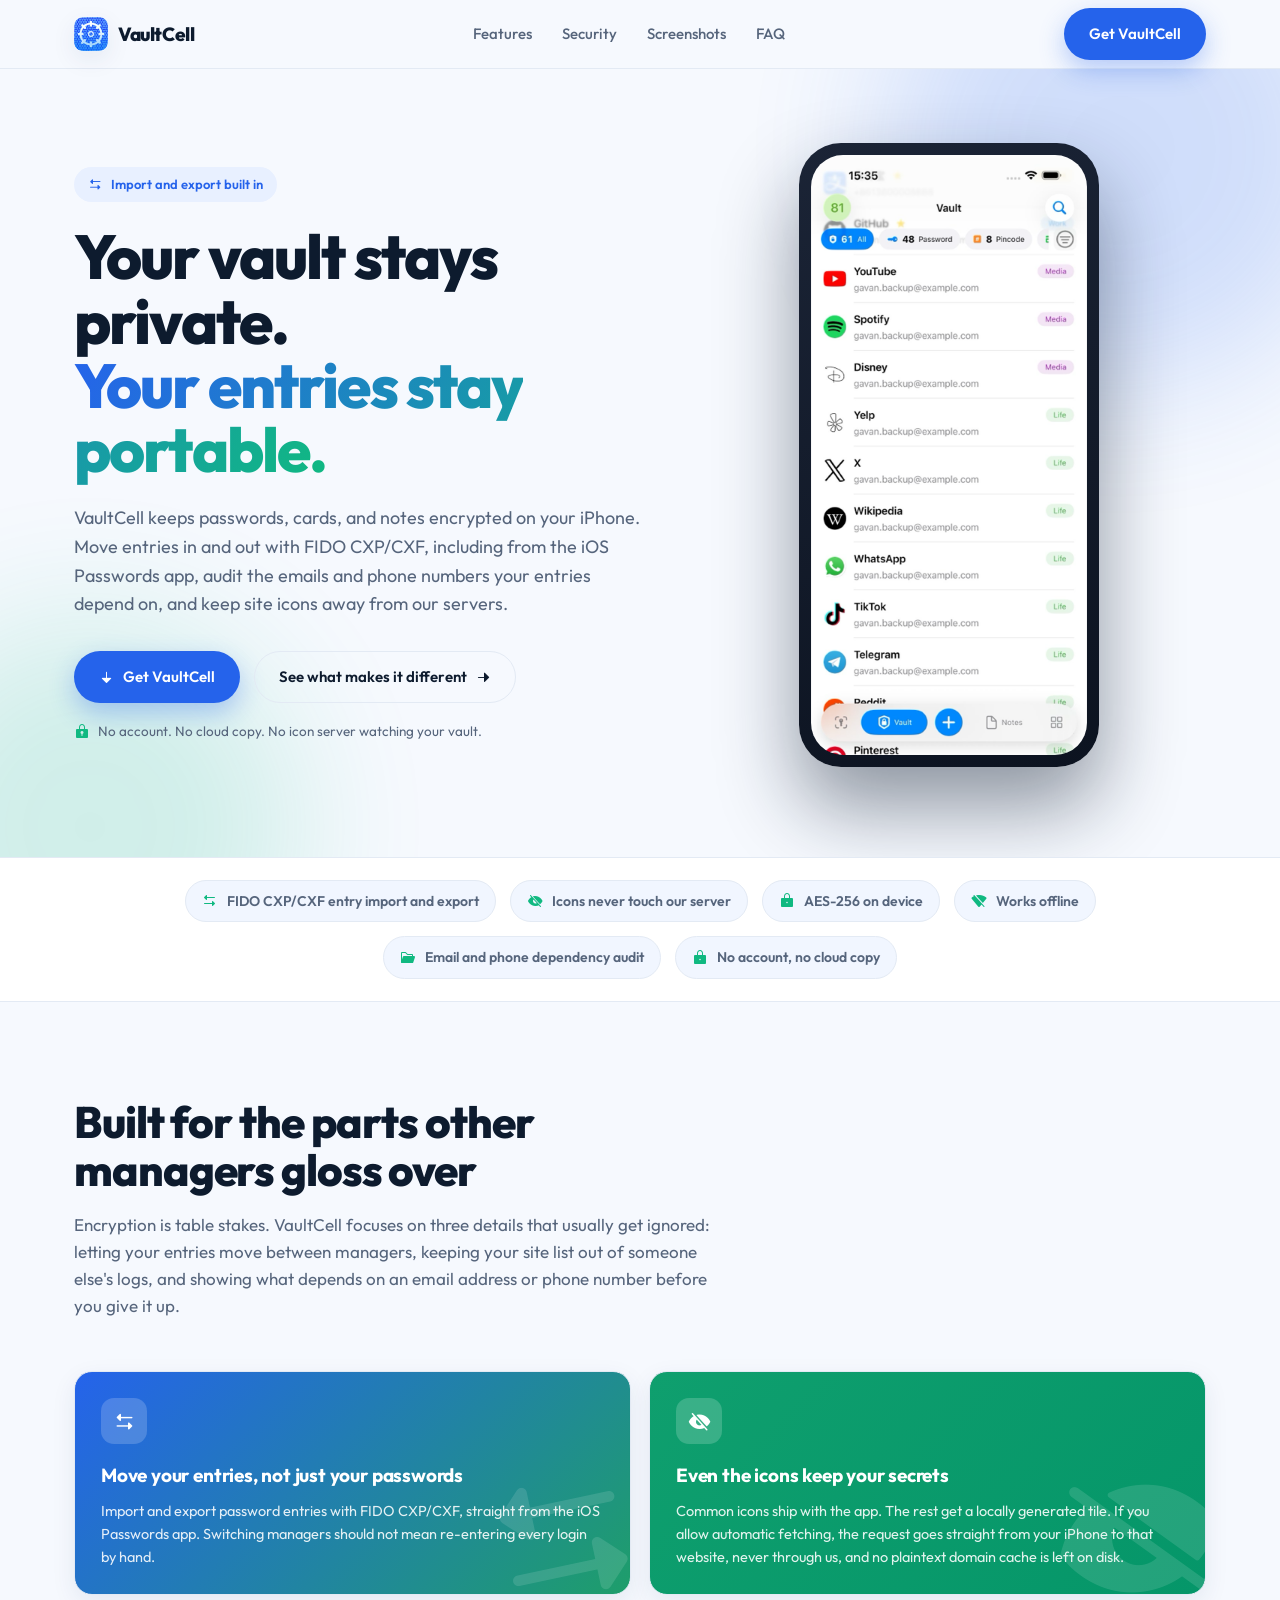
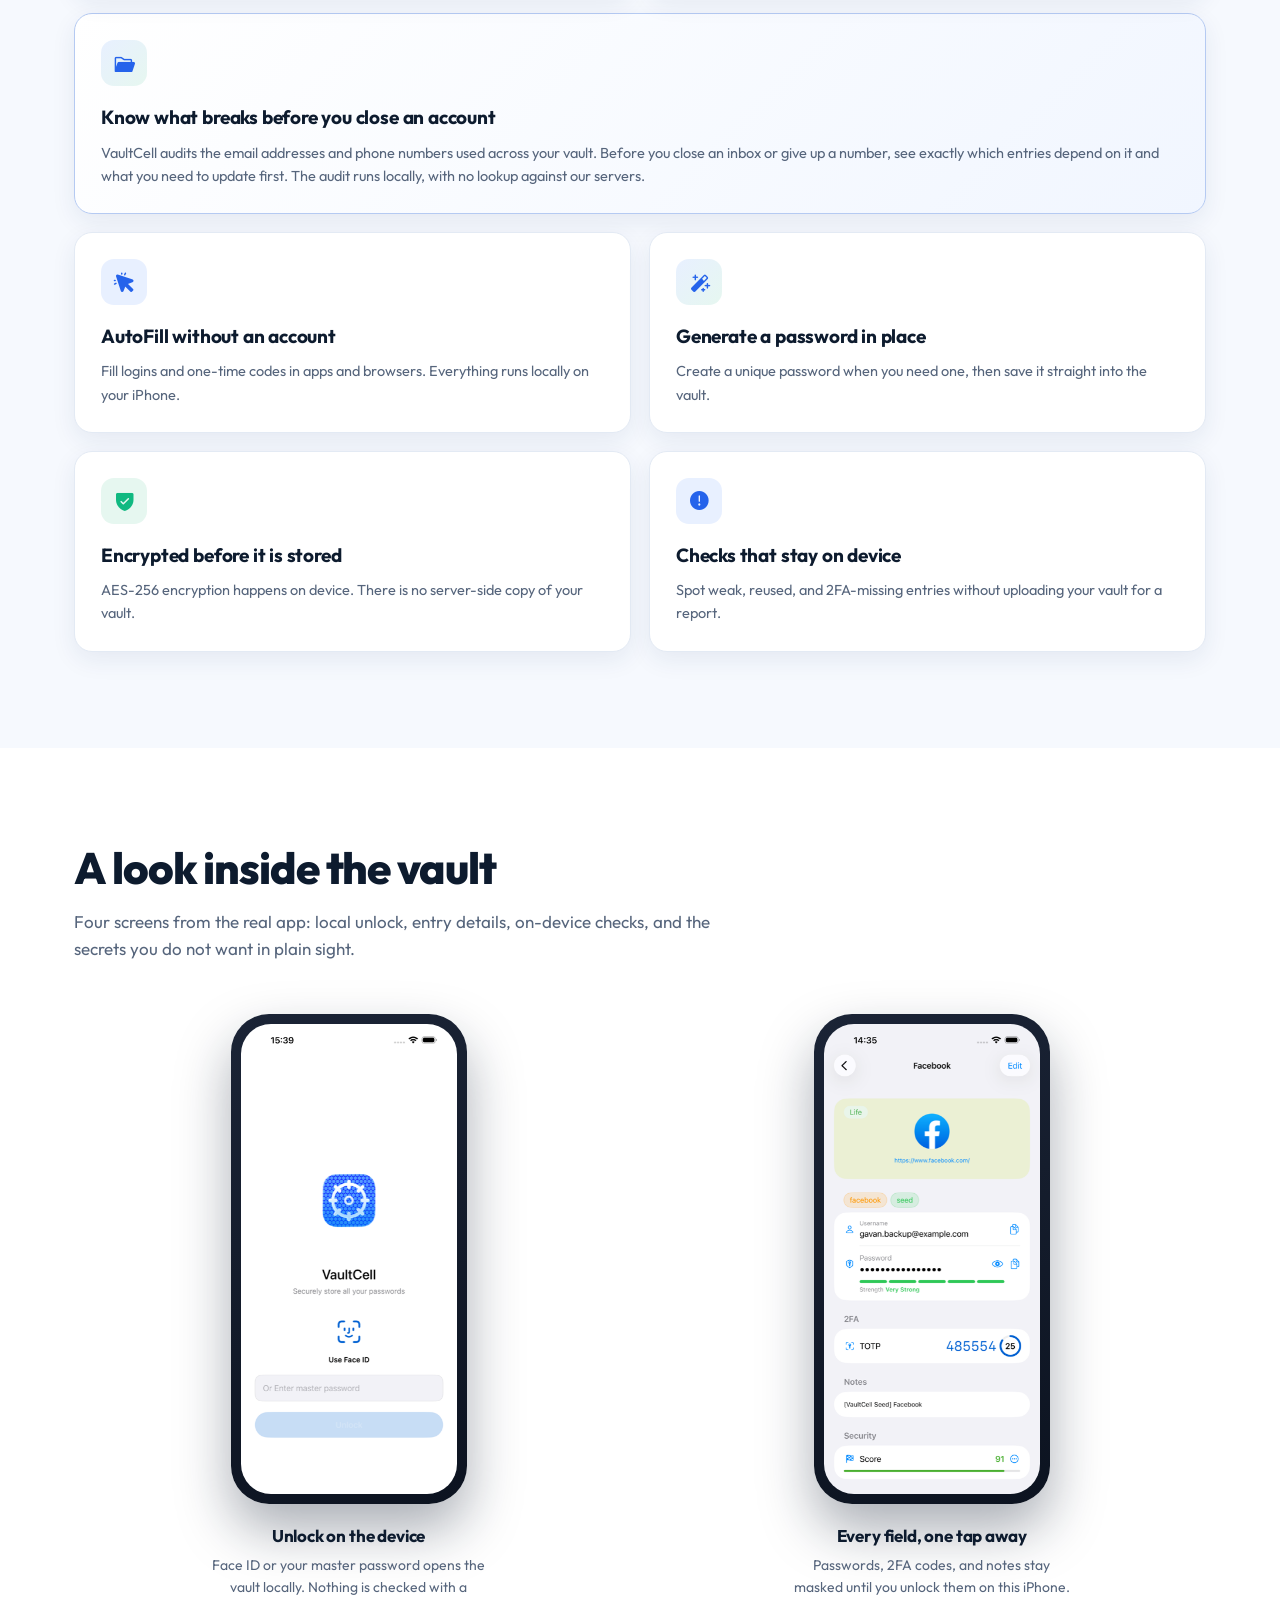
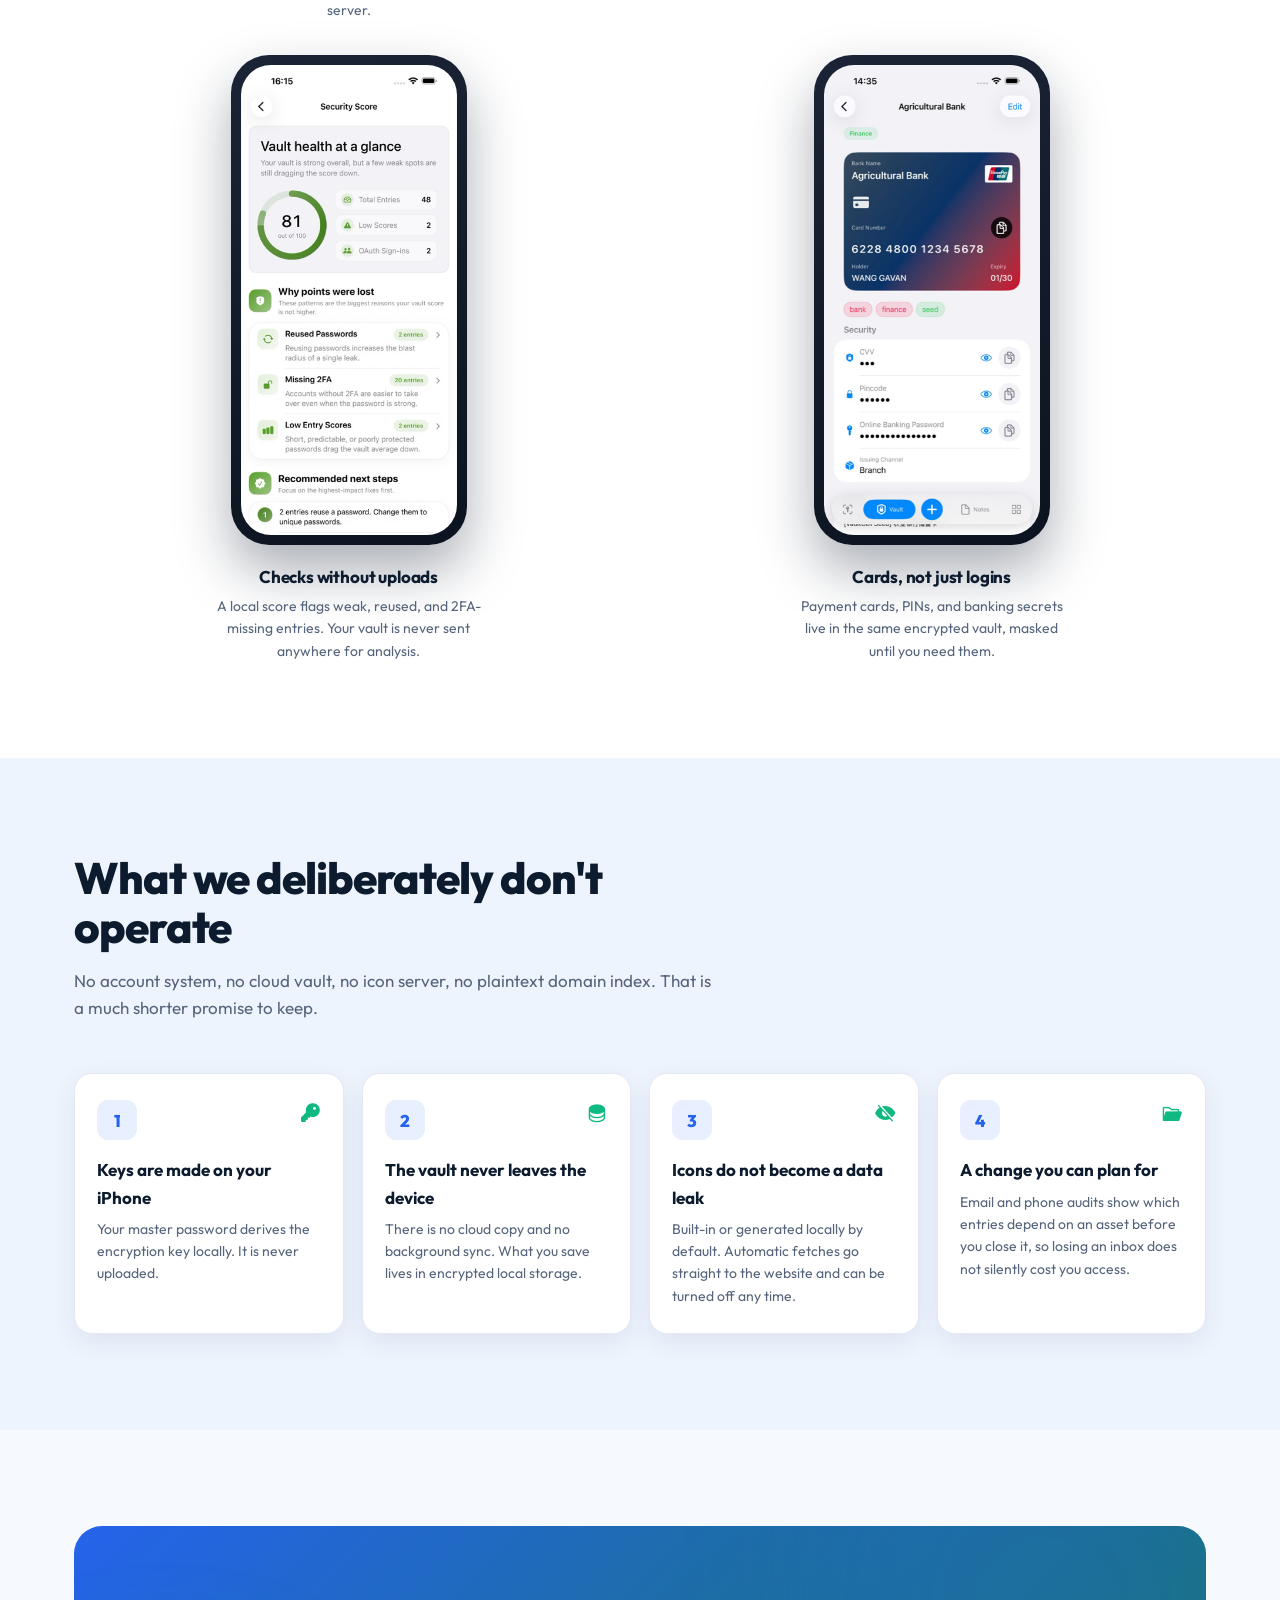
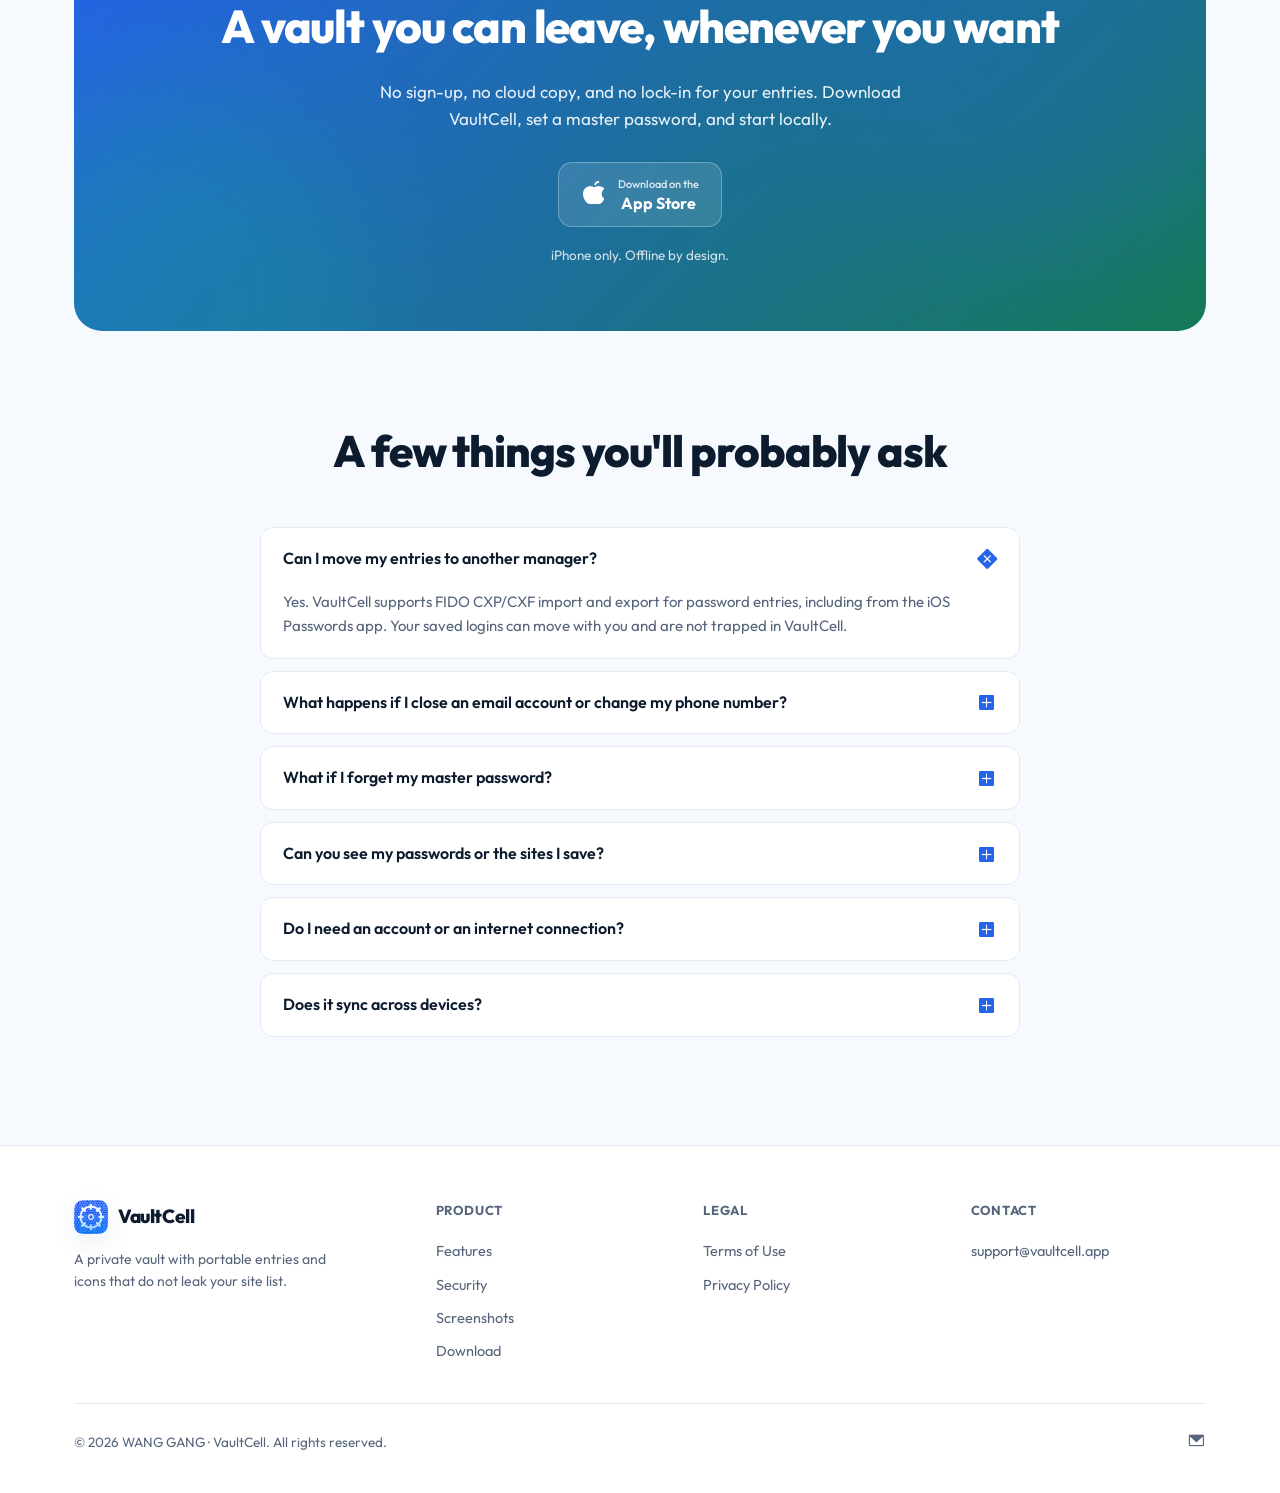
==== commit b40d625d: "Sync footer with legal pages: replace homepage footer with terms.html footer" ====
--- a/index.html
+++ b/index.html
@@ -456,7 +456,7 @@
           <img class="logo-mark" src="assets/logo.png" alt="VaultCell icon" width="34" height="34" />
           VaultCell
         </a>
-        <p>A private iPhone vault with portable entries and icons that do not leak your site list.</p>
+        <p>A private vault with portable entries and icons that do not leak your site list.</p>
       </div>
       <div class="foot-col">
         <h4>Product</h4>
@@ -466,26 +466,19 @@
         <a href="#download">Download</a>
       </div>
       <div class="foot-col">
-        <h4>Resources</h4>
-        <a href="#faq">FAQ</a>
-        <a href="#">Guides</a>
-        <a href="#">Security whitepaper</a>
-        <a href="#">Status</a>
+        <h4>Legal</h4>
+        <a href="terms.html">Terms of Use</a>
+        <a href="privacy.html">Privacy Policy</a>
       </div>
       <div class="foot-col">
-        <h4>Company</h4>
-        <a href="#">About</a>
-        <a href="privacy.html">Privacy</a>
-        <a href="terms.html">Terms</a>
-        <a href="#">Contact</a>
+        <h4>Contact</h4>
+        <a href="mailto:support@vaultcell.app">support@vaultcell.app</a>
       </div>
     </div>
     <div class="foot-bottom">
-      <span>© 2026 VaultCell. All rights reserved.</span>
+      <span>© 2026 WANG GANG · VaultCell. All rights reserved.</span>
       <div class="soc">
-        <a href="#" aria-label="X"><i class="ph-fill ph-x-logo"></i></a>
-        <a href="#" aria-label="GitHub"><i class="ph-fill ph-github-logo"></i></a>
-        <a href="#" aria-label="Email"><i class="ph-fill ph-envelope-simple"></i></a>
+        <a href="mailto:support@vaultcell.app" aria-label="Email"><i class="ph-fill ph-envelope-simple"></i></a>
       </div>
     </div>
   </div>
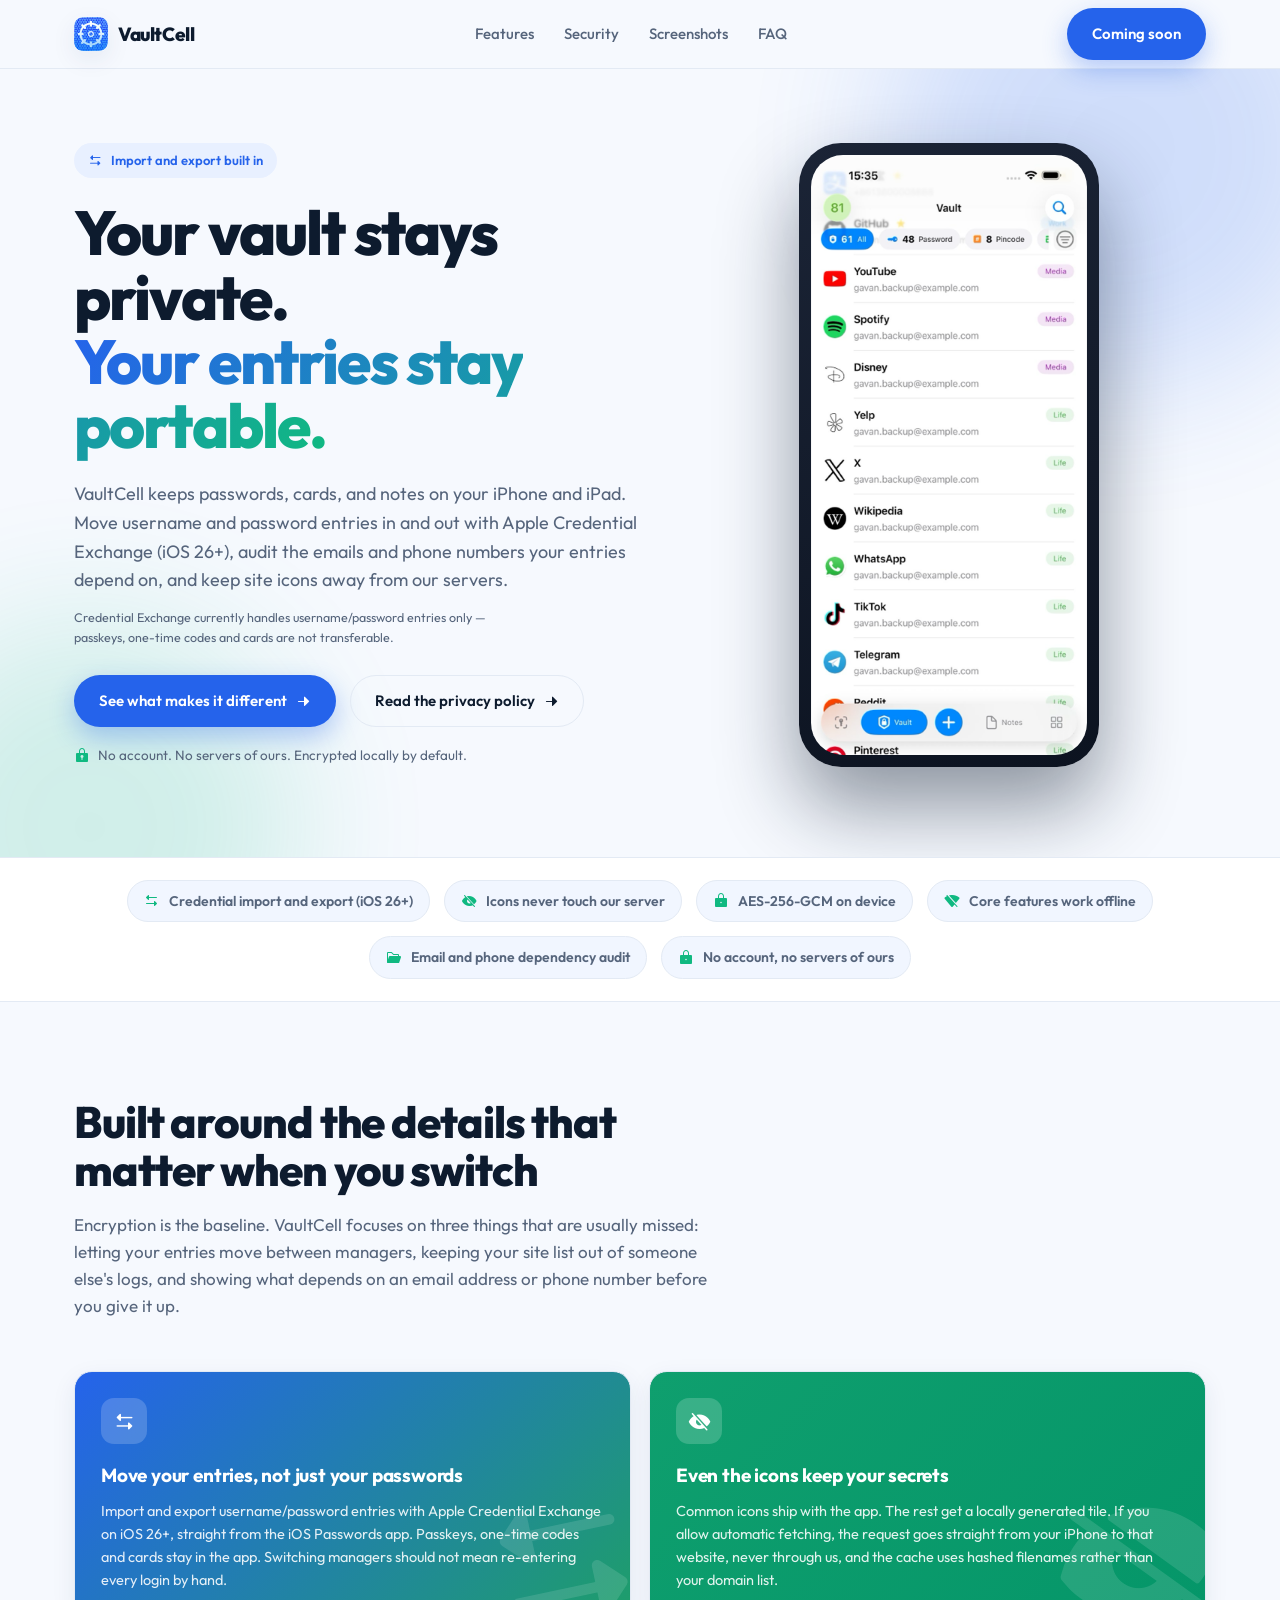
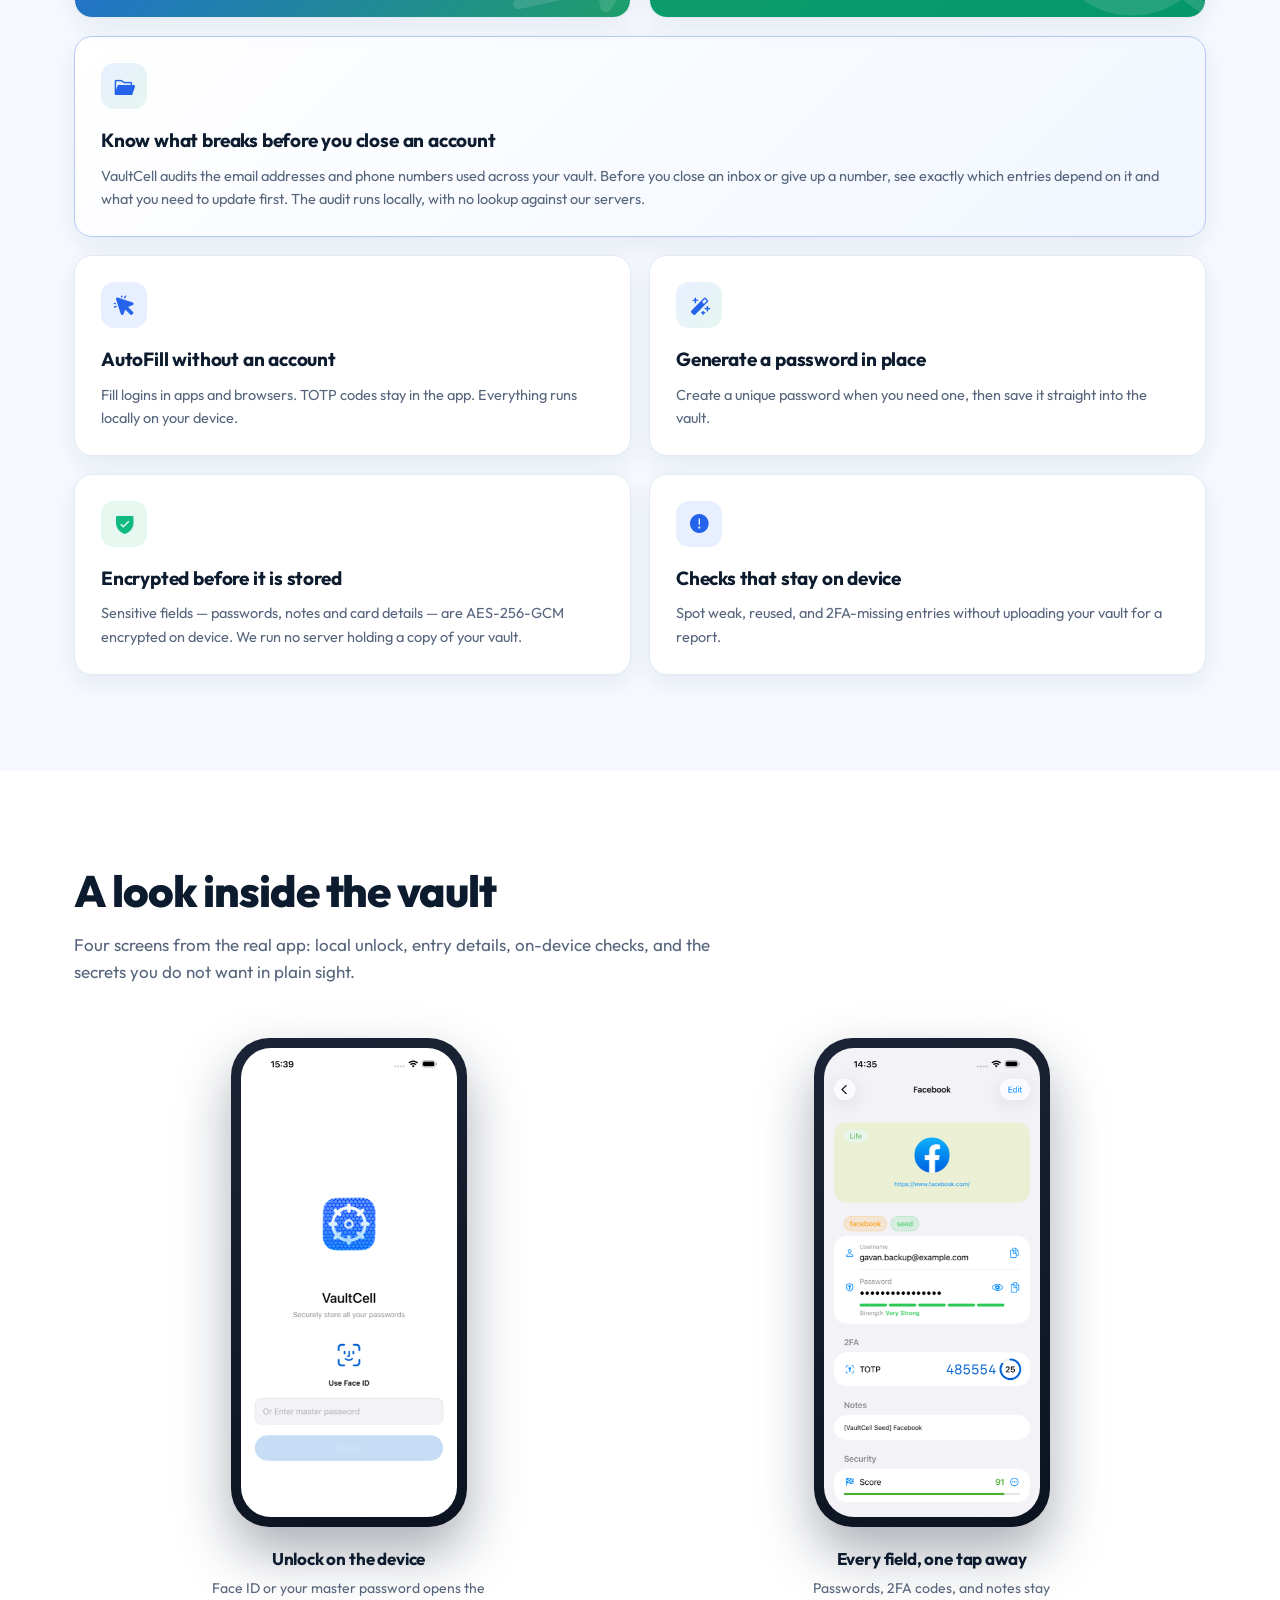
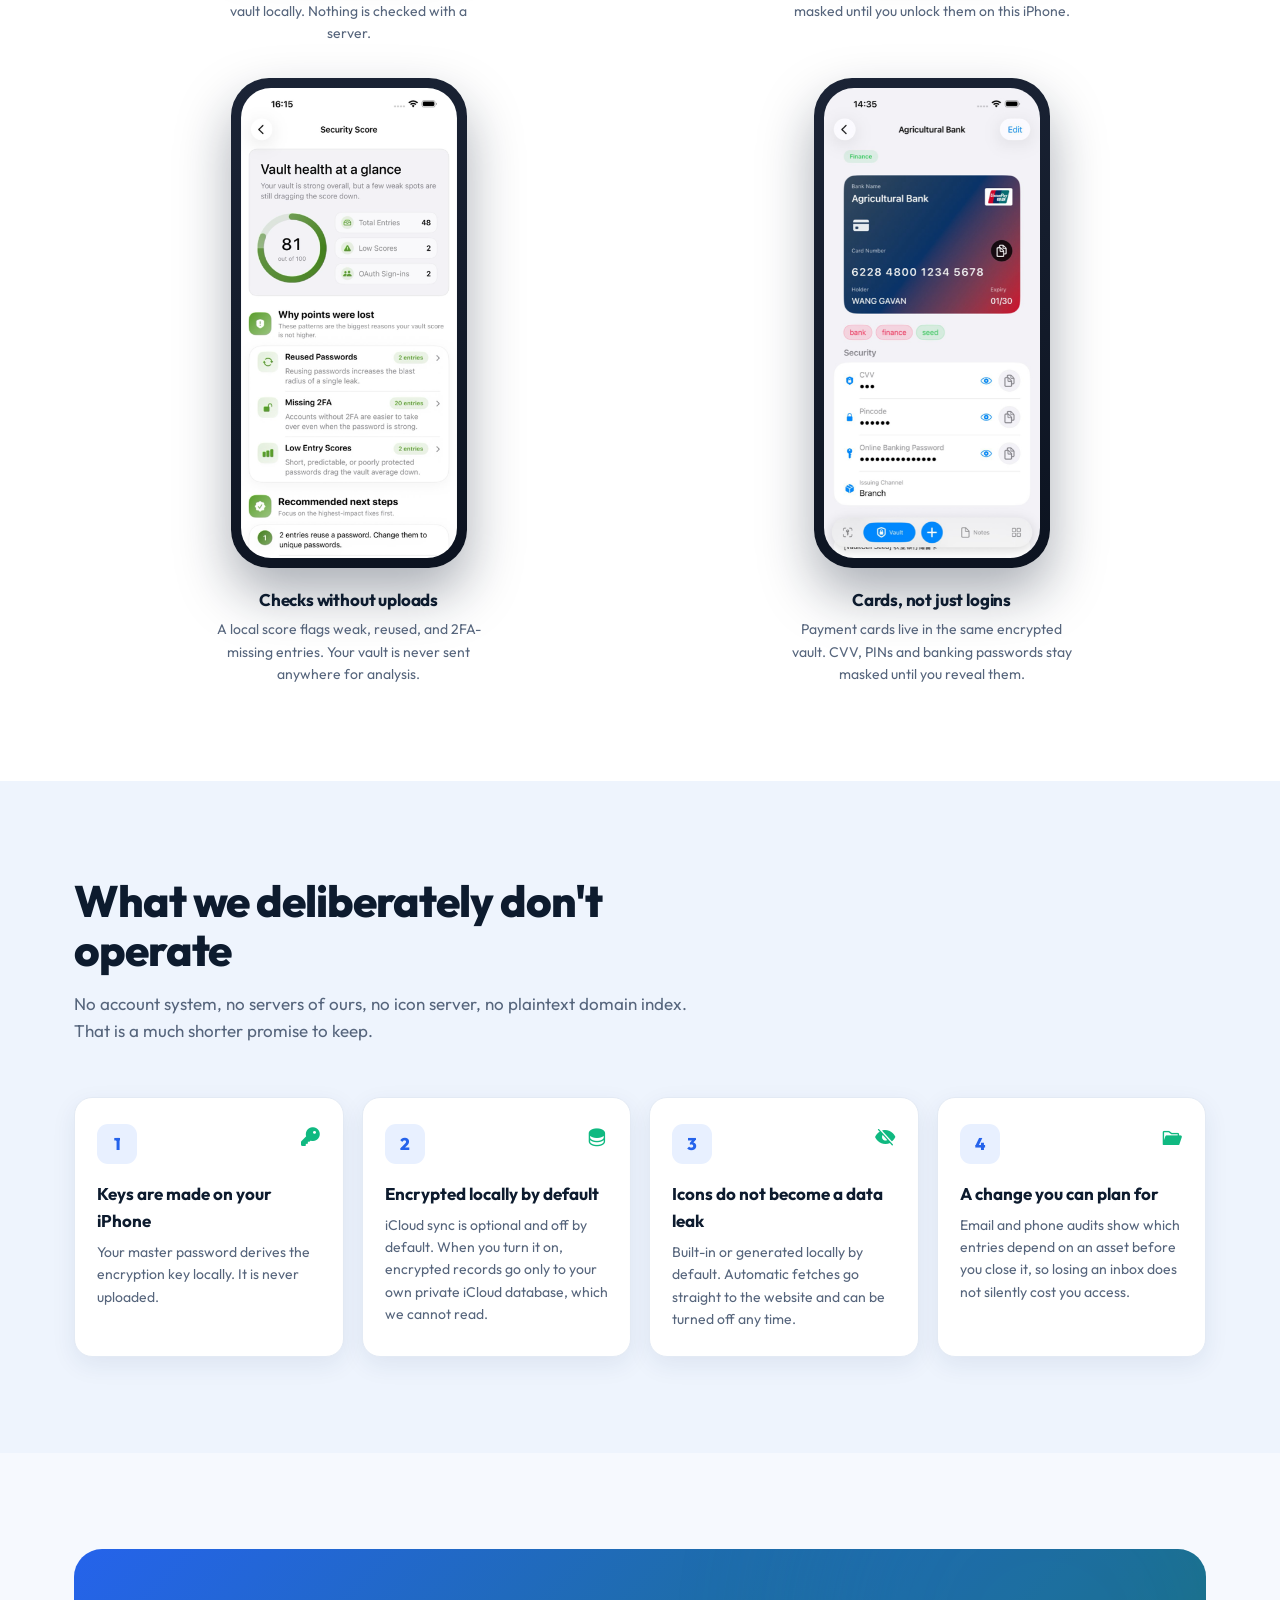
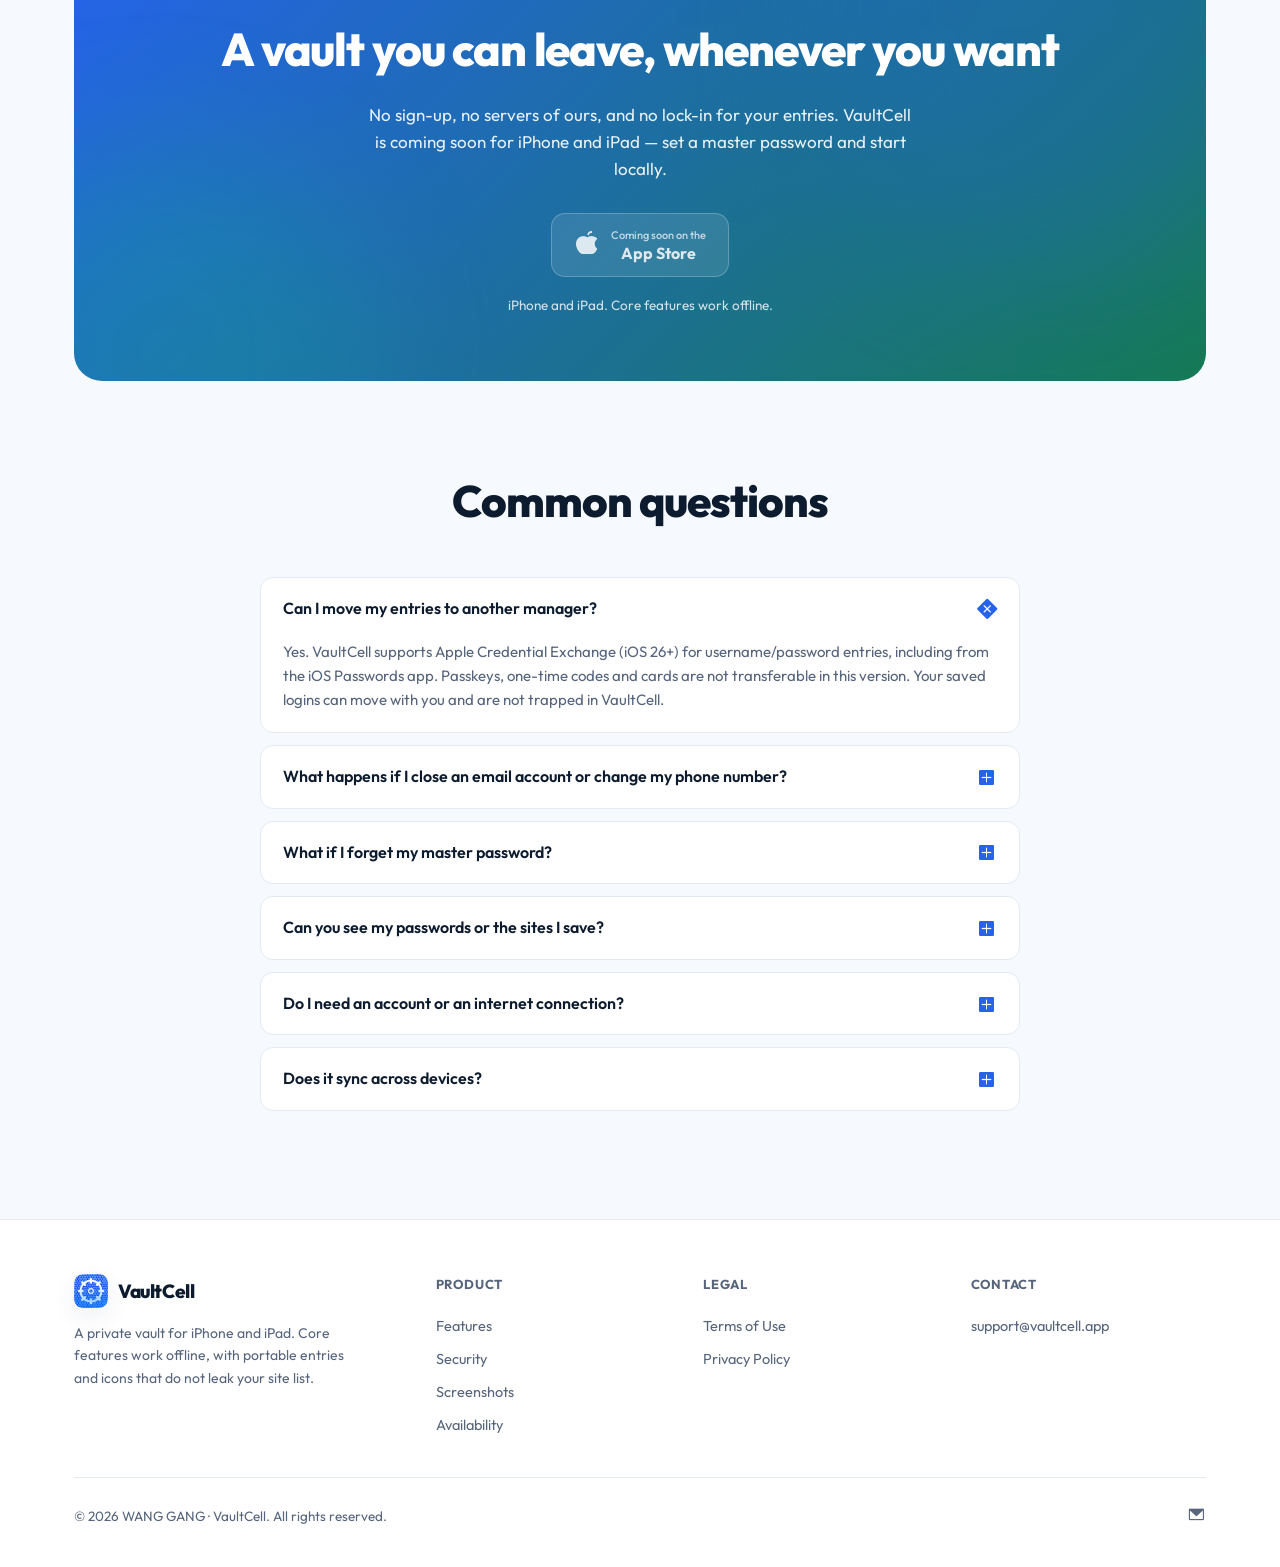
==== commit eb39e668: "Fix landing copy accuracy and unify privacy claims; self-host font and add social metadata" ====
--- a/index.html
+++ b/index.html
@@ -3,15 +3,23 @@
 <head>
 <meta charset="UTF-8" />
 <meta name="viewport" content="width=device-width, initial-scale=1.0" />
-<title>VaultCell · A private iPhone vault with import and export built in</title>
-<meta name="description" content="VaultCell keeps passwords, cards, and notes encrypted on your iPhone. Import and export password entries with FIDO CXP/CXF from the iOS Passwords app, audit email and phone dependencies, and keep your site list out of icon servers." />
-<link rel="preconnect" href="https://fonts.googleapis.com" />
-<link rel="preconnect" href="https://fonts.gstatic.com" crossorigin />
-<link href="https://fonts.googleapis.com/css2?family=Outfit:wght@400;500;600;700;800&display=swap" rel="stylesheet" />
+<title>VaultCell · Private vault for iPhone and iPad</title>
+<meta name="description" content="VaultCell: a local-first iPhone/iPad vault with AES-256-GCM encryption, credential import/export, AutoFill and no account." />
+<link rel="canonical" href="https://vaultcell.app/" />
+<meta property="og:type" content="website" />
+<meta property="og:url" content="https://vaultcell.app/" />
+<meta property="og:title" content="VaultCell · Private vault for iPhone and iPad" />
+<meta property="og:description" content="Local-first vault with AES-256-GCM encryption, credential import/export, AutoFill and no account." />
+<meta property="og:image" content="https://vaultcell.app/assets/logo.png" />
+<meta name="twitter:card" content="summary_large_image" />
+<meta name="twitter:title" content="VaultCell · Private vault for iPhone and iPad" />
+<meta name="twitter:description" content="Local-first vault with AES-256-GCM encryption, credential import/export, AutoFill and no account." />
+<meta name="twitter:image" content="https://vaultcell.app/assets/logo.png" />
 <link rel="stylesheet" href="assets/icons.css" />
 <link rel="icon" type="image/png" href="assets/logo.png" />
 <script>document.documentElement.classList.add('js');</script>
 <style>
+  @font-face{font-family:'Outfit';src:url('assets/fonts/outfit-latin.woff2') format('woff2');font-style:normal;font-weight:400 800;font-display:swap}
   :root{
     --bg:#f6f9fe; --bg-2:#eef4fd; --surface:#ffffff; --surface-2:#f1f6ff;
     --border:#e3eaf4; --text:#0d1b2e; --text-muted:#56657c;
@@ -77,7 +85,8 @@
   .eyebrow i{font-size:15px}
   h1{font-size:clamp(38px,5vw,62px);line-height:1.04;font-weight:800;letter-spacing:-.03em;margin-bottom:22px}
   h1 .grad{background:linear-gradient(120deg,var(--brand),var(--sec));-webkit-background-clip:text;background-clip:text;color:transparent}
-  .hero p.lead{font-size:18px;color:var(--text-muted);max-width:48ch;margin-bottom:32px}
+  .hero p.lead{font-size:18px;color:var(--text-muted);max-width:48ch;margin-bottom:12px}
+  .hero p.fine{font-size:12.5px;color:var(--text-muted);max-width:52ch;margin:0 0 28px}
   .hero-cta{display:flex;gap:14px;flex-wrap:wrap;align-items:center}
   .hero-note{margin-top:18px;font-size:13.5px;color:var(--text-muted);display:flex;align-items:center;gap:8px}
   .hero-note i{color:var(--sec);font-size:16px}
@@ -156,6 +165,8 @@
     color:#fff;padding:13px 22px;border-radius:14px;transition:background .2s, transform .18s}
   .store:hover{background:rgba(255,255,255,.22)}
   .store:active{transform:translateY(1px) scale(.99)}
+  .store.is-soon{cursor:default;opacity:.85}
+  .store.is-soon:hover{background:rgba(255,255,255,.12)}
   .store i{font-size:26px}
   .store .st{min-width:0}
   .store .st small{display:block;font-size:11px;opacity:.85;font-weight:500}
@@ -229,7 +240,7 @@
       <a href="#faq">FAQ</a>
     </nav>
     <div class="nav-cta">
-      <a class="btn btn-primary" href="#download">Get VaultCell</a>
+      <a class="btn btn-primary" href="#download">Coming soon</a>
     </div>
   </div>
 </header>
@@ -241,12 +252,13 @@
     <div class="hero-copy reveal">
       <span class="eyebrow"><i class="ph-fill ph-arrows-left-right"></i> Import and export built in</span>
       <h1>Your vault stays private.<br><span class="grad">Your entries stay portable.</span></h1>
-      <p class="lead">VaultCell keeps passwords, cards, and notes encrypted on your iPhone. Move entries in and out with FIDO CXP/CXF, including from the iOS Passwords app, audit the emails and phone numbers your entries depend on, and keep site icons away from our servers.</p>
+      <p class="lead">VaultCell keeps passwords, cards, and notes on your iPhone and iPad. Move username and password entries in and out with Apple Credential Exchange (iOS 26+), audit the emails and phone numbers your entries depend on, and keep site icons away from our servers.</p>
+      <p class="fine">Credential Exchange currently handles username/password entries only — passkeys, one-time codes and cards are not transferable.</p>
       <div class="hero-cta">
-        <a class="btn btn-primary" href="#download"><i class="ph-fill ph-arrow-down"></i> Get VaultCell</a>
-        <a class="btn btn-ghost" href="#features">See what makes it different <i class="ph-fill ph-arrow-right"></i></a>
-      </div>
-      <div class="hero-note"><i class="ph-fill ph-lock-key"></i> No account. No cloud copy. No icon server watching your vault.</div>
+        <a class="btn btn-primary" href="#features">See what makes it different <i class="ph-fill ph-arrow-right"></i></a>
+        <a class="btn btn-ghost" href="privacy.html">Read the privacy policy <i class="ph-fill ph-arrow-right"></i></a>
+      </div>
+      <div class="hero-note"><i class="ph-fill ph-lock-key"></i> No account. No servers of ours. Encrypted locally by default.</div>
     </div>
 
     <!-- real App screenshot inside a phone frame -->
@@ -261,12 +273,12 @@
 <!-- TRUST STRIP -->
 <div class="strip">
   <div class="wrap strip-inner reveal">
-    <span class="chip"><i class="ph-fill ph-arrows-left-right"></i> FIDO CXP/CXF entry import and export</span>
+    <span class="chip"><i class="ph-fill ph-arrows-left-right"></i> Credential import and export (iOS 26+)</span>
     <span class="chip"><i class="ph-fill ph-eye-slash"></i> Icons never touch our server</span>
-    <span class="chip"><i class="ph-fill ph-lock"></i> AES-256 on device</span>
-    <span class="chip"><i class="ph-fill ph-wifi-slash"></i> Works offline</span>
+    <span class="chip"><i class="ph-fill ph-lock"></i> AES-256-GCM on device</span>
+    <span class="chip"><i class="ph-fill ph-wifi-slash"></i> Core features work offline</span>
     <span class="chip"><i class="ph-fill ph-folder-open"></i> Email and phone dependency audit</span>
-    <span class="chip"><i class="ph-fill ph-lock"></i> No account, no cloud copy</span>
+    <span class="chip"><i class="ph-fill ph-lock"></i> No account, no servers of ours</span>
   </div>
 </div>
 
@@ -274,20 +286,20 @@
 <section class="block" id="features">
   <div class="wrap">
     <div class="sec-head reveal">
-      <h2>Built for the parts other managers gloss over</h2>
-      <p>Encryption is table stakes. VaultCell focuses on three details that usually get ignored: letting your entries move between managers, keeping your site list out of someone else's logs, and showing what depends on an email address or phone number before you give it up.</p>
+      <h2>Built around the details that matter when you switch</h2>
+      <p>Encryption is the baseline. VaultCell focuses on three things that are usually missed: letting your entries move between managers, keeping your site list out of someone else's logs, and showing what depends on an email address or phone number before you give it up.</p>
     </div>
     <div class="bento">
       <div class="bcell feature-hero reveal">
         <span class="bic"><i class="ph-fill ph-arrows-left-right"></i></span>
         <h3>Move your entries, not just your passwords</h3>
-        <p>Import and export password entries with FIDO CXP/CXF, straight from the iOS Passwords app. Switching managers should not mean re-entering every login by hand.</p>
+        <p>Import and export username/password entries with Apple Credential Exchange on iOS 26+, straight from the iOS Passwords app. Passkeys, one-time codes and cards stay in the app. Switching managers should not mean re-entering every login by hand.</p>
         <i class="ph-fill ph-arrows-left-right ghost-ic"></i>
       </div>
       <div class="bcell feature-hero sec-hero reveal">
         <span class="bic"><i class="ph-fill ph-eye-slash"></i></span>
         <h3>Even the icons keep your secrets</h3>
-        <p>Common icons ship with the app. The rest get a locally generated tile. If you allow automatic fetching, the request goes straight from your iPhone to that website, never through us, and no plaintext domain cache is left on disk.</p>
+        <p>Common icons ship with the app. The rest get a locally generated tile. If you allow automatic fetching, the request goes straight from your iPhone to that website, never through us, and the cache uses hashed filenames rather than your domain list.</p>
         <i class="ph-fill ph-eye-slash ghost-ic"></i>
       </div>
 
@@ -300,7 +312,7 @@
       <div class="bcell span3 reveal">
         <span class="bic c-brand"><i class="ph-fill ph-cursor-click"></i></span>
         <h3>AutoFill without an account</h3>
-        <p>Fill logins and one-time codes in apps and browsers. Everything runs locally on your iPhone.</p>
+        <p>Fill logins in apps and browsers. TOTP codes stay in the app. Everything runs locally on your device.</p>
       </div>
       <div class="bcell span3 reveal">
         <span class="bic c-mix"><i class="ph-fill ph-magic-wand"></i></span>
@@ -310,7 +322,7 @@
       <div class="bcell span3 reveal">
         <span class="bic c-sec"><i class="ph-fill ph-shield-check"></i></span>
         <h3>Encrypted before it is stored</h3>
-        <p>AES-256 encryption happens on device. There is no server-side copy of your vault.</p>
+        <p>Sensitive fields — passwords, notes and card details — are AES-256-GCM encrypted on device. We run no server holding a copy of your vault.</p>
       </div>
       <div class="bcell span3 reveal">
         <span class="bic c-brand"><i class="ph-fill ph-warning-circle"></i></span>
@@ -354,7 +366,7 @@
         <div class="shot"><img src="assets/shot-detail-card.png" alt="VaultCell bank card entry with card number, CVV, and online banking passwords" /></div>
         <div class="shot-cap">
           <h3>Cards, not just logins</h3>
-          <p>Payment cards, PINs, and banking secrets live in the same encrypted vault, masked until you need them.</p>
+          <p>Payment cards live in the same encrypted vault. CVV, PINs and banking passwords stay masked until you reveal them.</p>
         </div>
       </div>
     </div>
@@ -366,7 +378,7 @@
   <div class="wrap">
     <div class="sec-head reveal">
       <h2>What we deliberately don't operate</h2>
-      <p>No account system, no cloud vault, no icon server, no plaintext domain index. That is a much shorter promise to keep.</p>
+      <p>No account system, no servers of ours, no icon server, no plaintext domain index. That is a much shorter promise to keep.</p>
     </div>
     <div class="flow">
       <div class="flow-step reveal">
@@ -378,8 +390,8 @@
       <div class="flow-step reveal">
         <span class="num">2</span>
         <div class="fic"><i class="ph-fill ph-database"></i></div>
-        <h3>The vault never leaves the device</h3>
-        <p>There is no cloud copy and no background sync. What you save lives in encrypted local storage.</p>
+        <h3>Encrypted locally by default</h3>
+        <p>iCloud sync is optional and off by default. When you turn it on, encrypted records go only to your own private iCloud database, which we cannot read.</p>
       </div>
       <div class="flow-step reveal">
         <span class="num">3</span>
@@ -403,11 +415,11 @@
     <div class="cta-wrap reveal">
       <span class="blob b1"></span><span class="blob b2"></span>
       <h2>A vault you can leave, whenever you want</h2>
-      <p>No sign-up, no cloud copy, and no lock-in for your entries. Download VaultCell, set a master password, and start locally.</p>
+      <p>No sign-up, no servers of ours, and no lock-in for your entries. VaultCell is coming soon for iPhone and iPad — set a master password and start locally.</p>
       <div class="stores">
-        <a class="store" href="#"><i class="ph-fill ph-apple-logo"></i><span class="st"><small>Download on the</small><b>App Store</b></span></a>
-      </div>
-      <div class="cta-sub">iPhone only. Offline by design.</div>
+        <span class="store is-soon" aria-disabled="true"><i class="ph-fill ph-apple-logo"></i><span class="st"><small>Coming soon on the</small><b>App Store</b></span></span>
+      </div>
+      <div class="cta-sub">iPhone and iPad. Core features work offline.</div>
     </div>
   </div>
 </section>
@@ -416,12 +428,12 @@
 <section class="block" id="faq" style="padding-top:0">
   <div class="wrap">
     <div class="sec-head reveal" style="margin-left:auto;margin-right:auto;text-align:center">
-      <h2>A few things you'll probably ask</h2>
+      <h2>Common questions</h2>
     </div>
     <div class="faq">
       <details class="reveal" open>
         <summary>Can I move my entries to another manager?<i class="ph-fill ph-plus"></i></summary>
-        <div class="ans">Yes. VaultCell supports FIDO CXP/CXF import and export for password entries, including from the iOS Passwords app. Your saved logins can move with you and are not trapped in VaultCell.</div>
+        <div class="ans">Yes. VaultCell supports Apple Credential Exchange (iOS 26+) for username/password entries, including from the iOS Passwords app. Passkeys, one-time codes and cards are not transferable in this version. Your saved logins can move with you and are not trapped in VaultCell.</div>
       </details>
       <details class="reveal">
         <summary>What happens if I close an email account or change my phone number?<i class="ph-fill ph-plus"></i></summary>
@@ -429,19 +441,19 @@
       </details>
       <details class="reveal">
         <summary>What if I forget my master password?<i class="ph-fill ph-plus"></i></summary>
-        <div class="ans">We cannot reset it. There is no account or server holding your key. When you set up your vault, you get recovery keys to store offline. Keep them somewhere safe, because they are the only way back in.</div>
+        <div class="ans">We cannot reset it — there is no account or server holding your key. Keep your encrypted backup file and its password safe; that is the only way back in.</div>
       </details>
       <details class="reveal">
         <summary>Can you see my passwords or the sites I save?<i class="ph-fill ph-plus"></i></summary>
-        <div class="ans">No. There is no server-side vault, and we do not run an icon lookup service. Built-in icons are local. If automatic fetching is on, your iPhone contacts the website directly, not us.</div>
+        <div class="ans">No. We operate no server-side vault, and we do not run an icon lookup service. Built-in icons are local. If automatic fetching is on, your iPhone contacts the website directly, not us.</div>
       </details>
       <details class="reveal">
         <summary>Do I need an account or an internet connection?<i class="ph-fill ph-plus"></i></summary>
-        <div class="ans">No. VaultCell works fully offline on your device. There is no sign-up, no cloud account, and no subscription needed for the core features.</div>
+        <div class="ans">No account is needed. Core features work offline; automatic icon fetching is optional and can be turned off. There is no subscription for the core features.</div>
       </details>
       <details class="reveal">
         <summary>Does it sync across devices?<i class="ph-fill ph-plus"></i></summary>
-        <div class="ans">No. VaultCell is deliberately single-device. There is no cloud sync and no cross-device dashboard. That is the tradeoff that keeps the vault local.</div>
+        <div class="ans">Yes, optionally. iCloud sync is off by default. Encrypted records go through your own private iCloud database, which we cannot read.</div>
       </details>
     </div>
   </div>
@@ -456,14 +468,14 @@
           <img class="logo-mark" src="assets/logo.png" alt="VaultCell icon" width="34" height="34" />
           VaultCell
         </a>
-        <p>A private vault with portable entries and icons that do not leak your site list.</p>
+        <p>A private vault for iPhone and iPad. Core features work offline, with portable entries and icons that do not leak your site list.</p>
       </div>
       <div class="foot-col">
         <h4>Product</h4>
         <a href="#features">Features</a>
         <a href="#security">Security</a>
         <a href="#showcase">Screenshots</a>
-        <a href="#download">Download</a>
+        <a href="#download">Availability</a>
       </div>
       <div class="foot-col">
         <h4>Legal</h4>
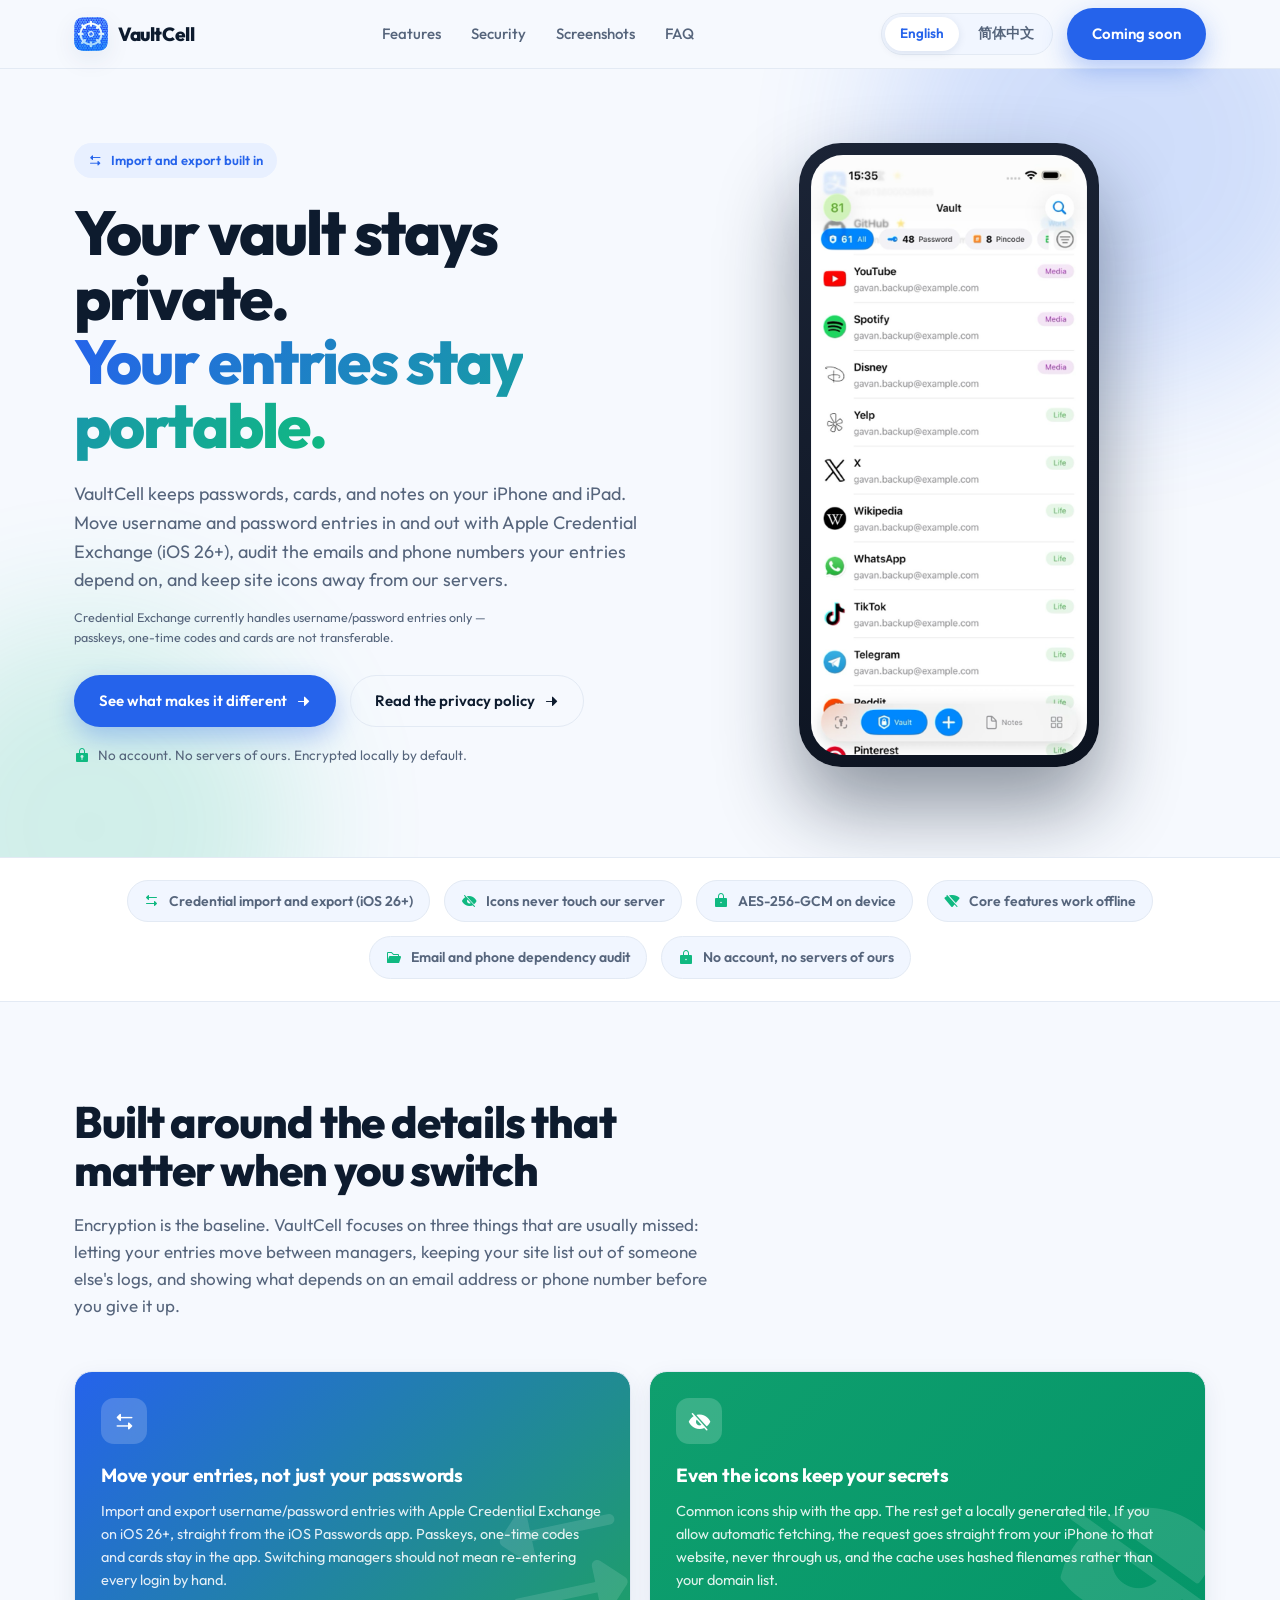
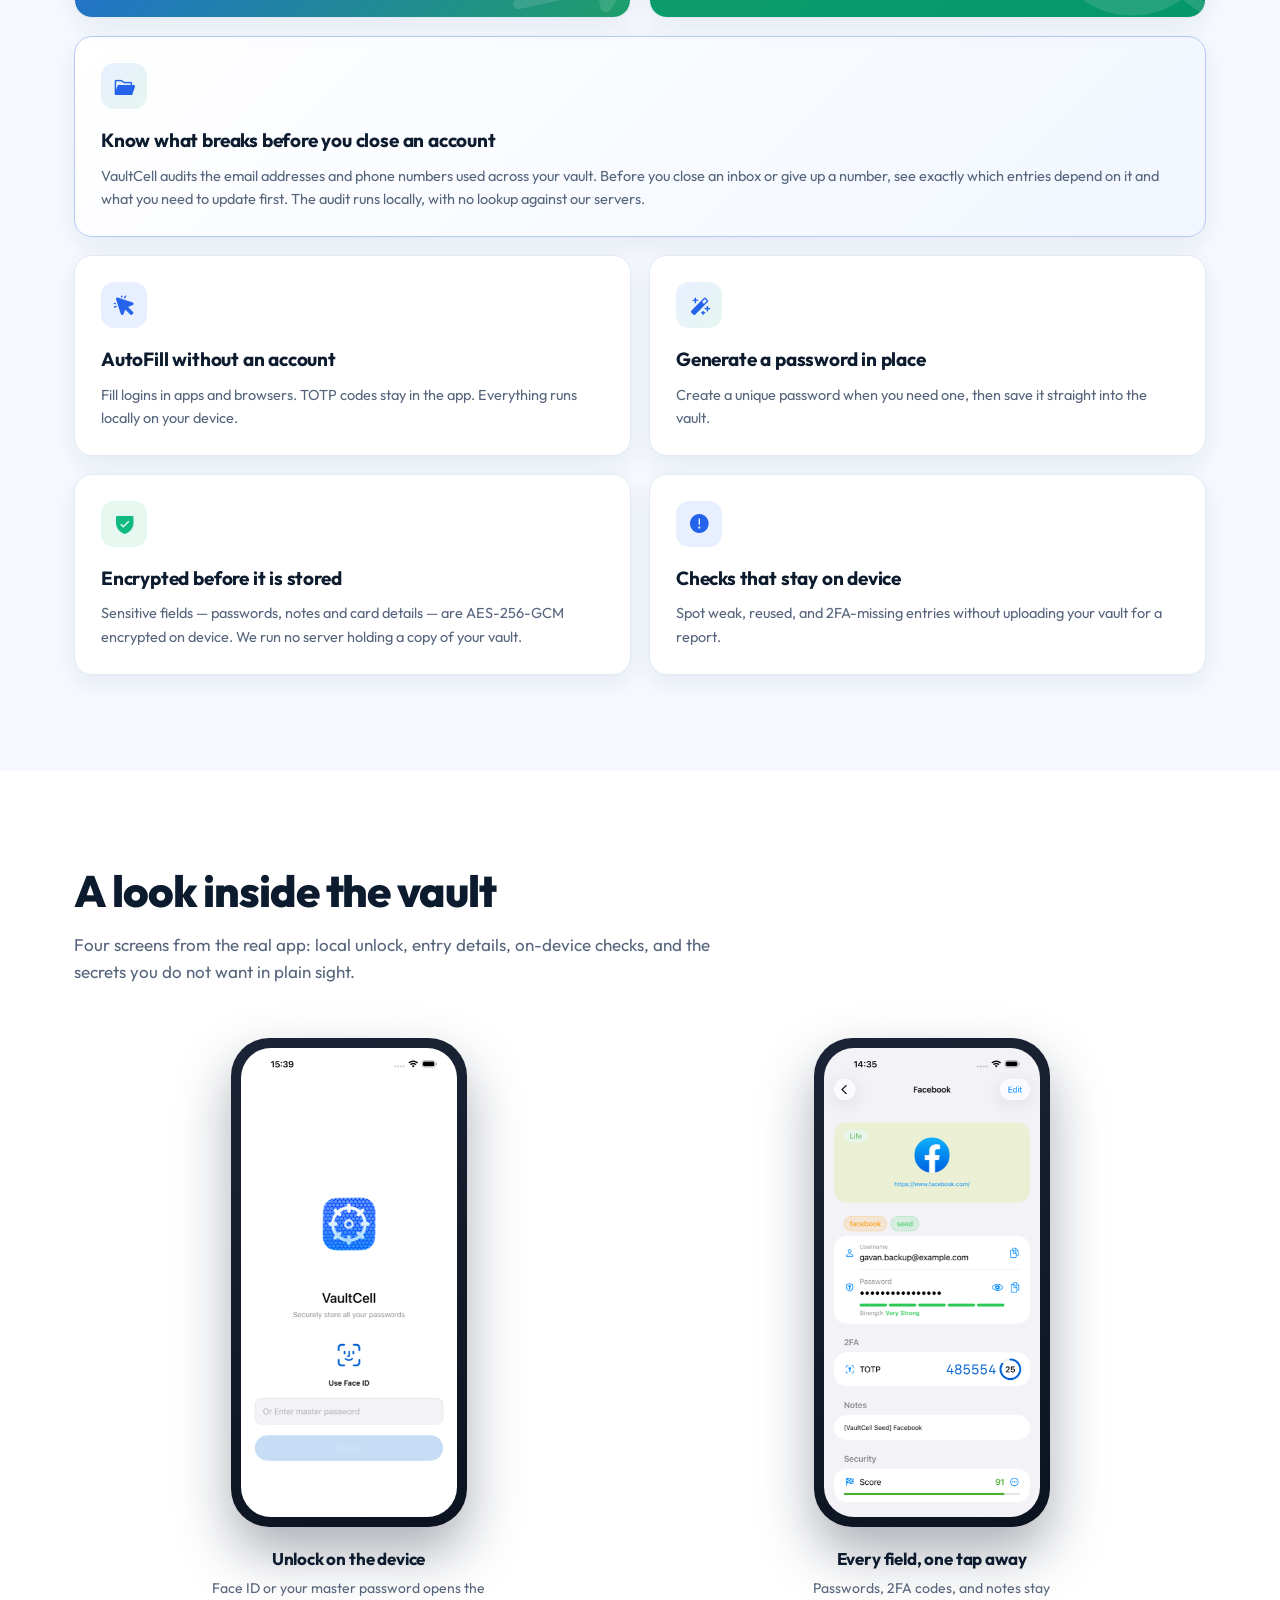
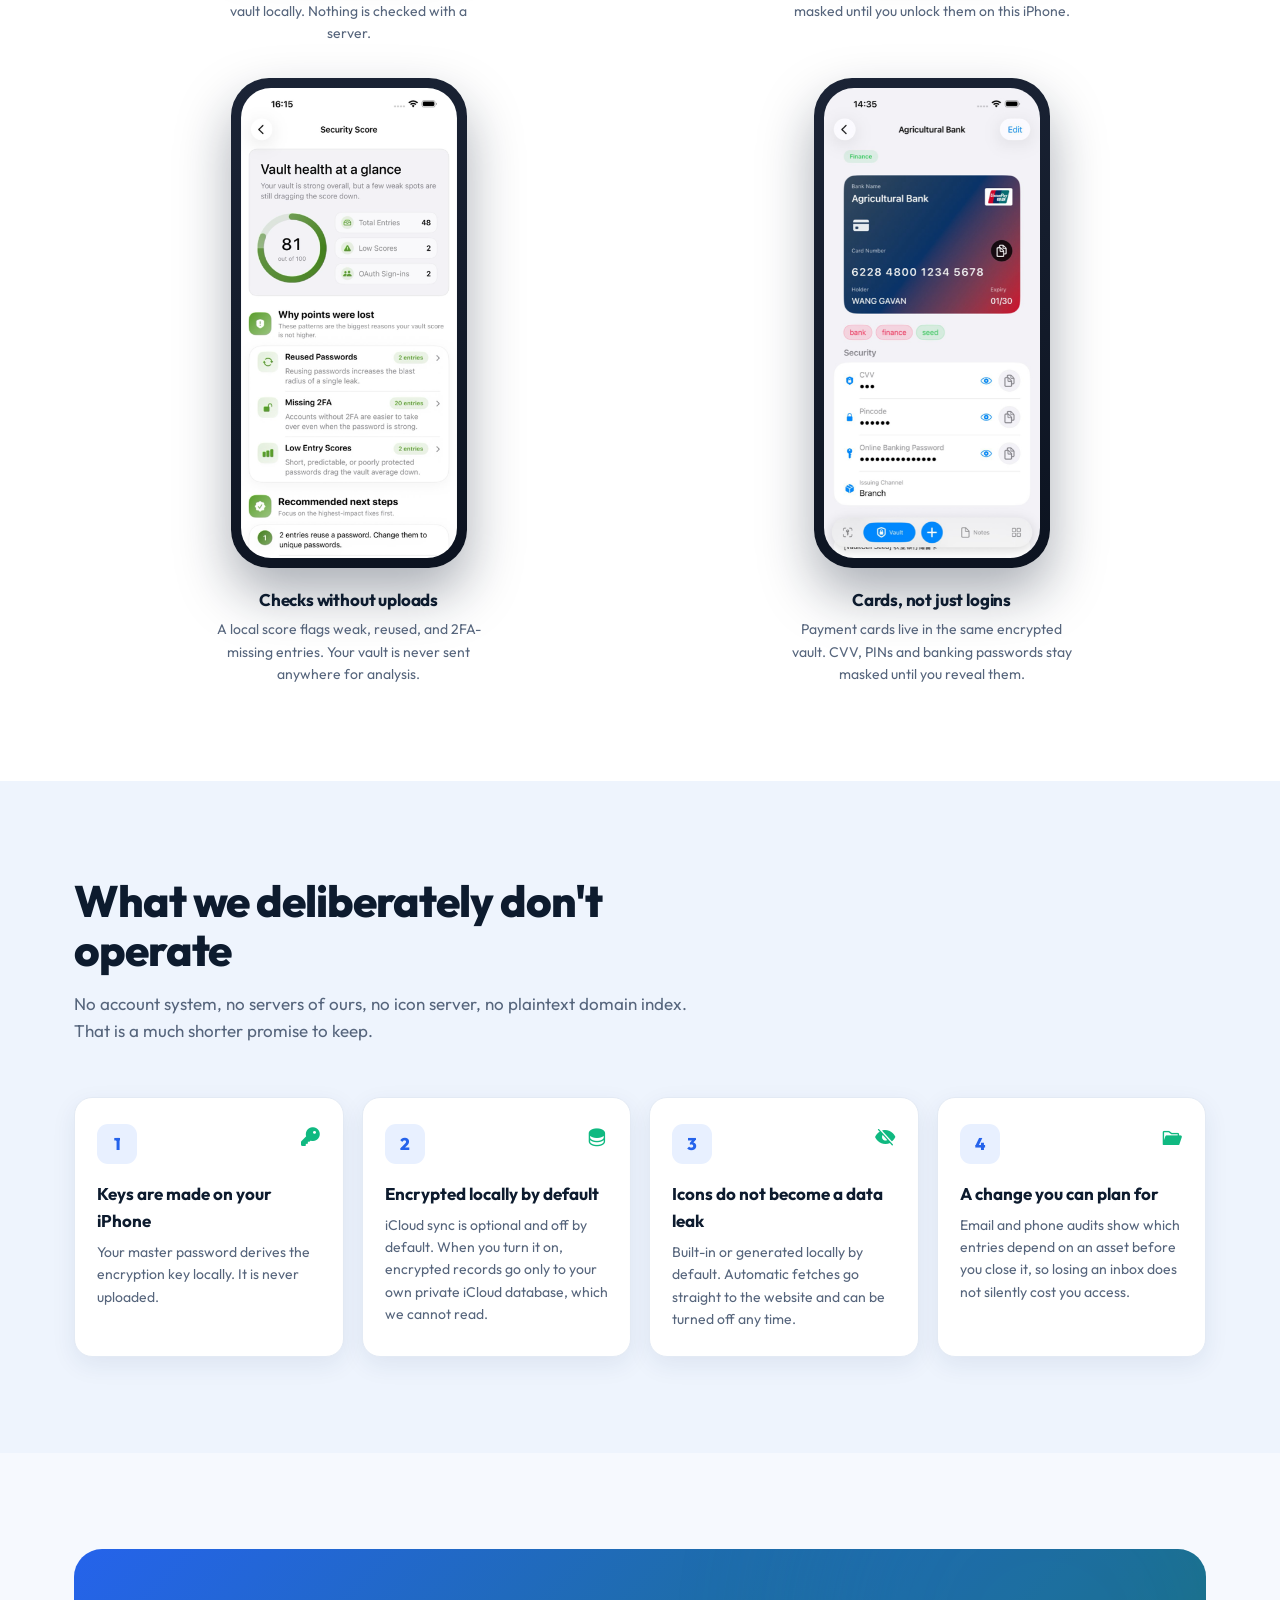
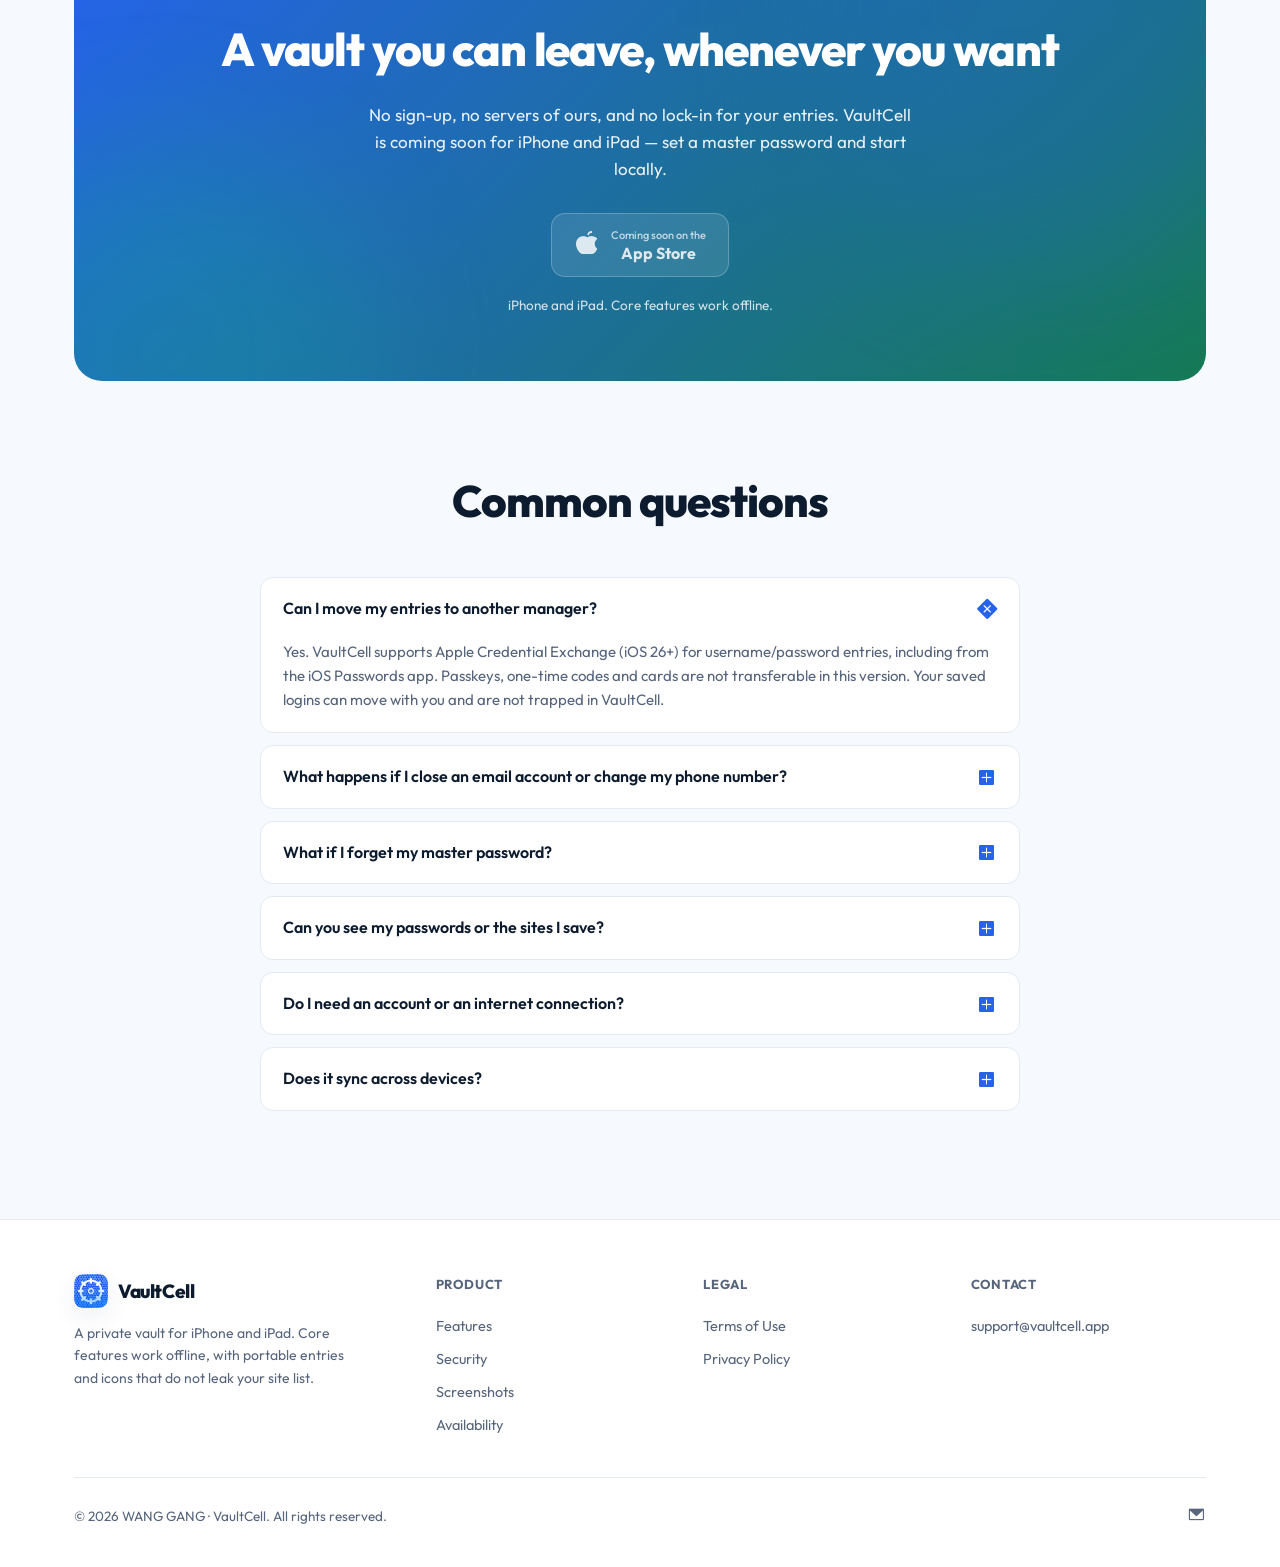
==== commit b9500914: "Make homepage bilingual (EN/ZH)" ====
--- a/index.html
+++ b/index.html
@@ -3,17 +3,17 @@
 <head>
 <meta charset="UTF-8" />
 <meta name="viewport" content="width=device-width, initial-scale=1.0" />
-<title>VaultCell · Private vault for iPhone and iPad</title>
-<meta name="description" content="VaultCell: a local-first iPhone/iPad vault with AES-256-GCM encryption, credential import/export, AutoFill and no account." />
+<title data-en="VaultCell · Private vault for iPhone and iPad" data-zh="VaultCell · iPhone 与 iPad 上的私密保险库">VaultCell · Private vault for iPhone and iPad</title>
+<meta name="description" data-en="VaultCell: a local-first iPhone/iPad vault with AES-256-GCM encryption, credential import/export, AutoFill and no account." data-zh="VaultCell：本地优先的 iPhone/iPad 保险库，支持 AES-256-GCM 加密、凭证导入导出与自动填充，无需账号。" content="VaultCell: a local-first iPhone/iPad vault with AES-256-GCM encryption, credential import/export, AutoFill and no account." />
 <link rel="canonical" href="https://vaultcell.app/" />
 <meta property="og:type" content="website" />
 <meta property="og:url" content="https://vaultcell.app/" />
-<meta property="og:title" content="VaultCell · Private vault for iPhone and iPad" />
-<meta property="og:description" content="Local-first vault with AES-256-GCM encryption, credential import/export, AutoFill and no account." />
+<meta property="og:title" data-en="VaultCell · Private vault for iPhone and iPad" data-zh="VaultCell · iPhone 与 iPad 上的私密保险库" content="VaultCell · Private vault for iPhone and iPad" />
+<meta property="og:description" data-en="Local-first vault with AES-256-GCM encryption, credential import/export, AutoFill and no account." data-zh="本地优先的保险库，支持 AES-256-GCM 加密、凭证导入导出与自动填充，无需账号。" content="Local-first vault with AES-256-GCM encryption, credential import/export, AutoFill and no account." />
 <meta property="og:image" content="https://vaultcell.app/assets/logo.png" />
 <meta name="twitter:card" content="summary_large_image" />
-<meta name="twitter:title" content="VaultCell · Private vault for iPhone and iPad" />
-<meta name="twitter:description" content="Local-first vault with AES-256-GCM encryption, credential import/export, AutoFill and no account." />
+<meta name="twitter:title" data-en="VaultCell · Private vault for iPhone and iPad" data-zh="VaultCell · iPhone 与 iPad 上的私密保险库" content="VaultCell · Private vault for iPhone and iPad" />
+<meta name="twitter:description" data-en="Local-first vault with AES-256-GCM encryption, credential import/export, AutoFill and no account." data-zh="本地优先的保险库，支持 AES-256-GCM 加密、凭证导入导出与自动填充，无需账号。" content="Local-first vault with AES-256-GCM encryption, credential import/export, AutoFill and no account." />
 <meta name="twitter:image" content="https://vaultcell.app/assets/logo.png" />
 <link rel="stylesheet" href="assets/icons.css" />
 <link rel="icon" type="image/png" href="assets/logo.png" />
@@ -43,7 +43,7 @@
   *{box-sizing:border-box;margin:0;padding:0}
   html{scroll-behavior:smooth}
   body{
-    font-family:'Outfit',-apple-system,BlinkMacSystemFont,'Segoe UI',sans-serif;
+    font-family:'Outfit',-apple-system,BlinkMacSystemFont,'Segoe UI','PingFang SC','Hiragino Sans GB','Noto Sans SC','Microsoft YaHei',sans-serif;
     background:var(--bg); color:var(--text); line-height:1.6;
     -webkit-font-smoothing:antialiased; overflow-x:hidden;
   }
@@ -72,6 +72,12 @@
   .nav-links a{transition:color .2s}
   .nav-links a:hover{color:var(--brand)}
   .nav-cta{display:flex;align-items:center;gap:14px}
+  .langs{display:flex;gap:4px;background:var(--surface-2);border:1px solid var(--border);
+    border-radius:999px;padding:3px}
+  .langs button{border:0;background:transparent;color:var(--text-muted);font:inherit;font-size:13.5px;
+    font-weight:600;padding:6px 15px;border-radius:999px;cursor:pointer}
+  .langs button[aria-pressed="true"]{background:var(--surface);color:var(--brand);
+    box-shadow:0 2px 8px rgba(20,50,100,.10)}
 
   /* ---------- HERO ---------- */
   .hero{position:relative;padding:74px 0 90px;overflow:hidden}
@@ -84,6 +90,7 @@
     color:var(--brand);background:var(--brand-soft);padding:7px 14px;border-radius:var(--r-pill);margin-bottom:22px}
   .eyebrow i{font-size:15px}
   h1{font-size:clamp(38px,5vw,62px);line-height:1.04;font-weight:800;letter-spacing:-.03em;margin-bottom:22px}
+  body[data-lang="zh"] h1{font-size:clamp(34px,3.2vw,46px);line-height:1.18;letter-spacing:-.01em}
   h1 .grad{background:linear-gradient(120deg,var(--brand),var(--sec));-webkit-background-clip:text;background-clip:text;color:transparent}
   .hero p.lead{font-size:18px;color:var(--text-muted);max-width:48ch;margin-bottom:12px}
   .hero p.fine{font-size:12.5px;color:var(--text-muted);max-width:52ch;margin:0 0 28px}
@@ -221,10 +228,12 @@
     .foot-grid{grid-template-columns:1fr 1fr}
     section.block{padding:64px 0}
     .cta-wrap{padding:44px 22px}
+    .langs button{padding:6px 11px}
+    .nav-cta .btn{display:none}
   }
 </style>
 </head>
-<body>
+<body data-lang="en">
 
 <!-- NAV -->
 <header class="nav">
@@ -234,13 +243,17 @@
       VaultCell
     </a>
     <nav class="nav-links">
-      <a href="#features">Features</a>
-      <a href="#security">Security</a>
-      <a href="#showcase">Screenshots</a>
-      <a href="#faq">FAQ</a>
+      <a href="#features" data-en="Features" data-zh="功能">Features</a>
+      <a href="#security" data-en="Security" data-zh="安全">Security</a>
+      <a href="#showcase" data-en="Screenshots" data-zh="截图">Screenshots</a>
+      <a href="#faq" data-en="FAQ" data-zh="常见问题">FAQ</a>
     </nav>
     <div class="nav-cta">
-      <a class="btn btn-primary" href="#download">Coming soon</a>
+      <div class="langs" role="group" aria-label="Language">
+        <button type="button" data-set="en" aria-pressed="true">English</button>
+        <button type="button" data-set="zh" aria-pressed="false">简体中文</button>
+      </div>
+      <a class="btn btn-primary" href="#download" data-en="Coming soon" data-zh="即将上线">Coming soon</a>
     </div>
   </div>
 </header>
@@ -250,21 +263,21 @@
   <div class="hero-bg"><span class="blob b1"></span><span class="blob b2"></span></div>
   <div class="wrap hero-grid">
     <div class="hero-copy reveal">
-      <span class="eyebrow"><i class="ph-fill ph-arrows-left-right"></i> Import and export built in</span>
-      <h1>Your vault stays private.<br><span class="grad">Your entries stay portable.</span></h1>
-      <p class="lead">VaultCell keeps passwords, cards, and notes on your iPhone and iPad. Move username and password entries in and out with Apple Credential Exchange (iOS 26+), audit the emails and phone numbers your entries depend on, and keep site icons away from our servers.</p>
-      <p class="fine">Credential Exchange currently handles username/password entries only — passkeys, one-time codes and cards are not transferable.</p>
+      <span class="eyebrow"><i class="ph-fill ph-arrows-left-right"></i> <span data-en="Import and export built in" data-zh="内置凭证导入与导出">Import and export built in</span></span>
+      <h1><span data-en="Your vault stays private." data-zh="你的保险库，始终私密。">Your vault stays private.</span><br><span class="grad" data-en="Your entries stay portable." data-zh="你的条目，随时带走。">Your entries stay portable.</span></h1>
+      <p class="lead" data-en="VaultCell keeps passwords, cards, and notes on your iPhone and iPad. Move username and password entries in and out with Apple Credential Exchange (iOS 26+), audit the emails and phone numbers your entries depend on, and keep site icons away from our servers." data-zh="VaultCell 把密码、银行卡和备忘录留在你的 iPhone 与 iPad 上。通过 Apple 凭证交换（iOS 26+）导入和导出账号密码条目，排查条目所依赖的邮箱与手机号，网站图标也不会经过我们的服务器。">VaultCell keeps passwords, cards, and notes on your iPhone and iPad. Move username and password entries in and out with Apple Credential Exchange (iOS 26+), audit the emails and phone numbers your entries depend on, and keep site icons away from our servers.</p>
+      <p class="fine" data-en="Credential Exchange currently handles username/password entries only — passkeys, one-time codes and cards are not transferable." data-zh="凭证交换目前仅支持账号密码条目——通行密钥、一次性验证码和银行卡暂不可迁移。">Credential Exchange currently handles username/password entries only — passkeys, one-time codes and cards are not transferable.</p>
       <div class="hero-cta">
-        <a class="btn btn-primary" href="#features">See what makes it different <i class="ph-fill ph-arrow-right"></i></a>
-        <a class="btn btn-ghost" href="privacy.html">Read the privacy policy <i class="ph-fill ph-arrow-right"></i></a>
-      </div>
-      <div class="hero-note"><i class="ph-fill ph-lock-key"></i> No account. No servers of ours. Encrypted locally by default.</div>
+        <a class="btn btn-primary" href="#features"><span data-en="See what makes it different" data-zh="看看有何不同">See what makes it different</span> <i class="ph-fill ph-arrow-right"></i></a>
+        <a class="btn btn-ghost" href="privacy.html"><span data-en="Read the privacy policy" data-zh="阅读隐私政策">Read the privacy policy</span> <i class="ph-fill ph-arrow-right"></i></a>
+      </div>
+      <div class="hero-note"><i class="ph-fill ph-lock-key"></i> <span data-en="No account. No servers of ours. Encrypted locally by default." data-zh="无需账号，没有我们的服务器，默认在本地加密。">No account. No servers of ours. Encrypted locally by default.</span></div>
     </div>
 
     <!-- real App screenshot inside a phone frame -->
     <div class="phone-stage reveal">
       <div class="phone">
-        <img class="phone-shot" src="assets/shot-vault.png" alt="VaultCell vault list showing saved logins" />
+        <img class="phone-shot" src="assets/shot-vault.png" alt="VaultCell vault list showing saved logins" data-en="VaultCell vault list showing saved logins" data-zh="VaultCell 保险库列表，显示已保存的登录信息" />
       </div>
     </div>
   </div>
@@ -273,12 +286,12 @@
 <!-- TRUST STRIP -->
 <div class="strip">
   <div class="wrap strip-inner reveal">
-    <span class="chip"><i class="ph-fill ph-arrows-left-right"></i> Credential import and export (iOS 26+)</span>
-    <span class="chip"><i class="ph-fill ph-eye-slash"></i> Icons never touch our server</span>
-    <span class="chip"><i class="ph-fill ph-lock"></i> AES-256-GCM on device</span>
-    <span class="chip"><i class="ph-fill ph-wifi-slash"></i> Core features work offline</span>
-    <span class="chip"><i class="ph-fill ph-folder-open"></i> Email and phone dependency audit</span>
-    <span class="chip"><i class="ph-fill ph-lock"></i> No account, no servers of ours</span>
+    <span class="chip"><i class="ph-fill ph-arrows-left-right"></i> <span data-en="Credential import and export (iOS 26+)" data-zh="凭证导入与导出（iOS 26+）">Credential import and export (iOS 26+)</span></span>
+    <span class="chip"><i class="ph-fill ph-eye-slash"></i> <span data-en="Icons never touch our server" data-zh="图标绝不经过我们的服务器">Icons never touch our server</span></span>
+    <span class="chip"><i class="ph-fill ph-lock"></i> <span data-en="AES-256-GCM on device" data-zh="设备端 AES-256-GCM 加密">AES-256-GCM on device</span></span>
+    <span class="chip"><i class="ph-fill ph-wifi-slash"></i> <span data-en="Core features work offline" data-zh="核心功能离线可用">Core features work offline</span></span>
+    <span class="chip"><i class="ph-fill ph-folder-open"></i> <span data-en="Email and phone dependency audit" data-zh="邮箱与手机号依赖审计">Email and phone dependency audit</span></span>
+    <span class="chip"><i class="ph-fill ph-lock"></i> <span data-en="No account, no servers of ours" data-zh="无需账号，没有我们的服务器">No account, no servers of ours</span></span>
   </div>
 </div>
 
@@ -286,48 +299,48 @@
 <section class="block" id="features">
   <div class="wrap">
     <div class="sec-head reveal">
-      <h2>Built around the details that matter when you switch</h2>
-      <p>Encryption is the baseline. VaultCell focuses on three things that are usually missed: letting your entries move between managers, keeping your site list out of someone else's logs, and showing what depends on an email address or phone number before you give it up.</p>
+      <h2 data-en="Built around the details that matter when you switch" data-zh="围绕换库时真正要紧的细节设计">Built around the details that matter when you switch</h2>
+      <p data-en="Encryption is the baseline. VaultCell focuses on three things that are usually missed: letting your entries move between managers, keeping your site list out of someone else's logs, and showing what depends on an email address or phone number before you give it up." data-zh="加密只是底线。VaultCell 专注三件常被忽略的事：让你的条目能在不同管理器之间迁移、让你的网站清单不出现在别人的日志里，以及在你停用某个邮箱或号码前，先看清谁在依赖它。">Encryption is the baseline. VaultCell focuses on three things that are usually missed: letting your entries move between managers, keeping your site list out of someone else's logs, and showing what depends on an email address or phone number before you give it up.</p>
     </div>
     <div class="bento">
       <div class="bcell feature-hero reveal">
         <span class="bic"><i class="ph-fill ph-arrows-left-right"></i></span>
-        <h3>Move your entries, not just your passwords</h3>
-        <p>Import and export username/password entries with Apple Credential Exchange on iOS 26+, straight from the iOS Passwords app. Passkeys, one-time codes and cards stay in the app. Switching managers should not mean re-entering every login by hand.</p>
+        <h3 data-en="Move your entries, not just your passwords" data-zh="带走的是条目，不只是密码">Move your entries, not just your passwords</h3>
+        <p data-en="Import and export username/password entries with Apple Credential Exchange on iOS 26+, straight from the iOS Passwords app. Passkeys, one-time codes and cards stay in the app. Switching managers should not mean re-entering every login by hand." data-zh="在 iOS 26+ 上通过 Apple 凭证交换，直接从「密码」App 导入和导出账号密码条目。通行密钥、一次性验证码和银行卡仍留在 App 内。换管理器，不该意味着每条登录都要手敲一遍。">Import and export username/password entries with Apple Credential Exchange on iOS 26+, straight from the iOS Passwords app. Passkeys, one-time codes and cards stay in the app. Switching managers should not mean re-entering every login by hand.</p>
         <i class="ph-fill ph-arrows-left-right ghost-ic"></i>
       </div>
       <div class="bcell feature-hero sec-hero reveal">
         <span class="bic"><i class="ph-fill ph-eye-slash"></i></span>
-        <h3>Even the icons keep your secrets</h3>
-        <p>Common icons ship with the app. The rest get a locally generated tile. If you allow automatic fetching, the request goes straight from your iPhone to that website, never through us, and the cache uses hashed filenames rather than your domain list.</p>
+        <h3 data-en="Even the icons keep your secrets" data-zh="连图标也不泄露你的秘密">Even the icons keep your secrets</h3>
+        <p data-en="Common icons ship with the app. The rest get a locally generated tile. If you allow automatic fetching, the request goes straight from your iPhone to that website, never through us, and the cache uses hashed filenames rather than your domain list." data-zh="常见图标随 App 内置，其余的在本地生成色块。如果你允许自动获取，请求会从你的 iPhone 直达该网站，不经过我们，缓存也使用哈希文件名，而不是你的域名清单。">Common icons ship with the app. The rest get a locally generated tile. If you allow automatic fetching, the request goes straight from your iPhone to that website, never through us, and the cache uses hashed filenames rather than your domain list.</p>
         <i class="ph-fill ph-eye-slash ghost-ic"></i>
       </div>
 
       <div class="bcell span6 reveal audit-card">
         <span class="bic c-mix"><i class="ph-fill ph-folder-open"></i></span>
-        <h3>Know what breaks before you close an account</h3>
-        <p>VaultCell audits the email addresses and phone numbers used across your vault. Before you close an inbox or give up a number, see exactly which entries depend on it and what you need to update first. The audit runs locally, with no lookup against our servers.</p>
+        <h3 data-en="Know what breaks before you close an account" data-zh="注销账号前，先知道会断掉什么">Know what breaks before you close an account</h3>
+        <p data-en="VaultCell audits the email addresses and phone numbers used across your vault. Before you close an inbox or give up a number, see exactly which entries depend on it and what you need to update first. The audit runs locally, with no lookup against our servers." data-zh="VaultCell 会审计保险库中用到的邮箱地址和手机号。在停用邮箱或号码前，先看清哪些条目依赖它、需要优先更新什么。审计完全在本地运行，不会向我们的服务器查询。">VaultCell audits the email addresses and phone numbers used across your vault. Before you close an inbox or give up a number, see exactly which entries depend on it and what you need to update first. The audit runs locally, with no lookup against our servers.</p>
       </div>
 
       <div class="bcell span3 reveal">
         <span class="bic c-brand"><i class="ph-fill ph-cursor-click"></i></span>
-        <h3>AutoFill without an account</h3>
-        <p>Fill logins in apps and browsers. TOTP codes stay in the app. Everything runs locally on your device.</p>
+        <h3 data-en="AutoFill without an account" data-zh="无需账号也能自动填充">AutoFill without an account</h3>
+        <p data-en="Fill logins in apps and browsers. TOTP codes stay in the app. Everything runs locally on your device." data-zh="在 App 和浏览器里自动填充登录信息。TOTP 验证码留在 App 内。一切都在你的设备上本地运行。">Fill logins in apps and browsers. TOTP codes stay in the app. Everything runs locally on your device.</p>
       </div>
       <div class="bcell span3 reveal">
         <span class="bic c-mix"><i class="ph-fill ph-magic-wand"></i></span>
-        <h3>Generate a password in place</h3>
-        <p>Create a unique password when you need one, then save it straight into the vault.</p>
+        <h3 data-en="Generate a password in place" data-zh="就地生成密码">Generate a password in place</h3>
+        <p data-en="Create a unique password when you need one, then save it straight into the vault." data-zh="需要时生成一个唯一密码，直接存进保险库。">Create a unique password when you need one, then save it straight into the vault.</p>
       </div>
       <div class="bcell span3 reveal">
         <span class="bic c-sec"><i class="ph-fill ph-shield-check"></i></span>
-        <h3>Encrypted before it is stored</h3>
-        <p>Sensitive fields — passwords, notes and card details — are AES-256-GCM encrypted on device. We run no server holding a copy of your vault.</p>
+        <h3 data-en="Encrypted before it is stored" data-zh="存储前先加密">Encrypted before it is stored</h3>
+        <p data-en="Sensitive fields — passwords, notes and card details — are AES-256-GCM encrypted on device. We run no server holding a copy of your vault." data-zh="敏感字段——密码、备忘录和银行卡信息——在设备端用 AES-256-GCM 加密。我们没有任何保存你保险库副本的服务器。">Sensitive fields — passwords, notes and card details — are AES-256-GCM encrypted on device. We run no server holding a copy of your vault.</p>
       </div>
       <div class="bcell span3 reveal">
         <span class="bic c-brand"><i class="ph-fill ph-warning-circle"></i></span>
-        <h3>Checks that stay on device</h3>
-        <p>Spot weak, reused, and 2FA-missing entries without uploading your vault for a report.</p>
+        <h3 data-en="Checks that stay on device" data-zh="检查只在设备上进行">Checks that stay on device</h3>
+        <p data-en="Spot weak, reused, and 2FA-missing entries without uploading your vault for a report." data-zh="找出弱密码、重复使用的密码和未开启双重认证的条目，无需上传保险库换取报告。">Spot weak, reused, and 2FA-missing entries without uploading your vault for a report.</p>
       </div>
     </div>
   </div>
@@ -337,36 +350,36 @@
 <section class="block showcase" id="showcase">
   <div class="wrap">
     <div class="sec-head reveal">
-      <h2>A look inside the vault</h2>
-      <p>Four screens from the real app: local unlock, entry details, on-device checks, and the secrets you do not want in plain sight.</p>
+      <h2 data-en="A look inside the vault" data-zh="看看保险库里面">A look inside the vault</h2>
+      <p data-en="Four screens from the real app: local unlock, entry details, on-device checks, and the secrets you do not want in plain sight." data-zh="四张真机截图：本地解锁、条目详情、设备端检查，以及那些你不想明文示人的秘密。">Four screens from the real app: local unlock, entry details, on-device checks, and the secrets you do not want in plain sight.</p>
     </div>
     <div class="shot-grid">
       <div class="shot-card reveal">
-        <div class="shot"><img src="assets/shot-unlock.png" alt="VaultCell unlock screen with Face ID" /></div>
+        <div class="shot"><img src="assets/shot-unlock.png" alt="VaultCell unlock screen with Face ID" data-en="VaultCell unlock screen with Face ID" data-zh="VaultCell 解锁界面，使用面容 ID" /></div>
         <div class="shot-cap">
-          <h3>Unlock on the device</h3>
-          <p>Face ID or your master password opens the vault locally. Nothing is checked with a server.</p>
+          <h3 data-en="Unlock on the device" data-zh="在设备上解锁">Unlock on the device</h3>
+          <p data-en="Face ID or your master password opens the vault locally. Nothing is checked with a server." data-zh="用面容 ID 或主密码在本地打开保险库，不需要向服务器校验任何东西。">Face ID or your master password opens the vault locally. Nothing is checked with a server.</p>
         </div>
       </div>
       <div class="shot-card reveal">
-        <div class="shot"><img src="assets/shot-detail-login.png" alt="VaultCell login entry detail with password strength and 2FA code" /></div>
+        <div class="shot"><img src="assets/shot-detail-login.png" alt="VaultCell login entry detail with password strength and 2FA code" data-en="VaultCell login entry detail with password strength and 2FA code" data-zh="VaultCell 登录条目详情，显示密码强度与双重认证验证码" /></div>
         <div class="shot-cap">
-          <h3>Every field, one tap away</h3>
-          <p>Passwords, 2FA codes, and notes stay masked until you unlock them on this iPhone.</p>
+          <h3 data-en="Every field, one tap away" data-zh="每个字段，一触即达">Every field, one tap away</h3>
+          <p data-en="Passwords, 2FA codes, and notes stay masked until you unlock them on this iPhone." data-zh="密码、双重认证验证码和备忘录保持遮蔽，直到你在这台 iPhone 上解锁它们。">Passwords, 2FA codes, and notes stay masked until you unlock them on this iPhone.</p>
         </div>
       </div>
       <div class="shot-card reveal">
-        <div class="shot"><img src="assets/shot-security.png" alt="VaultCell security score dashboard" /></div>
+        <div class="shot"><img src="assets/shot-security.png" alt="VaultCell security score dashboard" data-en="VaultCell security score dashboard" data-zh="VaultCell 安全评分面板" /></div>
         <div class="shot-cap">
-          <h3>Checks without uploads</h3>
-          <p>A local score flags weak, reused, and 2FA-missing entries. Your vault is never sent anywhere for analysis.</p>
+          <h3 data-en="Checks without uploads" data-zh="不上传也能检查">Checks without uploads</h3>
+          <p data-en="A local score flags weak, reused, and 2FA-missing entries. Your vault is never sent anywhere for analysis." data-zh="本地评分标出弱密码、重复使用密码和未开启双重认证的条目。你的保险库从不会被送到任何地方分析。">A local score flags weak, reused, and 2FA-missing entries. Your vault is never sent anywhere for analysis.</p>
         </div>
       </div>
       <div class="shot-card reveal">
-        <div class="shot"><img src="assets/shot-detail-card.png" alt="VaultCell bank card entry with card number, CVV, and online banking passwords" /></div>
+        <div class="shot"><img src="assets/shot-detail-card.png" alt="VaultCell bank card entry with card number, CVV, and online banking passwords" data-en="VaultCell bank card entry with card number, CVV, and online banking passwords" data-zh="VaultCell 银行卡条目，含卡号、安全码与网银密码" /></div>
         <div class="shot-cap">
-          <h3>Cards, not just logins</h3>
-          <p>Payment cards live in the same encrypted vault. CVV, PINs and banking passwords stay masked until you reveal them.</p>
+          <h3 data-en="Cards, not just logins" data-zh="不只登录，还有银行卡">Cards, not just logins</h3>
+          <p data-en="Payment cards live in the same encrypted vault. CVV, PINs and banking passwords stay masked until you reveal them." data-zh="支付卡也存在同一个加密保险库里。安全码、PIN 和网银密码保持遮蔽，直到你主动显示。">Payment cards live in the same encrypted vault. CVV, PINs and banking passwords stay masked until you reveal them.</p>
         </div>
       </div>
     </div>
@@ -377,33 +390,33 @@
 <section class="block sec-flow" id="security">
   <div class="wrap">
     <div class="sec-head reveal">
-      <h2>What we deliberately don't operate</h2>
-      <p>No account system, no servers of ours, no icon server, no plaintext domain index. That is a much shorter promise to keep.</p>
+      <h2 data-en="What we deliberately don't operate" data-zh="我们刻意不运营的东西">What we deliberately don't operate</h2>
+      <p data-en="No account system, no servers of ours, no icon server, no plaintext domain index. That is a much shorter promise to keep." data-zh="没有账号系统，没有我们的服务器，没有图标服务器，也没有明文域名索引。需要兑现的承诺短得多。">No account system, no servers of ours, no icon server, no plaintext domain index. That is a much shorter promise to keep.</p>
     </div>
     <div class="flow">
       <div class="flow-step reveal">
         <span class="num">1</span>
         <div class="fic"><i class="ph-fill ph-key"></i></div>
-        <h3>Keys are made on your iPhone</h3>
-        <p>Your master password derives the encryption key locally. It is never uploaded.</p>
+        <h3 data-en="Keys are made on your iPhone" data-zh="密钥在你的 iPhone 上生成">Keys are made on your iPhone</h3>
+        <p data-en="Your master password derives the encryption key locally. It is never uploaded." data-zh="加密密钥由你的主密码在本地派生，从不上传。">Your master password derives the encryption key locally. It is never uploaded.</p>
       </div>
       <div class="flow-step reveal">
         <span class="num">2</span>
         <div class="fic"><i class="ph-fill ph-database"></i></div>
-        <h3>Encrypted locally by default</h3>
-        <p>iCloud sync is optional and off by default. When you turn it on, encrypted records go only to your own private iCloud database, which we cannot read.</p>
+        <h3 data-en="Encrypted locally by default" data-zh="默认本地加密">Encrypted locally by default</h3>
+        <p data-en="iCloud sync is optional and off by default. When you turn it on, encrypted records go only to your own private iCloud database, which we cannot read." data-zh="iCloud 同步是可选功能，默认关闭。开启后，加密记录只会进入你自己的私有 iCloud 数据库，我们无法读取。">iCloud sync is optional and off by default. When you turn it on, encrypted records go only to your own private iCloud database, which we cannot read.</p>
       </div>
       <div class="flow-step reveal">
         <span class="num">3</span>
         <div class="fic"><i class="ph-fill ph-eye-slash"></i></div>
-        <h3>Icons do not become a data leak</h3>
-        <p>Built-in or generated locally by default. Automatic fetches go straight to the website and can be turned off any time.</p>
+        <h3 data-en="Icons do not become a data leak" data-zh="图标不会变成数据泄露">Icons do not become a data leak</h3>
+        <p data-en="Built-in or generated locally by default. Automatic fetches go straight to the website and can be turned off any time." data-zh="默认使用内置图标或在本地生成。自动获取时请求直达网站，随时可以关闭。">Built-in or generated locally by default. Automatic fetches go straight to the website and can be turned off any time.</p>
       </div>
       <div class="flow-step reveal">
         <span class="num">4</span>
         <div class="fic"><i class="ph-fill ph-folder-open"></i></div>
-        <h3>A change you can plan for</h3>
-        <p>Email and phone audits show which entries depend on an asset before you close it, so losing an inbox does not silently cost you access.</p>
+        <h3 data-en="A change you can plan for" data-zh="变化发生前，你有准备">A change you can plan for</h3>
+        <p data-en="Email and phone audits show which entries depend on an asset before you close it, so losing an inbox does not silently cost you access." data-zh="邮箱和手机号审计会在你停用之前列出依赖它们的条目，避免邮箱失效后悄悄失去访问权。">Email and phone audits show which entries depend on an asset before you close it, so losing an inbox does not silently cost you access.</p>
       </div>
     </div>
   </div>
@@ -414,12 +427,12 @@
   <div class="wrap">
     <div class="cta-wrap reveal">
       <span class="blob b1"></span><span class="blob b2"></span>
-      <h2>A vault you can leave, whenever you want</h2>
-      <p>No sign-up, no servers of ours, and no lock-in for your entries. VaultCell is coming soon for iPhone and iPad — set a master password and start locally.</p>
+      <h2 data-en="A vault you can leave, whenever you want" data-zh="一个你随时可以离开的保险库">A vault you can leave, whenever you want</h2>
+      <p data-en="No sign-up, no servers of ours, and no lock-in for your entries. VaultCell is coming soon for iPhone and iPad — set a master password and start locally." data-zh="无需注册，没有我们的服务器，条目也不会被锁死。VaultCell 即将登陆 iPhone 和 iPad——设好主密码，从本地开始。">No sign-up, no servers of ours, and no lock-in for your entries. VaultCell is coming soon for iPhone and iPad — set a master password and start locally.</p>
       <div class="stores">
-        <span class="store is-soon" aria-disabled="true"><i class="ph-fill ph-apple-logo"></i><span class="st"><small>Coming soon on the</small><b>App Store</b></span></span>
-      </div>
-      <div class="cta-sub">iPhone and iPad. Core features work offline.</div>
+        <span class="store is-soon" aria-disabled="true"><i class="ph-fill ph-apple-logo"></i><span class="st"><small data-en="Coming soon on the" data-zh="即将登陆">Coming soon on the</small><b>App Store</b></span></span>
+      </div>
+      <div class="cta-sub" data-en="iPhone and iPad. Core features work offline." data-zh="支持 iPhone 与 iPad，核心功能离线可用。">iPhone and iPad. Core features work offline.</div>
     </div>
   </div>
 </section>
@@ -428,32 +441,32 @@
 <section class="block" id="faq" style="padding-top:0">
   <div class="wrap">
     <div class="sec-head reveal" style="margin-left:auto;margin-right:auto;text-align:center">
-      <h2>Common questions</h2>
+      <h2 data-en="Common questions" data-zh="常见问题">Common questions</h2>
     </div>
     <div class="faq">
       <details class="reveal" open>
-        <summary>Can I move my entries to another manager?<i class="ph-fill ph-plus"></i></summary>
-        <div class="ans">Yes. VaultCell supports Apple Credential Exchange (iOS 26+) for username/password entries, including from the iOS Passwords app. Passkeys, one-time codes and cards are not transferable in this version. Your saved logins can move with you and are not trapped in VaultCell.</div>
+        <summary><span data-en="Can I move my entries to another manager?" data-zh="我能把条目迁移到别的管理器吗？">Can I move my entries to another manager?</span><i class="ph-fill ph-plus"></i></summary>
+        <div class="ans" data-en="Yes. VaultCell supports Apple Credential Exchange (iOS 26+) for username/password entries, including from the iOS Passwords app. Passkeys, one-time codes and cards are not transferable in this version. Your saved logins can move with you and are not trapped in VaultCell." data-zh="可以。VaultCell 支持 Apple 凭证交换（iOS 26+）导入导出账号密码条目，包括从 iOS「密码」App 迁移。通行密钥、一次性验证码和银行卡在当前版本不可迁移。你保存的登录信息可以跟着你走，不会被困在 VaultCell 里。">Yes. VaultCell supports Apple Credential Exchange (iOS 26+) for username/password entries, including from the iOS Passwords app. Passkeys, one-time codes and cards are not transferable in this version. Your saved logins can move with you and are not trapped in VaultCell.</div>
       </details>
       <details class="reveal">
-        <summary>What happens if I close an email account or change my phone number?<i class="ph-fill ph-plus"></i></summary>
-        <div class="ans">VaultCell audits the email addresses and phone numbers referenced in your vault and shows which entries depend on each one. You can update those entries before you lose the inbox or number, instead of finding out when a recovery code lands somewhere you no longer control.</div>
+        <summary><span data-en="What happens if I close an email account or change my phone number?" data-zh="如果我注销邮箱或更换手机号会怎样？">What happens if I close an email account or change my phone number?</span><i class="ph-fill ph-plus"></i></summary>
+        <div class="ans" data-en="VaultCell audits the email addresses and phone numbers referenced in your vault and shows which entries depend on each one. You can update those entries before you lose the inbox or number, instead of finding out when a recovery code lands somewhere you no longer control." data-zh="VaultCell 会审计保险库中引用的邮箱地址和手机号，显示每个被谁依赖。你可以在邮箱或号码失效前先更新这些条目，而不是等恢复码发到一个你已不再控制的地方才发现。">VaultCell audits the email addresses and phone numbers referenced in your vault and shows which entries depend on each one. You can update those entries before you lose the inbox or number, instead of finding out when a recovery code lands somewhere you no longer control.</div>
       </details>
       <details class="reveal">
-        <summary>What if I forget my master password?<i class="ph-fill ph-plus"></i></summary>
-        <div class="ans">We cannot reset it — there is no account or server holding your key. Keep your encrypted backup file and its password safe; that is the only way back in.</div>
+        <summary><span data-en="What if I forget my master password?" data-zh="忘记主密码怎么办？">What if I forget my master password?</span><i class="ph-fill ph-plus"></i></summary>
+        <div class="ans" data-en="We cannot reset it — there is no account or server holding your key. Keep your encrypted backup file and its password safe; that is the only way back in." data-zh="我们无法帮你重置——没有账号，也没有服务器保存你的密钥。请妥善保管加密备份文件及其密码，这是唯一的恢复途径。">We cannot reset it — there is no account or server holding your key. Keep your encrypted backup file and its password safe; that is the only way back in.</div>
       </details>
       <details class="reveal">
-        <summary>Can you see my passwords or the sites I save?<i class="ph-fill ph-plus"></i></summary>
-        <div class="ans">No. We operate no server-side vault, and we do not run an icon lookup service. Built-in icons are local. If automatic fetching is on, your iPhone contacts the website directly, not us.</div>
+        <summary><span data-en="Can you see my passwords or the sites I save?" data-zh="你们能看到我的密码或保存的网站吗？">Can you see my passwords or the sites I save?</span><i class="ph-fill ph-plus"></i></summary>
+        <div class="ans" data-en="No. We operate no server-side vault, and we do not run an icon lookup service. Built-in icons are local. If automatic fetching is on, your iPhone contacts the website directly, not us." data-zh="不能。我们不运营任何服务端保险库，也不运行图标查询服务。内置图标是本地的；如果开启自动获取，是你的 iPhone 直接访问网站，而不是我们。">No. We operate no server-side vault, and we do not run an icon lookup service. Built-in icons are local. If automatic fetching is on, your iPhone contacts the website directly, not us.</div>
       </details>
       <details class="reveal">
-        <summary>Do I need an account or an internet connection?<i class="ph-fill ph-plus"></i></summary>
-        <div class="ans">No account is needed. Core features work offline; automatic icon fetching is optional and can be turned off. There is no subscription for the core features.</div>
+        <summary><span data-en="Do I need an account or an internet connection?" data-zh="需要账号或联网吗？">Do I need an account or an internet connection?</span><i class="ph-fill ph-plus"></i></summary>
+        <div class="ans" data-en="No account is needed. Core features work offline; automatic icon fetching is optional and can be turned off. There is no subscription for the core features." data-zh="不需要账号。核心功能离线可用；自动获取图标是可选功能，可随时关闭。核心功能没有订阅费。">No account is needed. Core features work offline; automatic icon fetching is optional and can be turned off. There is no subscription for the core features.</div>
       </details>
       <details class="reveal">
-        <summary>Does it sync across devices?<i class="ph-fill ph-plus"></i></summary>
-        <div class="ans">Yes, optionally. iCloud sync is off by default. Encrypted records go through your own private iCloud database, which we cannot read.</div>
+        <summary><span data-en="Does it sync across devices?" data-zh="支持多设备同步吗？">Does it sync across devices?</span><i class="ph-fill ph-plus"></i></summary>
+        <div class="ans" data-en="Yes, optionally. iCloud sync is off by default. Encrypted records go through your own private iCloud database, which we cannot read." data-zh="支持，且为可选。iCloud 同步默认关闭。加密记录通过你自己的私有 iCloud 数据库同步，我们无法读取。">Yes, optionally. iCloud sync is off by default. Encrypted records go through your own private iCloud database, which we cannot read.</div>
       </details>
     </div>
   </div>
@@ -468,27 +481,27 @@
           <img class="logo-mark" src="assets/logo.png" alt="VaultCell icon" width="34" height="34" />
           VaultCell
         </a>
-        <p>A private vault for iPhone and iPad. Core features work offline, with portable entries and icons that do not leak your site list.</p>
+        <p data-en="A private vault for iPhone and iPad. Core features work offline, with portable entries and icons that do not leak your site list." data-zh="iPhone 与 iPad 上的私密保险库。核心功能离线可用，条目可迁移，图标不会泄露你的网站清单。">A private vault for iPhone and iPad. Core features work offline, with portable entries and icons that do not leak your site list.</p>
       </div>
       <div class="foot-col">
-        <h4>Product</h4>
-        <a href="#features">Features</a>
-        <a href="#security">Security</a>
-        <a href="#showcase">Screenshots</a>
-        <a href="#download">Availability</a>
+        <h4 data-en="Product" data-zh="产品">Product</h4>
+        <a href="#features" data-en="Features" data-zh="功能">Features</a>
+        <a href="#security" data-en="Security" data-zh="安全">Security</a>
+        <a href="#showcase" data-en="Screenshots" data-zh="截图">Screenshots</a>
+        <a href="#download" data-en="Availability" data-zh="上线信息">Availability</a>
       </div>
       <div class="foot-col">
-        <h4>Legal</h4>
-        <a href="terms.html">Terms of Use</a>
-        <a href="privacy.html">Privacy Policy</a>
+        <h4 data-en="Legal" data-zh="法律">Legal</h4>
+        <a href="terms.html" data-en="Terms of Use" data-zh="使用条款">Terms of Use</a>
+        <a href="privacy.html" data-en="Privacy Policy" data-zh="隐私政策">Privacy Policy</a>
       </div>
       <div class="foot-col">
-        <h4>Contact</h4>
+        <h4 data-en="Contact" data-zh="联系">Contact</h4>
         <a href="mailto:support@vaultcell.app">support@vaultcell.app</a>
       </div>
     </div>
     <div class="foot-bottom">
-      <span>© 2026 WANG GANG · VaultCell. All rights reserved.</span>
+      <span data-en="© 2026 WANG GANG · VaultCell. All rights reserved." data-zh="© 2026 WANG GANG · VaultCell。保留所有权利。">© 2026 WANG GANG · VaultCell. All rights reserved.</span>
       <div class="soc">
         <a href="mailto:support@vaultcell.app" aria-label="Email"><i class="ph-fill ph-envelope-simple"></i></a>
       </div>
@@ -497,6 +510,46 @@
 </footer>
 
 <script>
+  (function(){
+    var body = document.body,
+        root = document.documentElement,
+        btns = document.querySelectorAll('.langs button'),
+        nodes = document.querySelectorAll('[data-en][data-zh]'),
+        langs = document.querySelector('.langs'),
+        soc = document.querySelector('.soc a');
+
+    function set(lang){
+      var zh = lang === 'zh';
+      body.setAttribute('data-lang', lang);
+      root.setAttribute('lang', zh ? 'zh-CN' : 'en');
+      nodes.forEach(function(n){
+        var val = n.getAttribute(zh ? 'data-zh' : 'data-en'),
+            t = n.tagName;
+        if (t === 'META') n.setAttribute('content', val);
+        else if (t === 'IMG') n.setAttribute('alt', val);
+        else if (t === 'TITLE') n.textContent = val;
+        else if (val.indexOf('<') !== -1) n.innerHTML = val;
+        else n.textContent = val;
+      });
+      btns.forEach(function(b){
+        b.setAttribute('aria-pressed', String(b.getAttribute('data-set') === lang));
+      });
+      if (langs) langs.setAttribute('aria-label', zh ? '语言' : 'Language');
+      if (soc) soc.setAttribute('aria-label', zh ? '电子邮件' : 'Email');
+      try { localStorage.setItem('vc-lang', lang); } catch(e){}
+    }
+
+    btns.forEach(function(b){
+      b.addEventListener('click', function(){ set(b.getAttribute('data-set')); });
+    });
+
+    var saved = null;
+    try { saved = localStorage.getItem('vc-lang'); } catch(e){}
+    if (saved === 'en' || saved === 'zh') { set(saved); return; }
+    var sys = (navigator.language || 'en').toLowerCase();
+    set(sys.indexOf('zh') === 0 ? 'zh' : 'en');
+  })();
+
   (function(){
     var els = document.querySelectorAll('.reveal');
     if(!('IntersectionObserver' in window)){
